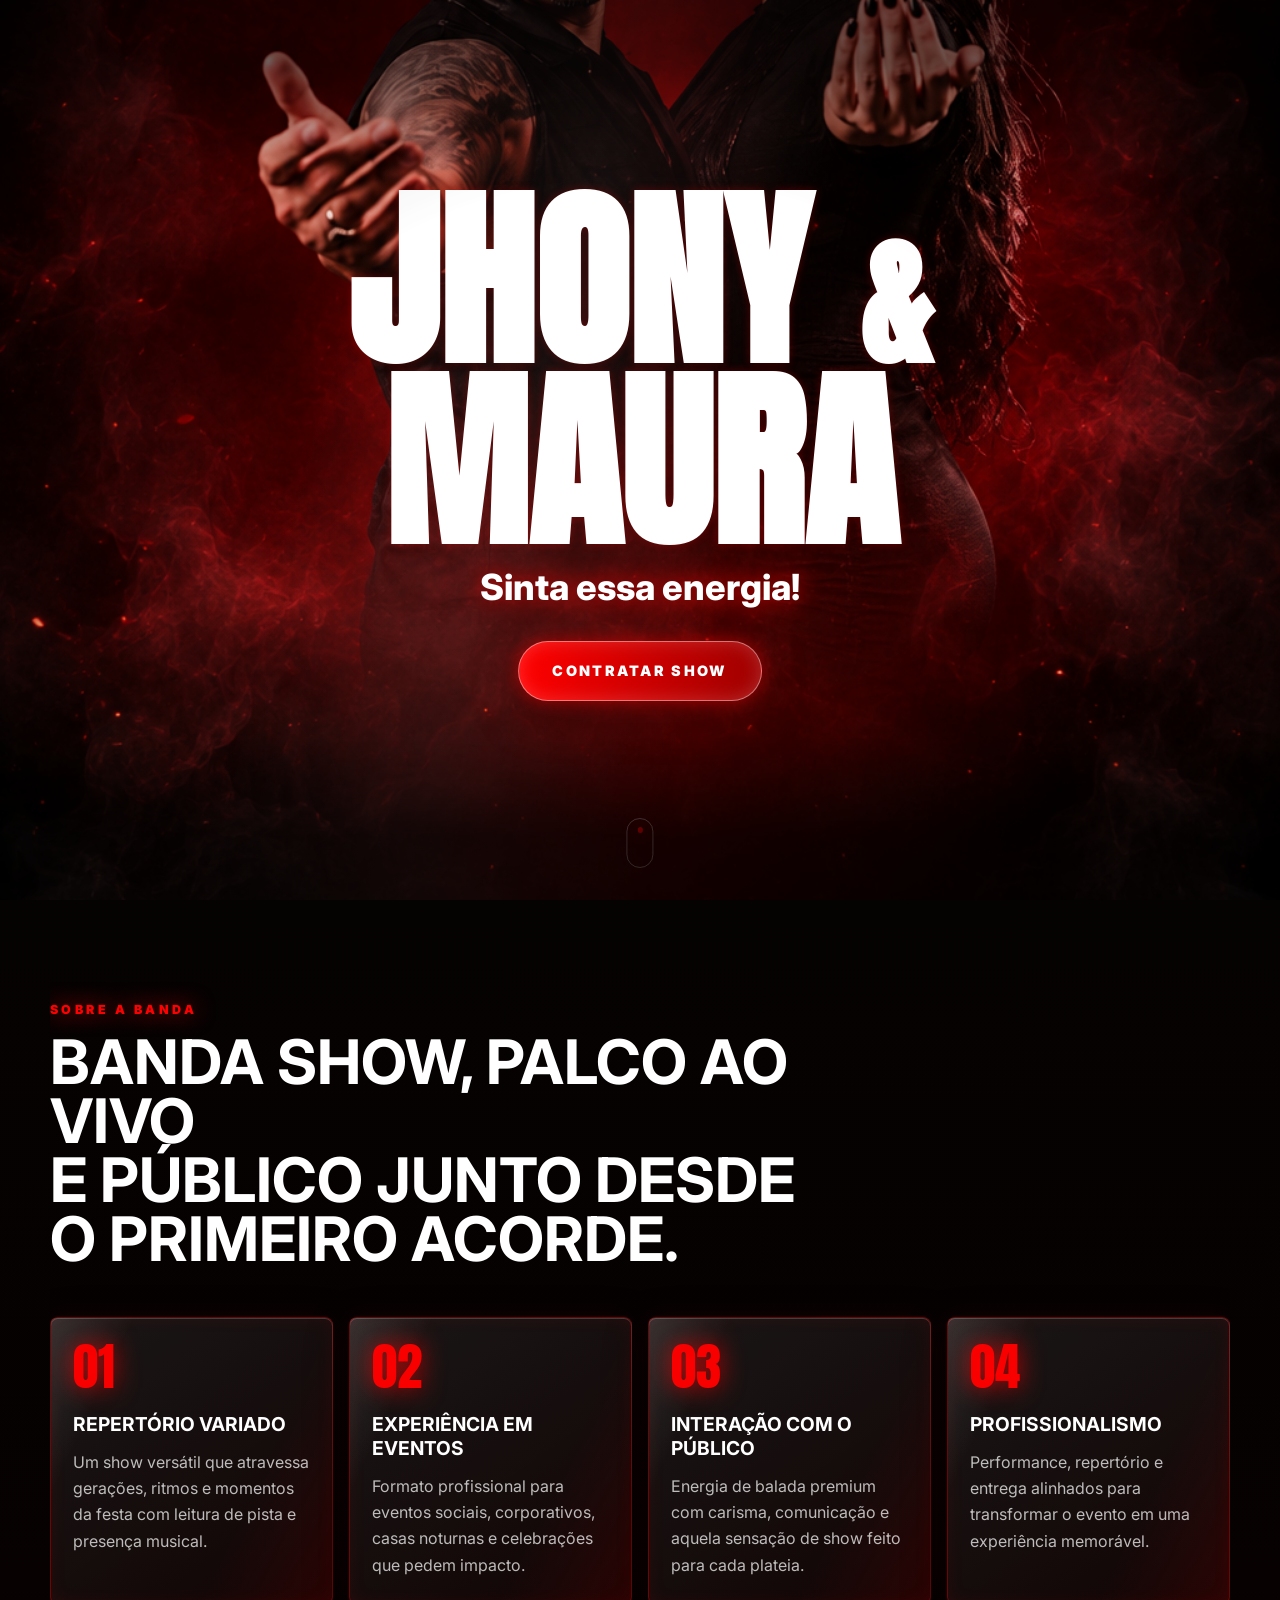
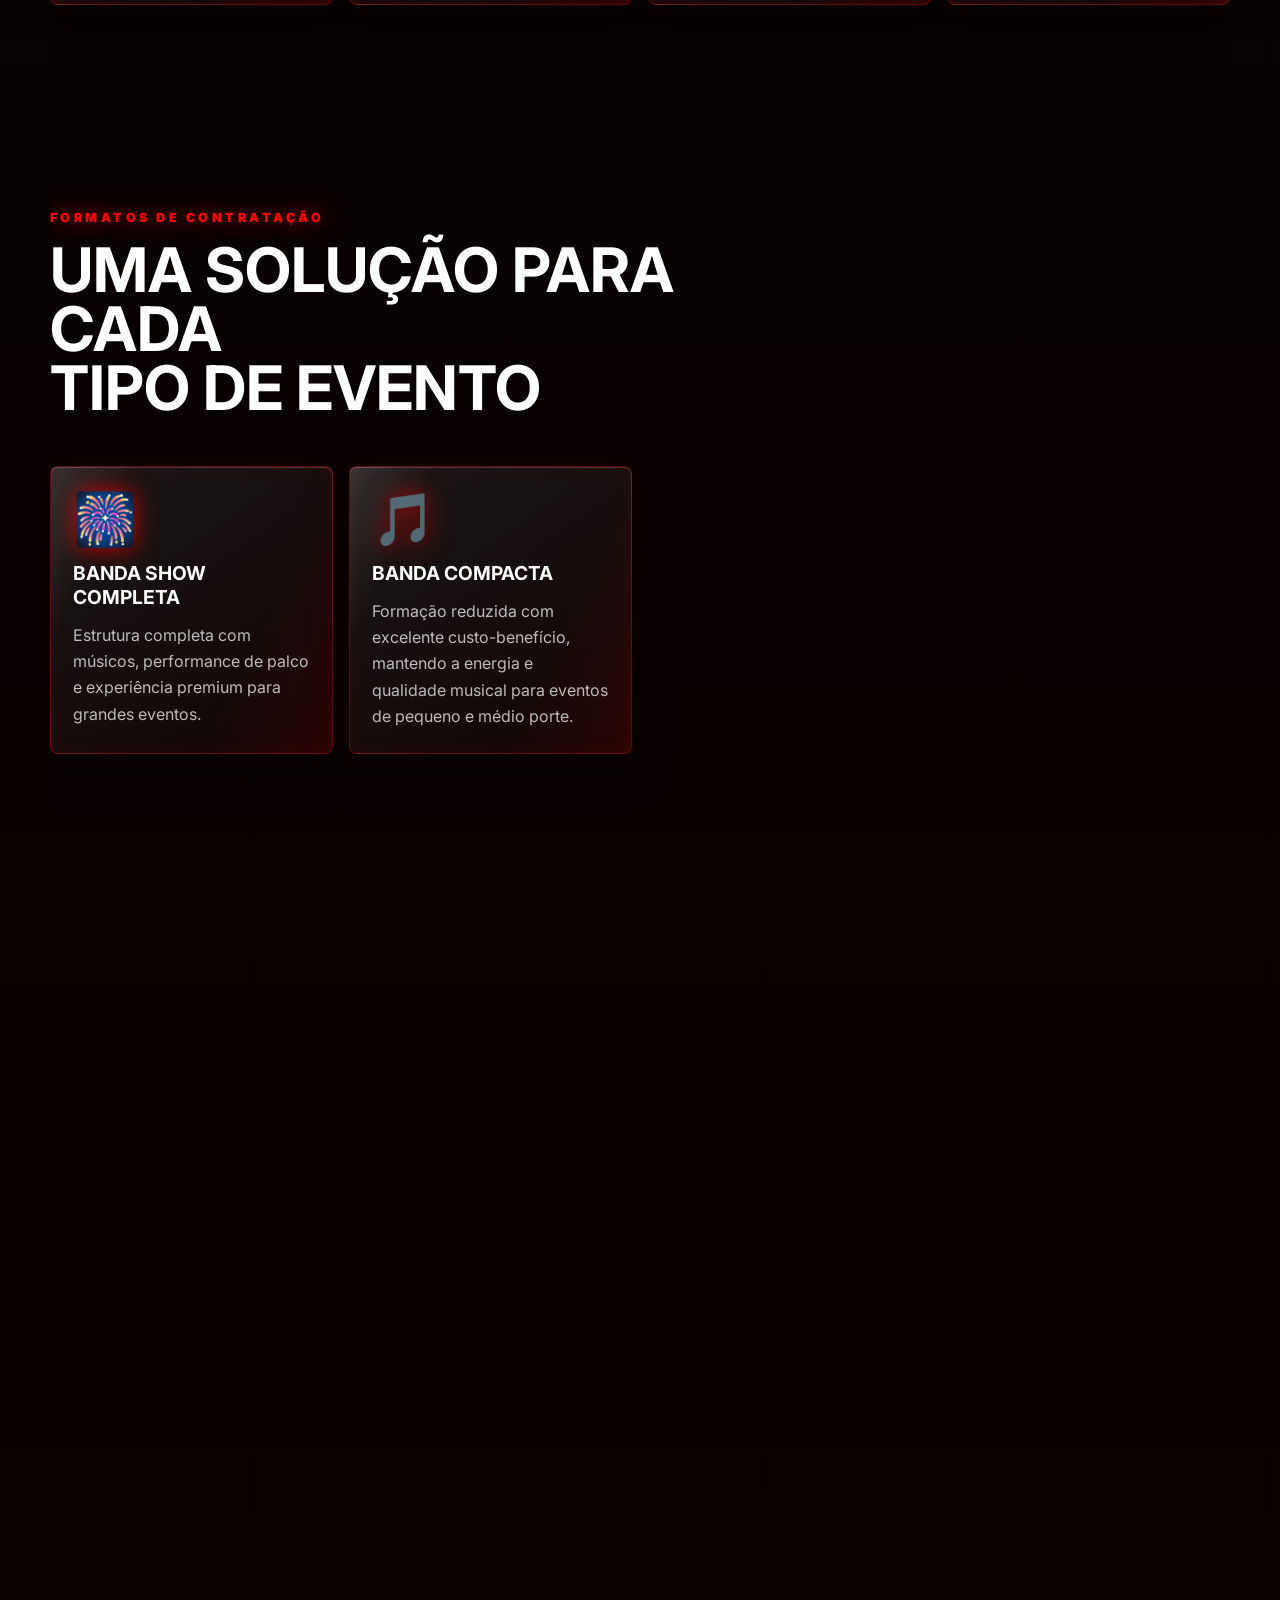
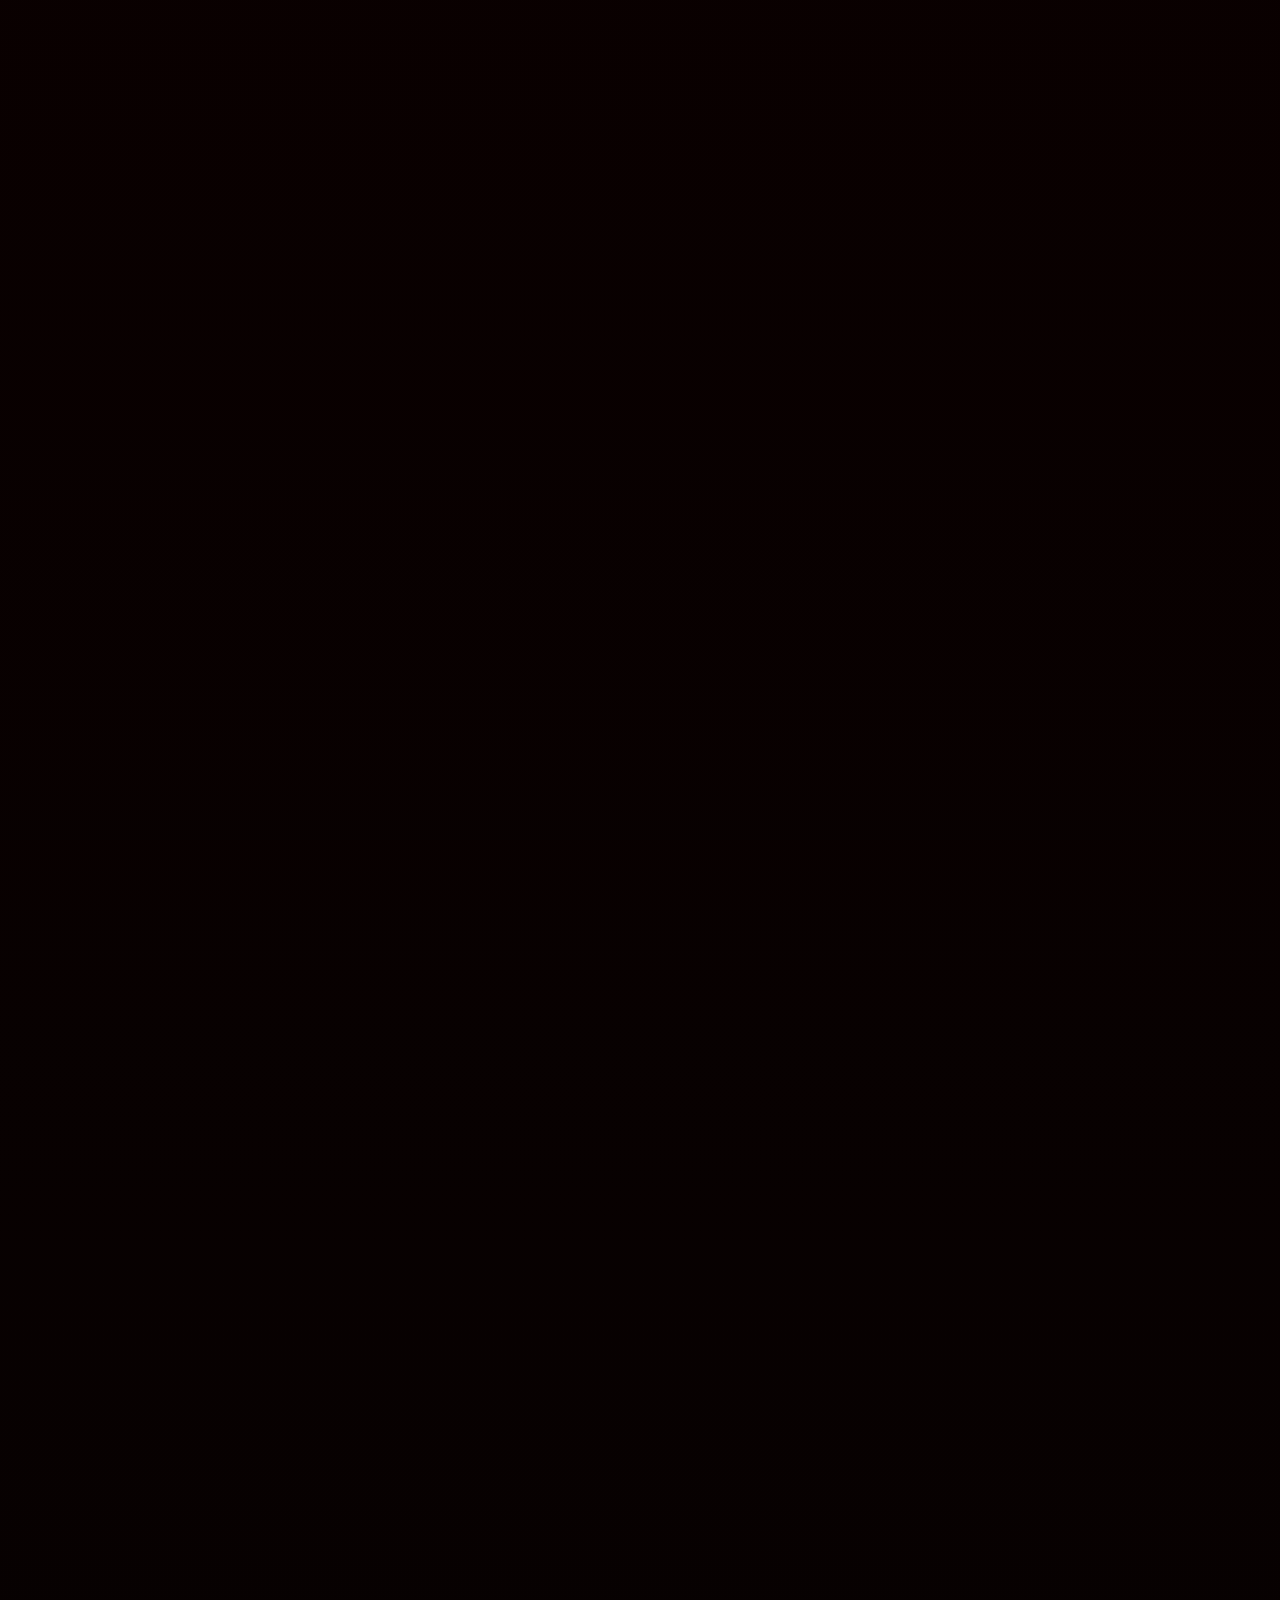
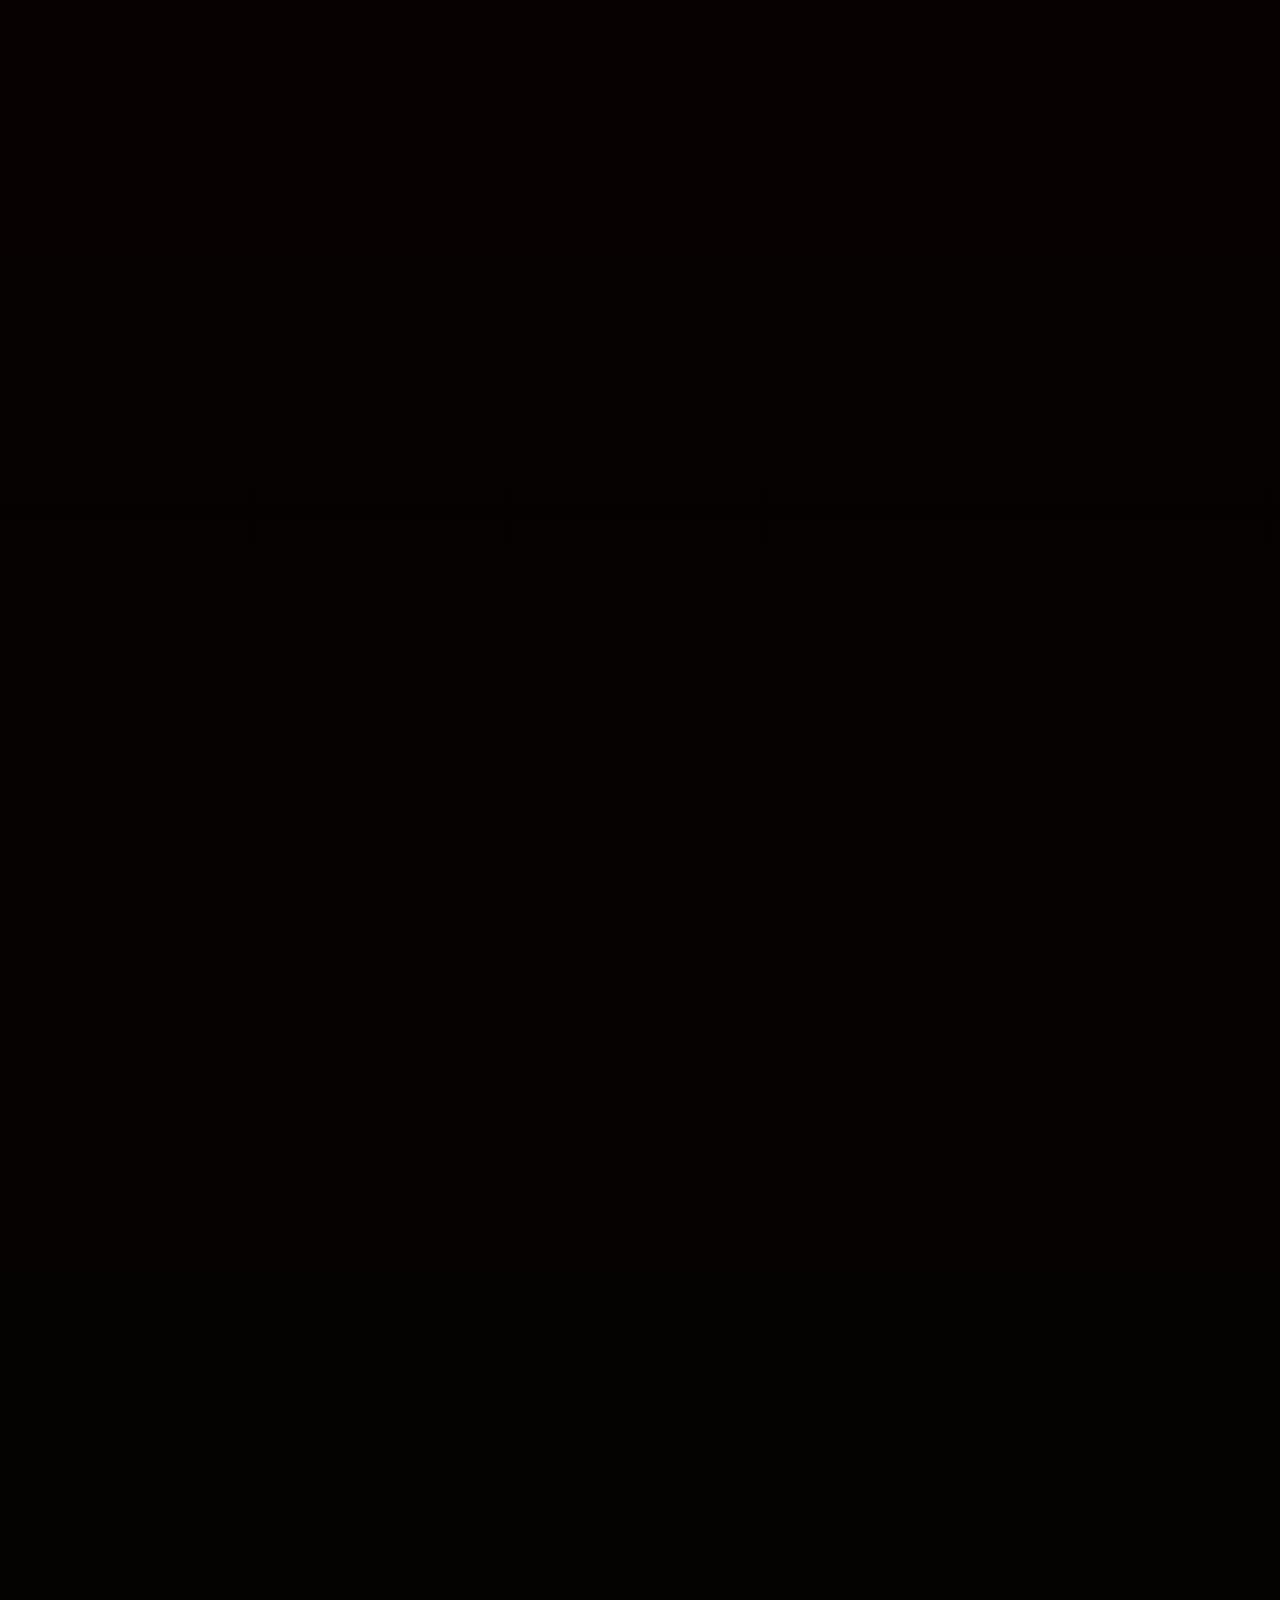
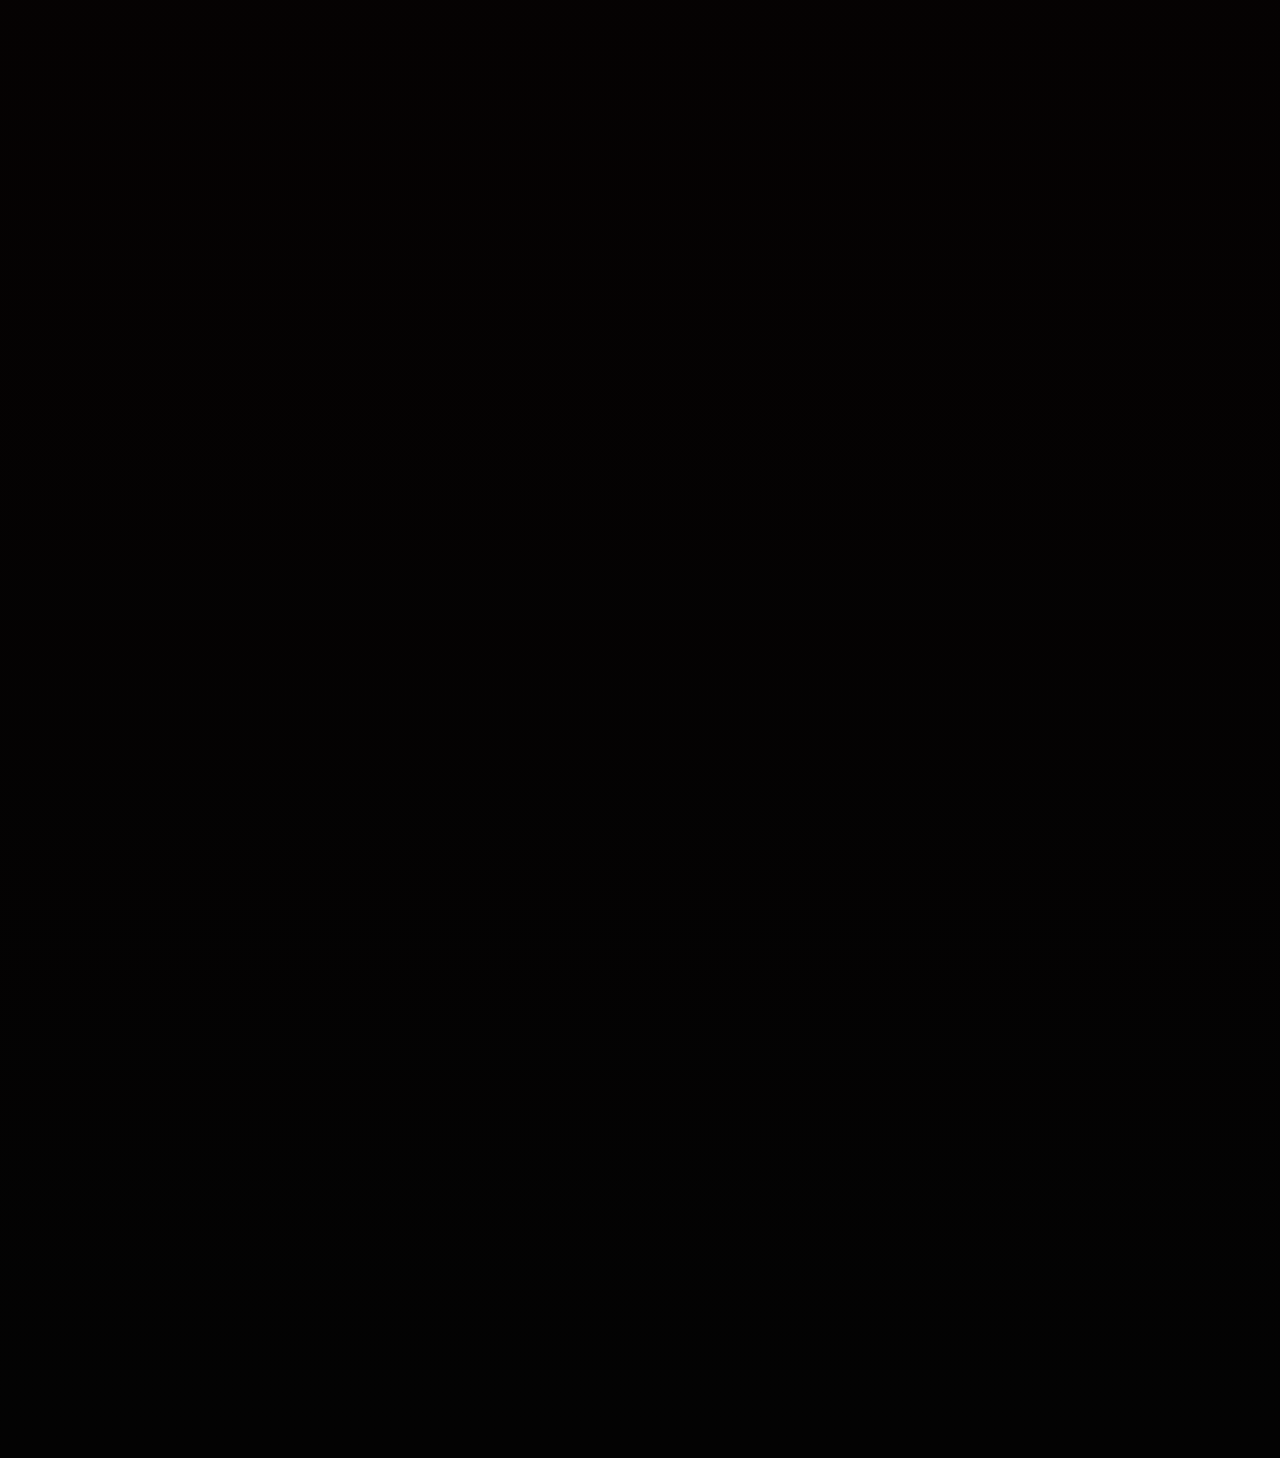
==== index.html @ a9195804 "ajustando css e melhorando a pagina" ====
<!DOCTYPE html>
<html lang="pt-BR">
<head>
    <meta charset="UTF-8">
    <meta name="viewport" content="width=device-width, initial-scale=1.0">
    <title>JHONY &amp; MAURA</title>
    <meta name="description" content="Release artístico premium da dupla JHONY &amp; MAURA. Show ao vivo, repertório variado e energia cinematográfica.">
    <link rel="preconnect" href="https://fonts.googleapis.com">
    <link rel="preconnect" href="https://fonts.gstatic.com" crossorigin>
    <link href="https://fonts.googleapis.com/css2?family=Anton&family=Inter:wght@400;600;700;800;900&display=swap" rel="stylesheet">
    <link rel="stylesheet" href="style.css">
</head>
<body>
    <div class="cinema-overlay" aria-hidden="true"></div>

    <main class="page">
        <section class="hero">
            <div class="hero-content">
                <h1 class="hero-title reveal title-stagger">
                    <span>JHONY</span>
                    <span>&amp;</span>
                    <span>MAURA</span>
                </h1>
                <p class="hero-subtitle reveal breathing">Sinta essa energia!</p>
                <a class="btn reveal magnetic" href="#contato">CONTRATAR SHOW</a>
            </div>
            <div class="scroll-cue" aria-hidden="true"><span></span></div>
        </section>

        <section class="section about" id="sobre">
            <div class="section-header reveal">
                <p class="kicker">Sobre a banda</p>
                <h2 class="title-stagger"><span>Banda show, palco ao vivo</span> <span>e público junto desde</span> <span>o primeiro acorde.</span></h2>
            </div>

            <div class="card-grid">
                <article class="glass-card reveal">
                    <span class="card-number">01</span>
                    <h3>Repertório variado</h3>
                    <p>Um show versátil que atravessa gerações, ritmos e momentos da festa com leitura de pista e presença musical.</p>
                </article>
                <article class="glass-card reveal">
                    <span class="card-number">02</span>
                    <h3>Experiência em eventos</h3>
                    <p>Formato profissional para eventos sociais, corporativos, casas noturnas e celebrações que pedem impacto.</p>
                </article>
                <article class="glass-card reveal">
                    <span class="card-number">03</span>
                    <h3>Interação com o público</h3>
                    <p>Energia de balada premium com carisma, comunicação e aquela sensação de show feito para cada plateia.</p>
                </article>
                <article class="glass-card reveal">
                    <span class="card-number">04</span>
                    <h3>Profissionalismo</h3>
                    <p>Performance, repertório e entrega alinhados para transformar o evento em uma experiência memorável.</p>
                </article>
            </div>
        </section>

        <section class="section formats" id="formatos">
            <div class="section-header reveal">
                <p class="kicker">Formatos de contratação</p>
                <h2 class="title-stagger">
                    <span>Uma solução para cada</span>
                    <span>tipo de evento </span>
                </h2>
            </div>

            <div class="card-grid">
            
                <article class="glass-card reveal">
                    <span class="card-number">🎆</span>
                    <h3>Banda show Completa</h3>
                    <p>
                        Estrutura completa com músicos, performance de palco e
                        experiência premium para grandes eventos.
                    </p>
                </article>

                <article class="glass-card reveal">
                    <span class="card-number">🎵</span>
                    <h3>Banda compacta</h3>
                    <p>
                    Formação reduzida com excelente custo-benefício,
                    mantendo a energia e qualidade musical para eventos
                    de pequeno e médio porte.
                    </p>
                </article>
            </div>
        </section>

        <section class="section events">
            <div class="section-header reveal">
                <p class="kicker">Escolha seu tipo de evento:</p>
                <h2>
                    Casamentos, Formaturas,
                    Festas e Eventos corporativos
                </h2>
            </div>

            <div class="tv-grid">

                <article class="tv-card reveal">
                    <strong>💍</strong>
                    <span>Casamentos</span>
                </article>
            
                <article class="tv-card reveal">
                    <strong>🎓</strong>
                    <span>Formaturas</span>
                </article>
            
                <article class="tv-card reveal">
                    <strong>🎂</strong>
                    <span>Aniversários</span>
                </article>
            
                <article class="tv-card reveal">
                    <strong>👑</strong>
                    <span>15 Anos</span>
                </article>
            
                <article class="tv-card reveal">
                    <strong>🏢</strong>
                    <span>Empresarial</span>
                </article>
            
                <article class="tv-card reveal">
                    <strong>🎪</strong>
                    <span>Festas Públicas</span>
                </article>
            
            </div>
            </div>
        </section>

        <section class="section repertoire" id="repertorio">
            <div class="section-header reveal">
                <p class="kicker">Repertório musical</p>
                <h2 class="title-stagger"><span>Da sofrência ao hit da pista,</span> <span>uma viagem sonora para</span> <span>levantar o evento.</span></h2>
            </div>

            <div class="marquee reveal" aria-label="Estilos musicais">
                <div class="marquee-track">
                    <div class="marquee-group" aria-hidden="true">
                        <span>Sertanejo</span><span>Pop Rock</span><span>Anos 60</span><span>Anos 70</span><span>Anos 80</span><span>Anos 90</span><span>Dance</span><span>Funk</span><span>Pagode</span><span>Samba</span><span>Axé</span><span>Piseiro</span><span>TikTok Hits</span>
                    </div>
                    <div class="marquee-group" aria-hidden="true">
                        <span>Sertanejo</span><span>Pop Rock</span><span>Anos 60</span><span>Anos 70</span><span>Anos 80</span><span>Anos 90</span><span>Dance</span><span>Funk</span><span>Pagode</span><span>Samba</span><span>Axé</span><span>Piseiro</span><span>TikTok Hits</span>
                    </div>
                    <div class="marquee-group" aria-hidden="true">
                        <span>Sertanejo</span><span>Pop Rock</span><span>Anos 60</span><span>Anos 70</span><span>Anos 80</span><span>Anos 90</span><span>Dance</span><span>Funk</span><span>Pagode</span><span>Samba</span><span>Axé</span><span>Piseiro</span><span>TikTok Hits</span><span>Moda de viola</span>
                </div>
            </div>


        </section>

        <section class="section tv" id="tv">
            <div class="section-header reveal">
                <p class="kicker">Experiência e TV</p>
                <h2 class="title-stagger"><span>Trajetória com presença</span> <span>em grandes vitrines da música</span> <span>e entretenimento.</span></h2>
            </div>

            <div class="tv-grid">
                <article class="tv-card reveal"><strong>SBT</strong><span>Televisão nacional</span></article>
                <article class="tv-card reveal"><strong>Máquina da Fama</strong><span>Performance artística</span></article>
                <article class="tv-card reveal"><strong>Ratinho</strong><span>Entretenimento popular</span></article>
                <article class="tv-card reveal"><strong>Ídolos</strong><span>Música e talento</span></article>
            </div>
        </section>

        <section class="section gallery" id="shows">
            <div class="section-header reveal">
                <p class="kicker">ESCOLHA SUA EXPERIÊNCIA</p>
                <h2 class="title-stagger">
                    <span>O show certo para cada evento</span>
                    <span>Conheça todos os detalhes:</span>
                </h2>
            </div>

            <div class="gallery-grid">

                <!-- RODEIOS -->
                <figure class="gallery-item photo-slot reveal">
                    <a href="shows/rodeios.html" class="gallery-link">
                        <div class="photo-placeholder">
                            <img src="assets/fotos/rodeios.png" alt="Show em rodeios">
            
                            <div class="gallery-overlay">
                                <span>EXPERIÊNCIA</span>
                                <strong>RODEIOS</strong>
                                <p>Repertório • Figurino • Formação</p>
                                <small>Explorar →</small>
                            </div>
                        </div>
                    </a>
                </figure>
            
                <!-- CASAMENTOS -->
                <figure class="gallery-item photo-slot reveal">
                    <a href="shows/casamentos.html" class="gallery-link">
                        <div class="photo-placeholder">
                            <img src="assets/fotos/casamentos.png" alt="Show em casamentos">
            
                            <div class="gallery-overlay">
                                <span>EXPERIÊNCIA</span>
                                <strong>CASAMENTOS</strong>
                                <p>Cerimônia • Recepção • Primeira dança</p>
                                <small>Explorar →</small>
                            </div>
                        </div>
                    </a>
                </figure>
            
                <!-- FORMATURAS -->
                <figure class="gallery-item photo-slot reveal">
                    <a href="shows/formaturas.html" class="gallery-link">
                        <div class="photo-placeholder">
                            <img src="assets/fotos/formaturas.png" alt="Show em formaturas">
            
                            <div class="gallery-overlay">
                                <span>EXPERIÊNCIA</span>
                                <strong>FORMATURAS</strong>
                                <p>Pista • Interação • Energia</p>
                                <small>Explorar →</small>
                            </div>
                        </div>
                    </a>
                </figure>
            
                <!-- 15 ANOS -->
                <figure class="gallery-item photo-slot reveal">
                    <a href="shows/15-anos.html" class="gallery-link">
                        <div class="photo-placeholder">
                            <img src="assets/fotos/15anos.png" alt="Show de 15 anos">
            
                            <div class="gallery-overlay">
                                <span>EXPERIÊNCIA</span>
                                <strong>15 ANOS</strong>
                                <p>Coreografias • Hits • Performance</p>
                                <small>Explorar →</small>
                            </div>
                        </div>
                    </a>
                </figure>
            
                <!-- EMPRESARIAL -->
                <figure class="gallery-item photo-slot reveal">
                    <a href="shows/empresarial.html" class="gallery-link">
                        <div class="photo-placeholder">
                            <img src="assets/fotos/empresarial.png" alt="Evento empresarial">
            
                            <div class="gallery-overlay">
                                <span>EXPERIÊNCIA</span>
                                <strong>EMPRESARIAL</strong>
                                <p>Elegância • Versatilidade • Sofisticação</p>
                                <small>Explorar →</small>
                            </div>
                        </div>
                    </a>
                </figure>
            
                <!-- FESTAS PÚBLICAS -->
                <figure class="gallery-item photo-slot reveal">
                    <a href="shows/festas-publicas.html" class="gallery-link">
                        <div class="photo-placeholder">
                            <img src="assets/fotos/festas-publicas.png" alt="Festas públicas">
            
                            <div class="gallery-overlay">
                                <span>EXPERIÊNCIA</span>
                                <strong>FESTAS PÚBLICAS</strong>
                                <p>Grandes palcos • Multidões • Energia</p>
                                <small>Explorar →</small>
                            </div>
                        </div>
                    </a>
                </figure>
            
            </div>

        <section class="section social" id="contato">
            <div class="section-header reveal">
                <p class="kicker">Redes sociais</p>
                <h2 class="title-stagger"><span>Conecte-se com</span> <span>JHONY &amp; MAURA.</span></h2>
            </div>

            <div class="social-row">
                <a class="social-link reveal" href="https://www.instagram.com/" aria-label="Instagram">
                    <svg viewBox="0 0 24 24" aria-hidden="true"><path d="M7 2h10a5 5 0 0 1 5 5v10a5 5 0 0 1-5 5H7a5 5 0 0 1-5-5V7a5 5 0 0 1 5-5Zm0 2a3 3 0 0 0-3 3v10a3 3 0 0 0 3 3h10a3 3 0 0 0 3-3V7a3 3 0 0 0-3-3H7Zm5 4.25A3.75 3.75 0 1 1 8.25 12 3.75 3.75 0 0 1 12 8.25Zm0 2A1.75 1.75 0 1 0 13.75 12 1.75 1.75 0 0 0 12 10.25ZM17.75 6.7a.95.95 0 1 1-.95.95.95.95 0 0 1 .95-.95Z"/></svg>
                    <span>Instagram</span>
                </a>
                <a class="social-link reveal" href="https://wa.me/5500000000000" aria-label="WhatsApp">
                    <svg viewBox="0 0 24 24" aria-hidden="true"><path d="M12.04 2a9.88 9.88 0 0 0-8.5 14.92L2.25 22l5.2-1.25A9.93 9.93 0 1 0 12.04 2Zm0 2a7.92 7.92 0 0 1 6.72 12.12 7.94 7.94 0 0 1-10.8 2.72l-.34-.2-2.52.6.63-2.43-.22-.36A7.9 7.9 0 0 1 12.04 4Zm-3.3 3.7c-.2 0-.52.07-.8.38-.27.3-1.05 1.02-1.05 2.5s1.08 2.9 1.23 3.1c.15.2 2.08 3.34 5.14 4.55 2.55 1 3.07.8 3.62.75.56-.05 1.8-.73 2.05-1.43.25-.7.25-1.3.18-1.43-.08-.13-.28-.2-.58-.35-.3-.15-1.8-.88-2.08-.98-.28-.1-.48-.15-.68.15-.2.3-.78.98-.95 1.18-.18.2-.35.22-.65.07-.3-.15-1.27-.47-2.42-1.5-.9-.8-1.5-1.78-1.68-2.08-.18-.3-.02-.46.13-.6.14-.13.3-.35.45-.52.15-.18.2-.3.3-.5.1-.2.05-.38-.02-.53-.08-.15-.68-1.65-.95-2.25-.25-.6-.5-.52-.68-.53h-.58Z"/></svg>
                    <span>WhatsApp</span>
                </a>
                <a class="social-link reveal" href="https://www.youtube.com/" aria-label="YouTube">
                    <svg viewBox="0 0 24 24" aria-hidden="true"><path d="M21.58 7.2a2.74 2.74 0 0 0-1.93-1.94C17.95 4.8 12 4.8 12 4.8s-5.95 0-7.65.46A2.74 2.74 0 0 0 2.42 7.2 28.43 28.43 0 0 0 2 12a28.43 28.43 0 0 0 .42 4.8 2.74 2.74 0 0 0 1.93 1.94c1.7.46 7.65.46 7.65.46s5.95 0 7.65-.46a2.74 2.74 0 0 0 1.93-1.94A28.43 28.43 0 0 0 22 12a28.43 28.43 0 0 0-.42-4.8ZM10 15.3V8.7l5.7 3.3L10 15.3Z"/></svg>
                    <span>YouTube</span>
                </a>
            </div>
        </section>

        <section class="final-cta">
            <div class="final-content reveal">
                <p class="kicker">Agenda aberta</p>
                <h2 class="title-stagger"><span>TORNE SEU EVENTO</span><br><span>INESQUECÍVEL</span></h2>
                <a class="btn btn-breathing magnetic" href="https://wa.me/5500000000000">CONTRATAR SHOW</a>
            </div>
        </section>
    </main>

<script src="main.js"></script>
</body>
</html>
---- style.css ----
:root {
    --red: #ff0000;
    --white: #ffffff;
    --muted: rgba(255, 255, 255, 0.72);
    --border: rgba(255, 0, 0, 0.34);
    --smooth-x: 50vw;
    --smooth-y: 42vh;
    --app-height: 100vh;
    --marquee-gap: clamp(1.4rem, 4vw, 3.25rem);
}

* {
    box-sizing: border-box;
}

html {
    scroll-behavior: smooth;
    overflow-x: clip;
}

body {
    margin: 0;
    min-height: var(--app-height);
    overflow-x: hidden;
    color: var(--white);
    background:

        radial-gradient(
            circle at 50% 0%, 
            rgba(255, 0, 0, 0.34), 
            transparent 34rem),


        linear-gradient(
            180deg, #030303 0%, #0a0000 35%, #030303 100%);


    font-family: "Inter", Arial, sans-serif;
    text-rendering: optimizeLegibility;
    -webkit-font-smoothing: antialiased;
}

body::before {
    content: "";
    position: absolute;
    inset: 0;
    z-index: -5;
    background:
        radial-gradient(circle at 50% 12%, rgba(255, 0, 0, 0.32), transparent 24rem),
        linear-gradient(115deg, transparent 0 31%, rgba(255, 0, 0, 0.04) 48%, transparent 64%),
        radial-gradient(circle at 80% 20%, rgba(255, 0, 0, 0.06), transparent 23rem),
        radial-gradient(circle at 12% 82%, rgba(255, 255, 255, 0.07), transparent 22rem);
    background-size: 170% 170%, 170% 170%, 100% 100%, 100% 100%;
}

body::after {
    content: "";
    position: fixed;
    inset: 0;
    z-index: -4;
    pointer-events: none;
    background-image:
        linear-gradient(rgba(255, 255, 255, 0.032) 1px, transparent 1px),
        linear-gradient(90deg, rgba(255, 255, 255, 0.024) 1px, transparent 1px);
    background-size: 54px 54px;
    mask-image: linear-gradient(to bottom, rgba(0, 0, 0, 0.88), transparent);
}

.cinema-overlay {
    position: fixed;
    inset: 0;
    z-index: 12;
    pointer-events: none;
    background:
        linear-gradient(to bottom, rgba(0, 0, 0, 0.72) 0 7%, transparent 18% 82%, rgba(0, 0, 0, 0.78) 93% 100%),
        radial-gradient(ellipse at center, transparent 42%, rgba(0, 0, 0, 0.36) 100%);
    opacity: 0.72;
}

a {
    color: inherit;
    text-decoration: none;
}

img {
    display: block;
    max-width: 100%;
}

.page {
    position: relative;
    isolation: isolate;
    z-index: 2;
}

.hero,
.final-cta {
    position: relative;
    isolation: isolate;
    position: relative;
    min-height: var(--app-height);
    display: grid;
    place-items: center;
    overflow: hidden;
    padding: 7rem 1.25rem;
    transform-style: preserve-3d;
}

.hero {
    background: url("assets/hero-bg/landing.png") center center / cover no-repeat !important;
}






.hero::after,
.final-cta::after {
    content: "";
    position: absolute;
    inset: 0;
    z-index: -1;
    background:
        linear-gradient(105deg, transparent 0 28%, rgba(255, 255, 255, 0.08) 42%, transparent 58%),
        radial-gradient(circle at 50% 86%, rgba(255, 0, 0, 0.3), transparent 26rem);
    opacity: 0.68;
    mix-blend-mode: screen;
}

.hero-content,
.final-content {
    width: min(1120px, 100%);
    text-align: center;
    position: relative;
    z-index: 2;
    /*transform-style: preserve-3d;*/
}

.hero-title {
    display: flex;
    flex-wrap: wrap;
    align-items: baseline;
    justify-content: center;
    column-gap: clamp(1.2rem, 4vw, 4.5rem);
    row-gap: clamp(0.35rem, 1.5vw, 1rem);
}

.hero-title span:nth-child(2) {
    font-size: 0.72em;
    opacity: 0.92;
}

.kicker {
    margin: 0 0 1rem;
    color: var(--red);
    font-size: 0.78rem;
    font-weight: 900;
    letter-spacing: 0.28em;
    text-transform: uppercase;
    text-shadow: 0 0 22px rgba(255, 0, 0, 0.9);
}

.hero-title,
.final-cta h2 {
    margin: 0;
    font-family: "Anton", Impact, sans-serif;
    font-size: clamp(4rem, 15vw, 12.8rem);
    line-height: 0.86;
    letter-spacing: 0;
    text-transform: uppercase;
    text-shadow: 0 0 8px rgba(255, 0, 0, 0.28);
}

.title-stagger span {
    display: inline-block;
    opacity: 0;
    transform: translate3d(0, 0.8em, 0) scale(0.96);
    transition: opacity 760ms cubic-bezier(0.16, 1, 0.3, 1), transform 760ms cubic-bezier(0.16, 1, 0.3, 1);
}

.is-visible .title-stagger span,
.title-stagger.is-visible span,
.section-header.is-visible .title-stagger span,
.final-content.is-visible .title-stagger span {
    opacity: 1;
    transform: translate3d(0, 0, 0) scale(1);
}

.title-stagger span:nth-child(2) {
    transition-delay: 120ms;
}

.title-stagger span:nth-child(3) {
    transition-delay: 240ms;
}

.hero-subtitle {
    margin: 1.2rem 0 2rem;
    color: var(--white);
    font-size: clamp(1.25rem, 3vw, 2.25rem);
    font-weight: 800;
    text-shadow: 0 0 22px rgba(255, 0, 0, 0.8);
}

.breathing {
    animation: none;
}

.btn {
    position: relative;
    overflow: hidden;
    display: inline-flex;
    align-items: center;
    justify-content: center;
    min-height: 3.75rem;
    padding: 0 2.1rem;
    border: 1px solid rgba(255, 255, 255, 0.46);
    border-radius: 999px;
    color: var(--white);
    background:
        linear-gradient(90deg, rgba(255, 0, 0, 0.94), rgba(150, 0, 0, 0.92)),
        var(--red);
    box-shadow:
        0 0 18px rgba(255, 0, 0, 0.52),
        0 14px 42px rgba(80, 0, 0, 0.5),
        inset 0 0 18px rgba(255, 255, 255, 0.18);
    font-size: 0.9rem;
    font-weight: 900;
    letter-spacing: 0.16em;
    text-transform: uppercase;
    transition: transform 240ms ease, box-shadow 240ms ease;
    isolation: isolate;
}



.btn::before {
    content: "";
    position: absolute;
    inset: -60% -30%;
    z-index: -1;
    background: linear-gradient(100deg, transparent 20%, rgba(255, 255, 255, 0.5), transparent 54%);
    transform: translateX(-70%) rotate(10deg);
    transition: transform 640ms ease, opacity 240ms ease;
    opacity: 0;
}

.btn:hover {
    transform: translateY(-4px) scale(1.03);
    box-shadow:
        0 0 24px rgba(255, 0, 0, 0.62),
        0 16px 44px rgba(255, 0, 0, 0.24),
        inset 0 0 18px rgba(255, 255, 255, 0.18);
}

.btn:hover::before {
    opacity: 0.75;
    transform: translateX(72%) rotate(10deg);
}

.btn-breathing {
    box-shadow:
        0 0 20px rgba(255, 0, 0, 0.54),
        0 14px 42px rgba(80, 0, 0, 0.48),
        inset 0 0 18px rgba(255, 255, 255, 0.18);
}

.scroll-cue {
    position: absolute;
    bottom: 2rem;
    left: 50%;
    width: 1.7rem;
    height: 3.1rem;
    border: 1px solid rgba(255, 255, 255, 0.46);
    border-radius: 999px;
    transform: translateX(-50%);
    opacity: 0.78;
}

.scroll-cue span {
    position: absolute;
    top: 0.5rem;
    left: 50%;
    width: 0.32rem;
    height: 0.32rem;
    border-radius: 50%;
    background: var(--red);
    box-shadow: 0 0 18px var(--red);
    transform: translateX(-50%);
    animation: revealUp 2.4s ease-in-out infinite;
}

.section {
    position: relative;
    width: min(1180px, calc(100% - 3rem));
    margin: 0 auto;
    padding: clamp(4.5rem, 8vw, 8rem) 0;
    transform-style: preserve-3d;
    content-visibility: auto;
    contain-intrinsic-size: 1px 820px;
}

.section-header {
    max-width: 780px;
    margin-bottom: 3rem;
}

.section-header h2 {
    margin: 0;
    font-size: clamp(2rem, 4.8vw, 4.7rem);
    line-height: 0.96;
    letter-spacing: 0;
    text-transform: uppercase;
}

.card-grid,
.tv-grid,
.gallery-grid,
.social-row {
    display: grid;
    gap: 1rem;
}

.card-grid {
    grid-template-columns: repeat(4, minmax(0, 1fr));
}

.glass-card,
.tv-card,
.social-link {
    position: relative;
    overflow: hidden;
    border: 1px solid var(--border);
    background:
        linear-gradient(115deg, rgba(255, 255, 255, 0.12), transparent 20%, transparent 68%, rgba(255, 0, 0, 0.1)),
        linear-gradient(145deg, rgba(255, 255, 255, 0.075), rgba(255, 0, 0, 0.045)),
        rgba(8, 6, 6, 0.82);
    box-shadow:
        0 16px 44px rgba(0, 0, 0, 0.46),
        0 0 26px rgba(255, 0, 0, 0.06),
        inset 0 1px 0 rgba(255, 255, 255, 0.18),
        inset 0 0 18px rgba(255, 0, 0, 0.08);
}

.glass-card::before,
.tv-card::before,
.social-link::before {
    content: "";
    position: absolute;
    inset: 0;
    pointer-events: none;
    background: radial-gradient(circle at var(--card-x, 50%) var(--card-y, 0%), rgba(255, 255, 255, 0.13), rgba(255, 0, 0, 0.08) 24%, transparent 44%);
    opacity: 0;
    transition: opacity 240ms ease;
}

.glass-card:hover::before,
.tv-card:hover::before,
.social-link:hover::before {
    opacity: 1;
}

.glass-card {
    min-height: 18rem;
    padding: 1.4rem;
    border-radius: 8px;
    transition: transform 260ms ease, border-color 260ms ease, box-shadow 260ms ease;
}

.glass-card:hover,
.tv-card:hover,
.social-link:hover {
    border-color: rgba(255, 0, 0, 0.88);
    box-shadow:
        0 18px 48px rgba(255, 0, 0, 0.16),
        0 0 22px rgba(255, 0, 0, 0.24),
        inset 0 1px 0 rgba(255, 255, 255, 0.26),
        inset 0 0 20px rgba(255, 0, 0, 0.12);
}

.card-number {
    color: rgba(255, 0, 0, 0.96);
    font-family: "Anton", Impact, sans-serif;
    font-size: 3.2rem;
    line-height: 1;
    text-shadow: 0 0 24px rgba(255, 0, 0, 0.78);
}

.glass-card h3 {
    margin: 1.25rem 0 0.8rem;
    font-size: 1.2rem;
    text-transform: uppercase;
}

.glass-card p,
.tv-card span {
    margin: 0;
    color: var(--muted);
    line-height: 1.65;
}

.marquee {
    position: relative;
    overflow: hidden;
    width: 100%;
    max-width: 1180px;
    margin: 0 auto 2rem;
    padding: clamp(0.8rem, 2vw, 1rem) clamp(0.75rem, 2.5vw, 1.25rem);
    border-block: 1px solid rgba(255, 0, 0, 0.3);
    background: rgba(255, 0, 0, 0.06);
    box-shadow: 0 0 24px rgba(255, 0, 0, 0.12);
    mask-image: linear-gradient(90deg, transparent, #000 4%, #000 96%, transparent);
    -webkit-mask-image: linear-gradient(90deg, transparent, #000 4%, #000 96%, transparent);
}

.marquee-track {
    display: flex;
    align-items: center;
    gap: var(--marquee-gap);
    width: max-content;
    animation: marquee 5s linear infinite;
    will-change: transform;
}

.marquee-group {
    display: flex;
    align-items: center;
    gap: var(--marquee-gap);
    flex: 0 0 auto;
}

.marquee span {
    flex: 0 0 auto;
    color: var(--white);
    font-family: "Anton", Impact, sans-serif;
    font-size: clamp(2rem, 5vw, 5rem);
    line-height: 1;
    text-transform: uppercase;
    text-shadow: 0 0 14px rgba(255, 0, 0, 0.58);
    white-space: nowrap;
}

.tv-grid {
    display: grid;
    grid-template-columns:repeat(3,1fr);
    gap:1.25rem;
}

.tv-card {
    min-height: 13rem;
    display: flex;
    flex-direction: column;
    justify-content: flex-end;
    padding: 1.4rem;
    border-radius: 8px;
    transition: transform 260ms ease, border-color 260ms ease, box-shadow 260ms ease;
}

.tv-card strong {
    margin-bottom: 0.35rem;
    font-size: clamp(1.4rem, 2.5vw, 2.6rem);
    line-height: 1.15;
    text-transform: uppercase;
    text-shadow: 0 0 24px rgba(255, 0, 0, 0.74);

    display: block;
    word-break: break-word;
}

.gallery-grid {
    grid-template-columns: repeat(3, minmax(0, 1fr));
}

.gallery-item {
    position: relative;
    overflow: hidden;
    min-height: 22rem;
    margin: 0;
    border: 1px solid rgba(255, 0, 0, 0.24);
    border-radius: 8px;
    background: #110000;
    box-shadow: 0 16px 42px rgba(0, 0, 0, 0.38);
    transform-style: preserve-3d;
}

.photo-slot {
    display: grid;
    place-items: stretch;
}

.photo-placeholder {
    position: relative;
    width: 100%;
    height: 100%;
    overflow: hidden;


    display: flex;
    flex-direction: column;
    justify-content: flex-end;
    padding: 1.25rem;

    background:
        linear-gradient(to top, rgba(0, 0, 0, 0.82), transparent 62%),
        radial-gradient(circle at 22% 16%, rgba(255, 255, 255, 0.14), transparent 11rem),
        radial-gradient(circle at 78% 72%, rgba(255, 0, 0, 0.34), transparent 14rem),
        linear-gradient(135deg, #1a0505, #050505 58%, #230606);
    color: var(--white);
}


.photo-placeholder img {
    position: absolute;
    inset: 0;
    width: 100%;
    height: 100%;
    object-fit: cover;

    filter:
        brightness(0.92)
        contrast(1.04)
        saturate(1.08);

    transition:
    transform 0.7s ease,
    filter 0.7s ease;

}
.photo-placeholder::before {
    content: "";
    position: absolute;
    inset: 1rem;
    border: 1px solid rgba(255, 255, 255, 0.18);
    pointer-events: none;
}

.photo-placeholder span {
    position: relative;
    color: rgba(255, 255, 255, 0.72);
    font-size: 0.74rem;
    font-weight: 900;
    letter-spacing: 0.18em;
    text-transform: uppercase;
    z-index: 2;
}

.photo-placeholder strong {
    color: white;
    position: relative;
    margin-top: 0.4rem;
    font-family: "Anton", Impact, sans-serif;
    font-size: clamp(2rem, 4vw, 3.8rem);
    line-height: 0.92;
    text-transform: uppercase;
    text-shadow: 0 0 18px rgba(255, 0, 0, 0.48);
    z-index: 2;
}


.gallery-item::before {
    content: "";
    position: absolute;
    inset: 0;
    z-index: 1;
    pointer-events: none;
    background: radial-gradient(circle at var(--card-x, 50%) var(--card-y, 50%), rgba(255, 255, 255, 0.12), transparent 30%);
    opacity: 0;
    transition: opacity 260ms ease;
}

.gallery-item:hover::before {
    opacity: 1;
}

.gallery-item img {
    width: 100%;
    height: 100%;
    min-height: 22rem;
    object-fit: cover;
    filter: 
    brightness(0.92)
    contrast(1.04)
    saturate(1.08);

    transition: transform 520ms ease, 
    filter 520ms ease;
}

.gallery-item:hover::after {
    opacity: 1;
}

.gallery-item:hover img {
    transform: scale(1.04);
    filter: 
    contrast(1.12) 
    brightness(0.98)
    saturate(1.08);

}

.gallery-item:hover .photo-placeholder {
    transform: scale(1.035);
}

.photo-placeholder,
.gallery-item img {
    transition: transform 520ms ease, filter 520ms ease;
}

.social-row {
    grid-template-columns: repeat(3, minmax(0, 1fr));
}

.social-link {
    min-height: 13rem;
    display: grid;
    place-items: center;
    gap: 0.7rem;
    padding: 1.5rem;
    border-radius: 8px;
    transition: transform 260ms ease, border-color 260ms ease, box-shadow 260ms ease;
}

.social-link svg {
    width: clamp(4.3rem, 9vw, 7.4rem);
    height: clamp(4.3rem, 9vw, 7.4rem);
    fill: var(--white);
    filter: drop-shadow(0 0 10px rgba(255, 0, 0, 0.58));
}

.social-link span {
    font-weight: 900;
    letter-spacing: 0.14em;
    text-transform: uppercase;
}

.final-cta {
    margin-top: 2rem;
}

.final-cta h2 {
    margin-bottom: 2rem;
    font-size: clamp(3.3rem, 11vw, 10.8rem);
}

.reveal {
    opacity: 0;
    transform: translateY(34px);
    transition: opacity 760ms cubic-bezier(0.16, 1, 0.3, 1), transform 760ms cubic-bezier(0.16, 1, 0.3, 1);
}

.reveal.is-visible {
    opacity: 1;
    transform: translateY(0);
}

@keyframes revealUp {
    0% {
        opacity: 0;
        transform: translate(-50%, 0);
    }
    45% {
        opacity: 1;
    }
    100% {
        opacity: 0;
        transform: translate(-50%, 1.3rem);
    }
}

@keyframes marquee {
    from {
        transform: translateX(0);
    }

    to {
        transform: translateX(-1000px);
    }
}

.marquee-track {
    animation: marquee 30s linear infinite;
}

@supports (height: 100dvh) {
    :root {
        --app-height: 100dvh;
    }
}

@supports (overflow: clip) {
    body,
    .marquee {
        overflow-x: clip;
    }
}

@media (max-width: 980px) {
    body::before,
    body::after,
    .cinema-overlay,
    .hero::after,
    .final-cta::after,
    .cinema-overlay,
    .hero::after,
    .final-cta::after {
        display: none;
    }

    body {
        background:
            radial-gradient(circle at 50% 0%, rgba(255, 0, 0, 0.22), transparent 18rem),
            linear-gradient(180deg, #030303 0%, #0a0000 42%, #030303 100%);
    }
    
    .hero::before,
    .final-cta::before {
    background:
        radial-gradient(circle at 50% 38%, rgba(255, 0, 0, 0.2), transparent 17rem),
        linear-gradient(to bottom, rgba(5, 5, 5, 0.08), rgba(5, 5, 5, 0.9)),
        url("assets/hero-bg/landingpage.png");
    background-size: cover;
    background-position: center;
    background-repeat: no-repeat;
}

    .kicker,
    .hero-subtitle,
    .card-number,
    .tv-card strong,
    .photo-placeholder strong,
    .marquee span {
        text-shadow: none;
    }

    .btn,
    .btn-breathing {
        box-shadow:
            0 8px 24px rgba(80, 0, 0, 0.42),
            inset 0 1px 0 rgba(255, 255, 255, 0.16);
    }

    .btn::before,
    .scroll-cue {
        display: none;
    }

    .glass-card,
    .tv-card,
    .social-link,
    .gallery-item {
        box-shadow:
            0 8px 22px rgba(0, 0, 0, 0.32),
            inset 0 1px 0 rgba(255, 255, 255, 0.12);
    }

    .photo-placeholder img,
    .gallery-item img,
    .social-link svg {
        filter: none;
    }

    .photo-placeholder,
    .gallery-item img {
        transition: transform 220ms ease;
    }

    .card-grid {
        grid-template-columns: repeat(2, minmax(0, 1fr));
        gap: 1rem;
    }

    .tv-grid {
        grid-template-columns: repeat(2, minmax(0, 1fr));
        gap: 1rem;
    }

    .gallery-grid {
        grid-template-columns: repeat(2, minmax(0, 1fr));
    }

    .section {
        width: calc(100% - 3rem);
    }

    .social-link {
        min-height: 10rem;
    }
}

@media (max-width: 480px) {
    .hero-title,
    .final-cta h2 {
        font-size: clamp(3.2rem, 14vw, 5rem);
        line-height: 0.9;
    }

    .hero-title {
        column-gap: clamp(1.35rem, 5vw, 2rem);
        row-gap: 0.5rem;
    }

    .tv-grid {
        grid-template-columns: repeat(2, minmax(0, 1fr));
        gap: 0.65rem;
    }

    .tv-card {
        min-height: 8rem;
        padding: 1rem;
    }

    .gallery-item,
    .gallery-item img,
    .photo-placeholder {
        min-height: 16rem;
    }
}

@media (max-width: 680px) {
    .hero,
    .final-cta {
        min-height: 100svh;
        padding-inline: 1.25rem;
        padding-block: 5rem;
    }

    .hero-title {
        flex-direction: column;
        align-items: center;
        row-gap: 0.85rem;
        line-height: 0.82;
    }

    .hero-title span:nth-child(2) {
        font-size: 0.62em;
        margin-block: 0.15rem;
    }

    .kicker {
        font-size: 0.68rem;
        letter-spacing: 0.16em;
        margin-bottom: 0.75rem;
    }

    .hero-subtitle {
        margin: 1rem 0 1.75rem;
    }

    .btn {
        width: min(100%, 22rem);
        min-height: 3.5rem;
        padding-inline: 1.25rem;
        font-size: 0.8rem;
    }

    .section {
        width: min(100% - 2rem, 38rem);
        padding-block: clamp(3.5rem, 8vw, 5rem);
        transform-style: flat;
    }

    .section-header {
        margin-bottom: 2rem;
    }

    .section-header h2 {
        font-size: clamp(1.75rem, 6.5vw, 2.8rem);
        line-height: 1.05;
    }

    .card-grid {
        grid-template-columns: 1fr;
        gap: 0.85rem;
    }

    .glass-card {
        min-height: auto;
        padding: 1.5rem;
        display: flex;
        flex-direction: column;
        gap: 0.25rem;
        box-shadow:
            0 10px 28px rgba(0, 0, 0, 0.36),
            inset 0 1px 0 rgba(255, 255, 255, 0.14);
    }

    .card-number {
        font-size: 2.4rem;
    }

    .glass-card h3 {
        margin: 0.6rem 0 0.4rem;
        font-size: 1.05rem;
    }

    .glass-card p {
        font-size: 0.92rem;
        line-height: 1.6;
    }

    .tv-grid {
        grid-template-columns: repeat(2, minmax(0, 1fr));
        gap: 0.75rem;
    }

    .tv-card {
        min-height: 9rem;
        padding: 1.1rem;
    }

    .tv-card strong {
        font-size: clamp(1.2rem, 4.5vw, 1.8rem);
    }

    .tv-card span {
        font-size: 0.78rem;
    }

    .gallery-grid {
        grid-template-columns: 1fr;
        gap: 0.85rem;
    }

    .gallery-item,
    .gallery-item img,
    .photo-placeholder {
        min-height: 18rem;
    }

    .photo-placeholder strong {
        font-size: clamp(1.6rem, 6vw, 2.4rem);
    }

    .social-row {
        grid-template-columns: 1fr;
        gap: 0.85rem;
    }

    .social-link {
        min-height: auto;
        padding: 1.5rem 1.25rem;
        flex-direction: row;
        display: flex;
        align-items: center;
        justify-content: center;
        gap: 1rem;
    }

    .social-link svg {
        width: 2.8rem;
        height: 2.8rem;
        flex-shrink: 0;
    }

    .social-link span {
        font-size: 1rem;
    }

    .marquee span {
        font-size: clamp(1.6rem, 6vw, 2.4rem);
    }

    .marquee-track {
        animation-duration: 32s;
    }

    .marquee {
        margin-bottom: 1rem;
        mask-image: linear-gradient(90deg, transparent, #000 2.5%, #000 97.5%, transparent);
        -webkit-mask-image: linear-gradient(90deg, transparent, #000 2.5%, #000 97.5%, transparent);
    }

    .scroll-cue {
        display: none;
    }

    .final-cta h2 {
        font-size: clamp(2.4rem, 9vw, 5rem);
        margin-bottom: 1.5rem;
    }
}

@media (max-width: 380px) {
    .hero-title {
        font-size: clamp(2.85rem, 15vw, 4rem);
    }

    .section {
        width: calc(100% - 1.5rem);
    }

    .btn {
        letter-spacing: 0.1em;
    }

    .tv-card {
        padding: 0.85rem;
    }
}

@media (hover: none), (pointer: coarse) {
    body::before,
    body::after,
    .cinema-overlay,
    .hero::after,
    .final-cta::after {
        display: none;
    }

    body {
        background:
            radial-gradient(circle at 50% 0%, rgba(255, 0, 0, 0.22), transparent 18rem),
            linear-gradient(180deg, #030303 0%, #0a0000 42%, #030303 100%);
    }

    .hero::before,
    .final-cta::before {
        background:
            radial-gradient(circle at 50% 38%, rgba(255, 0, 0, 0.2), transparent 17rem),
            linear-gradient(to bottom, rgba(5, 5, 5, 0.08), rgba(5, 5, 5, 0.9));
    }

    .glass-card:hover,
    .tv-card:hover,
    .social-link:hover {
        border-color: var(--border);
        box-shadow:
            0 10px 28px rgba(0, 0, 0, 0.36),
            inset 0 1px 0 rgba(255, 255, 255, 0.14);
    }

    .gallery-item:hover img,
    .gallery-item:hover .photo-placeholder {
        transform: none;
    }

    .gallery-item:hover::before,
    .glass-card:hover::before,
    .tv-card:hover::before,
    .social-link:hover::before {
        opacity: 0;
    }
}

@media (prefers-reduced-motion: reduce) {
    *,
    *::before,
    *::after {
        animation-duration: 1ms !important;
        animation-iteration-count: 1 !important;
        scroll-behavior: auto !important;
        transition-duration: 1ms !important;
    }
}
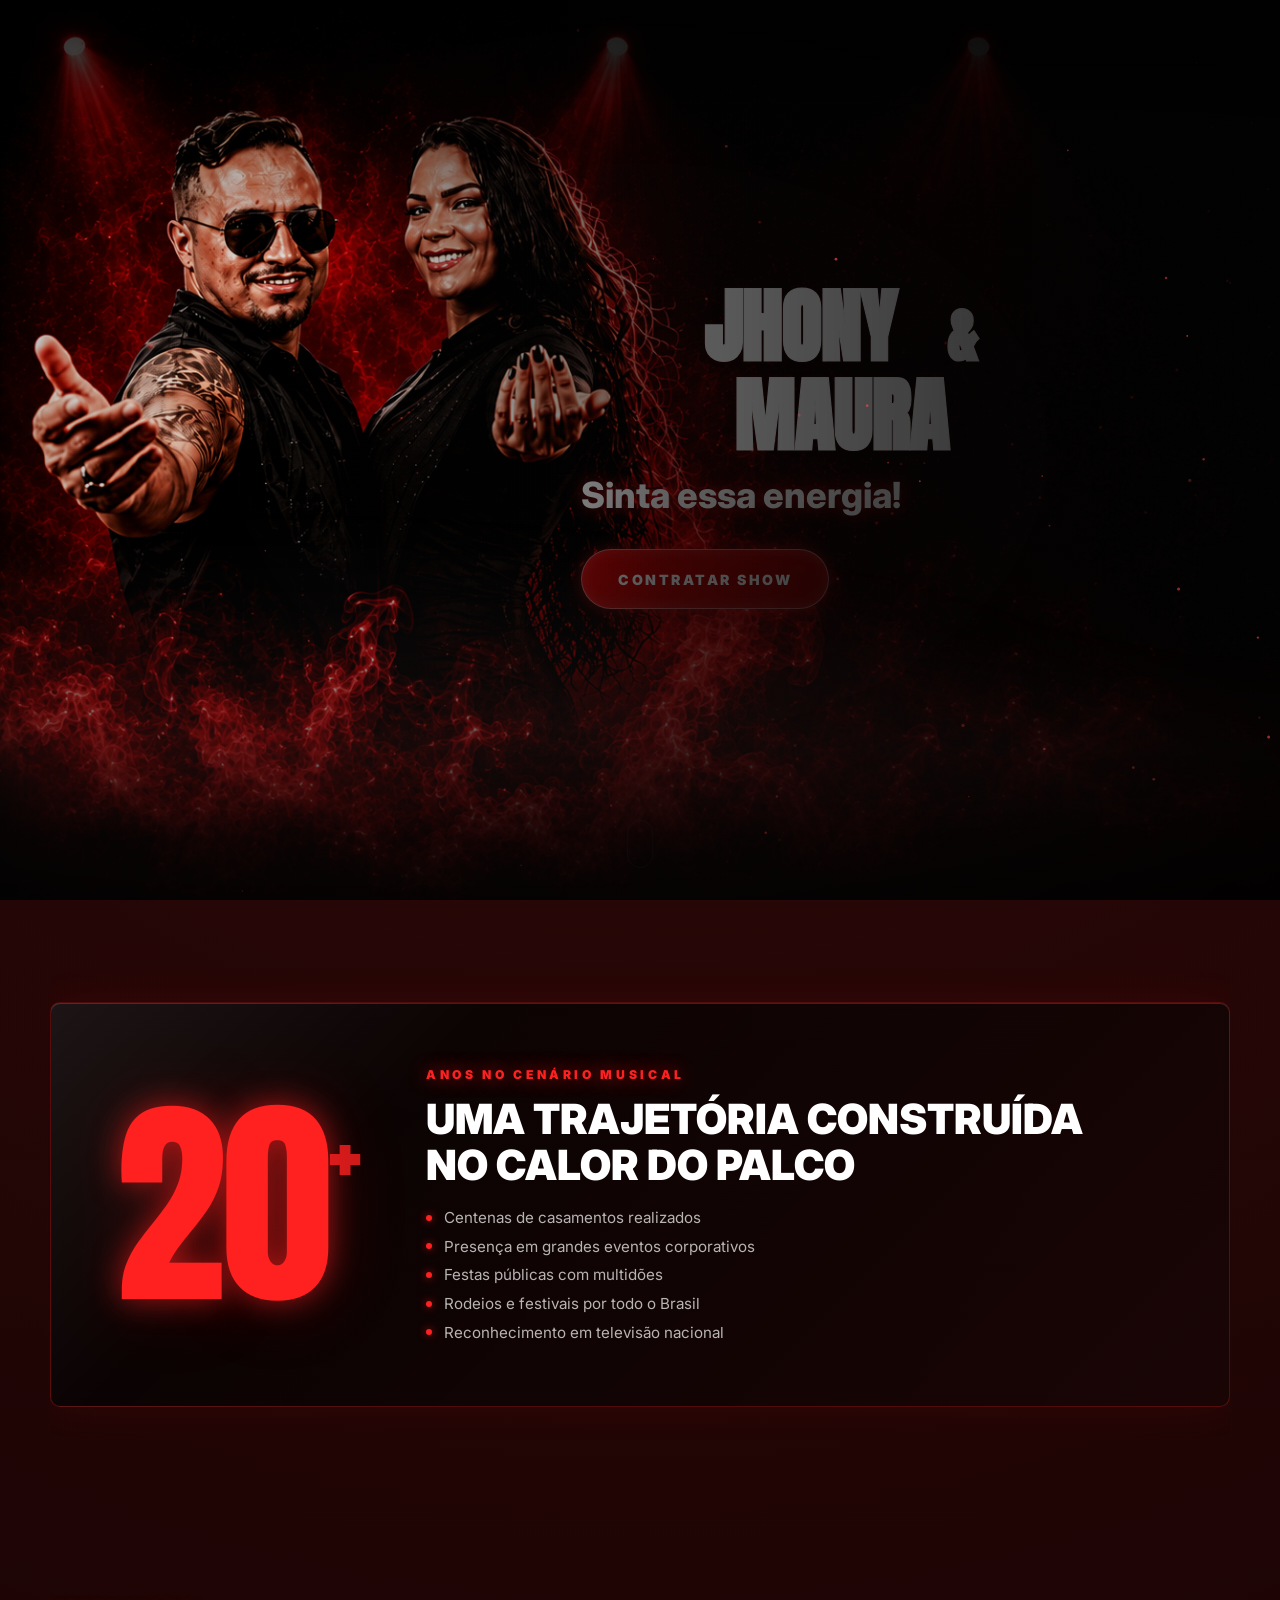
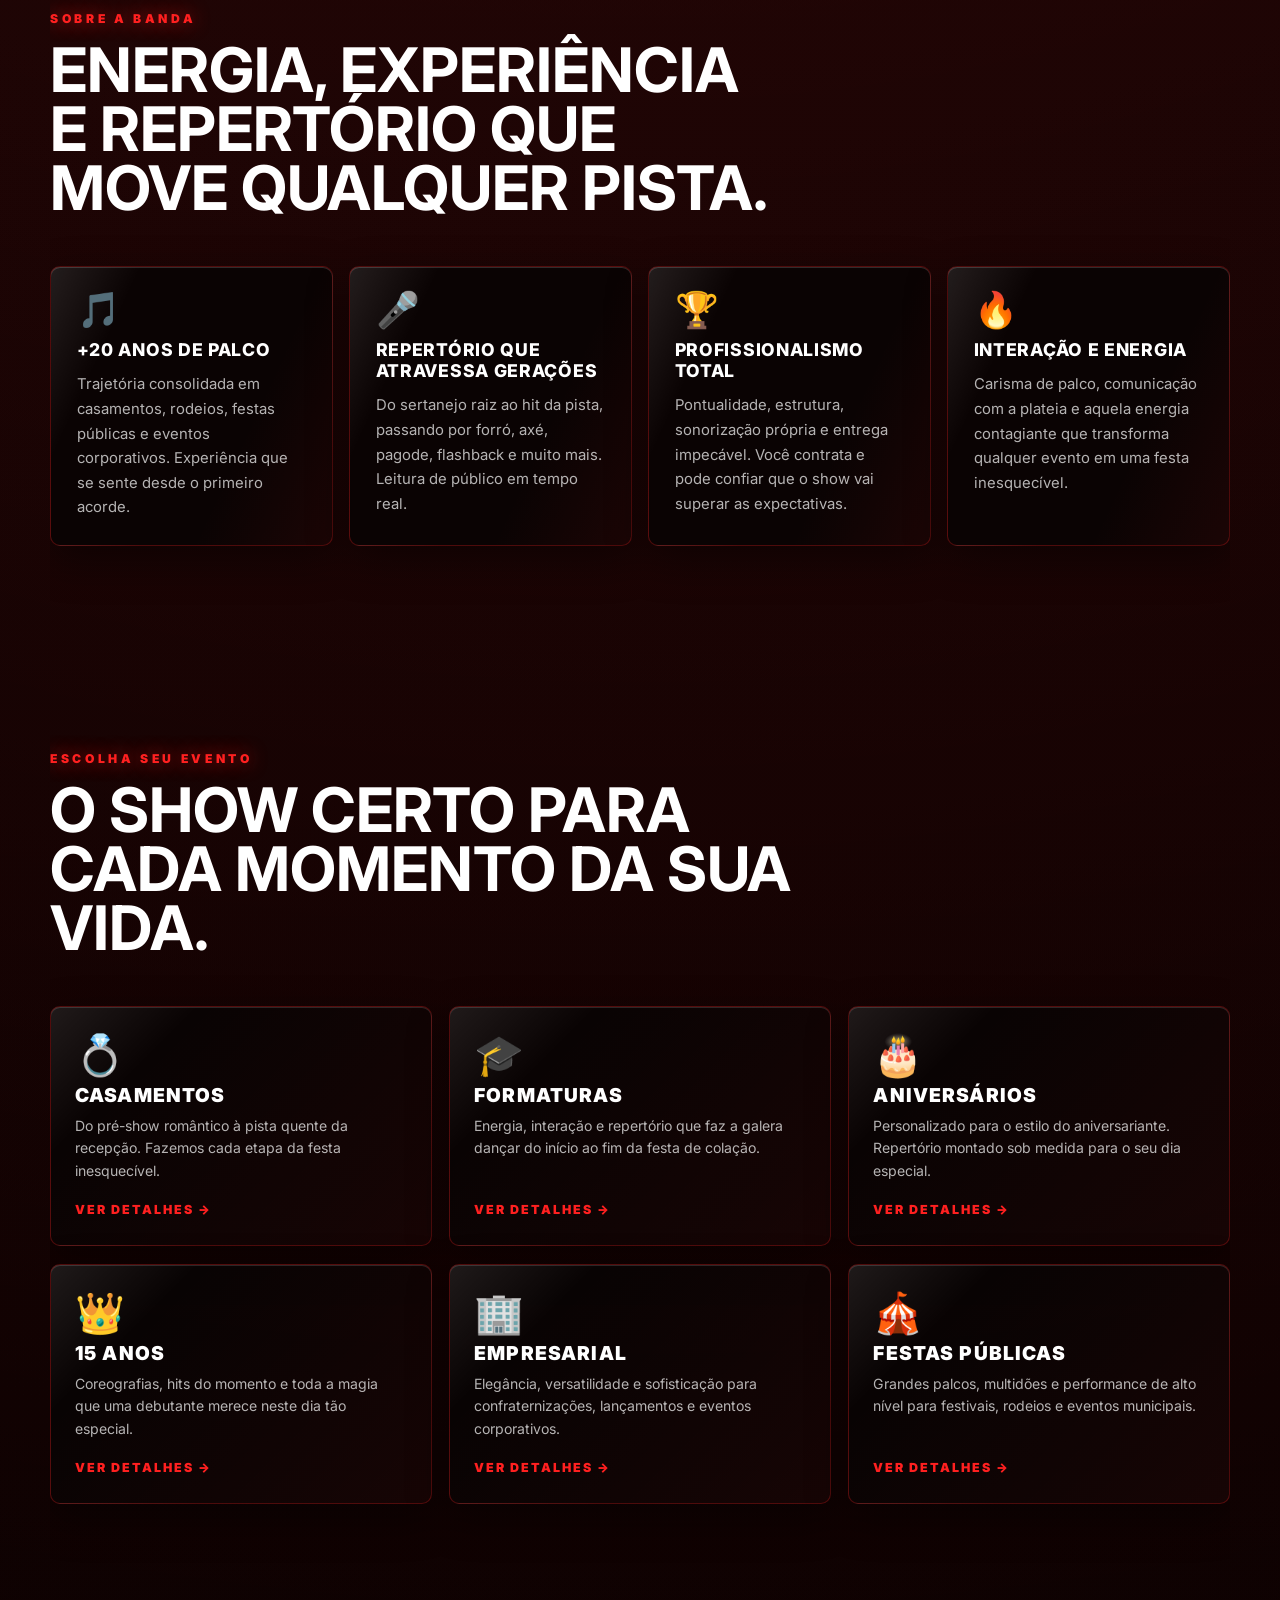
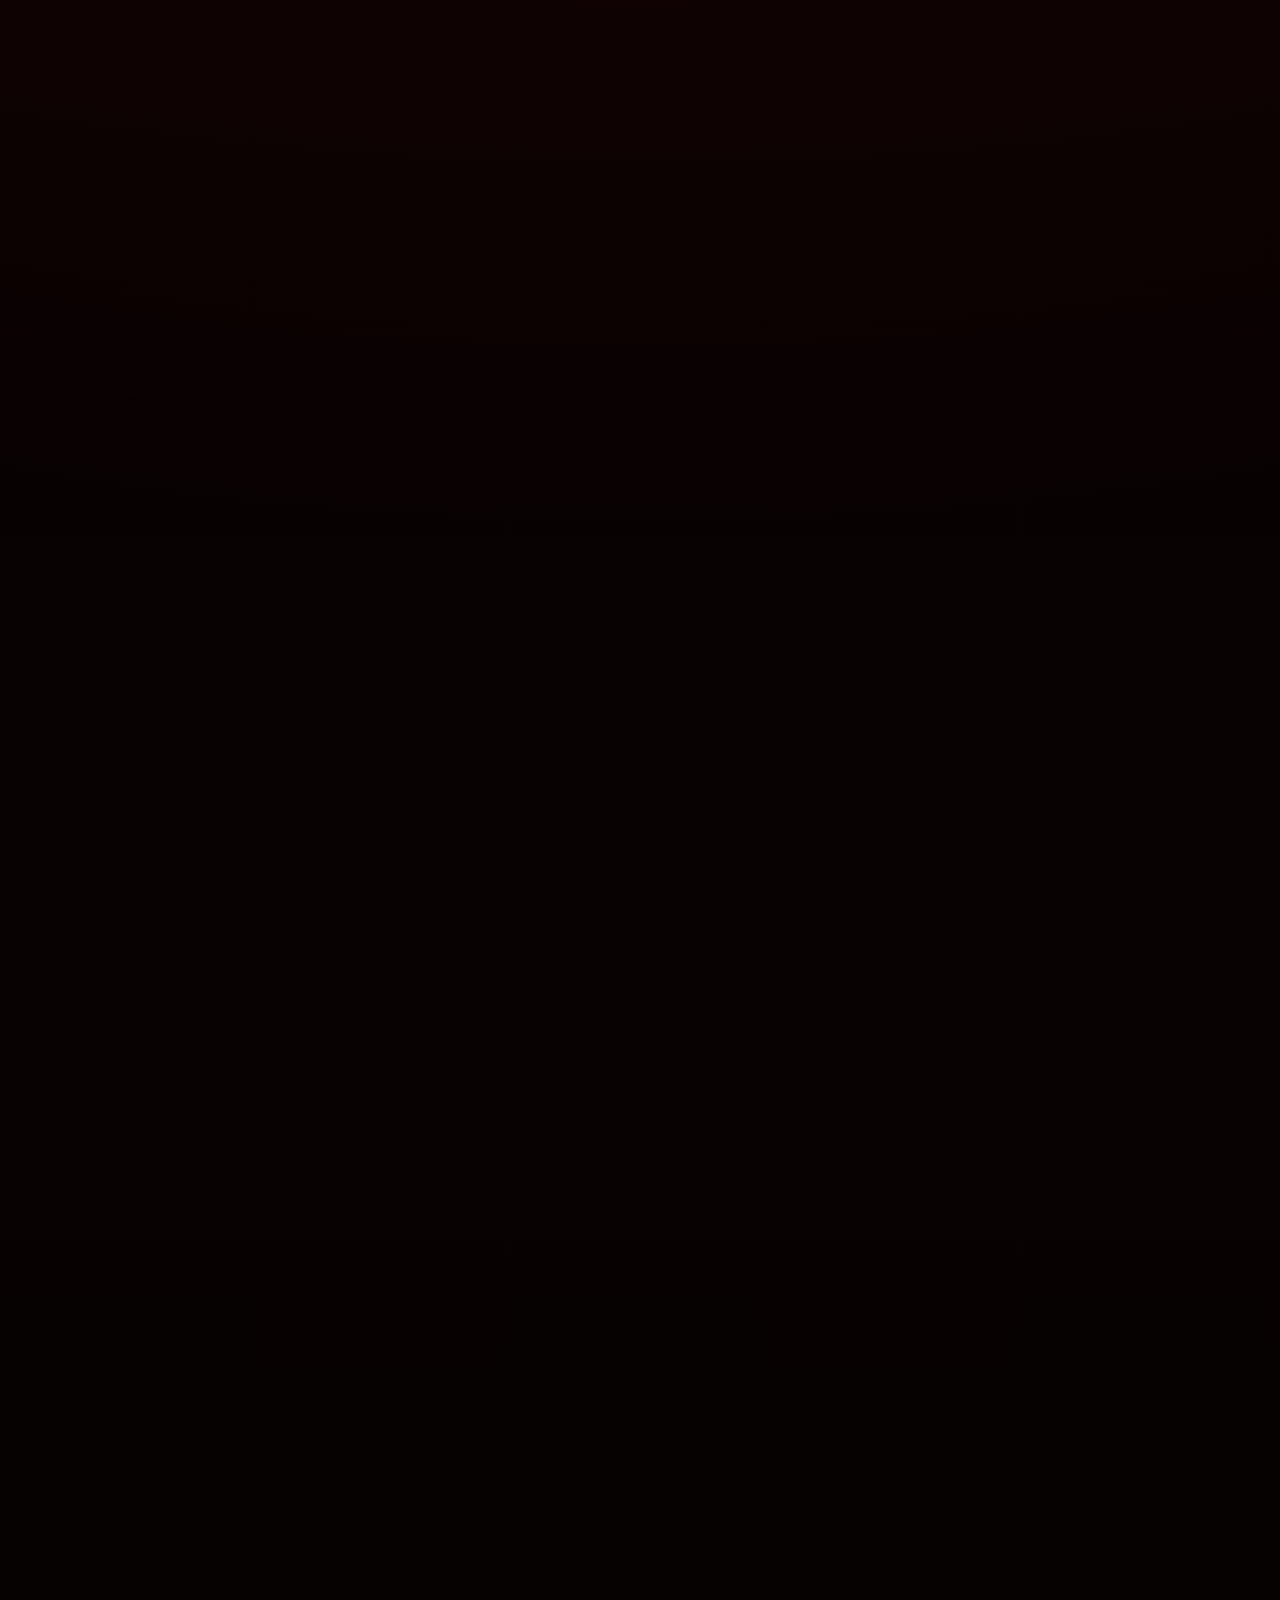
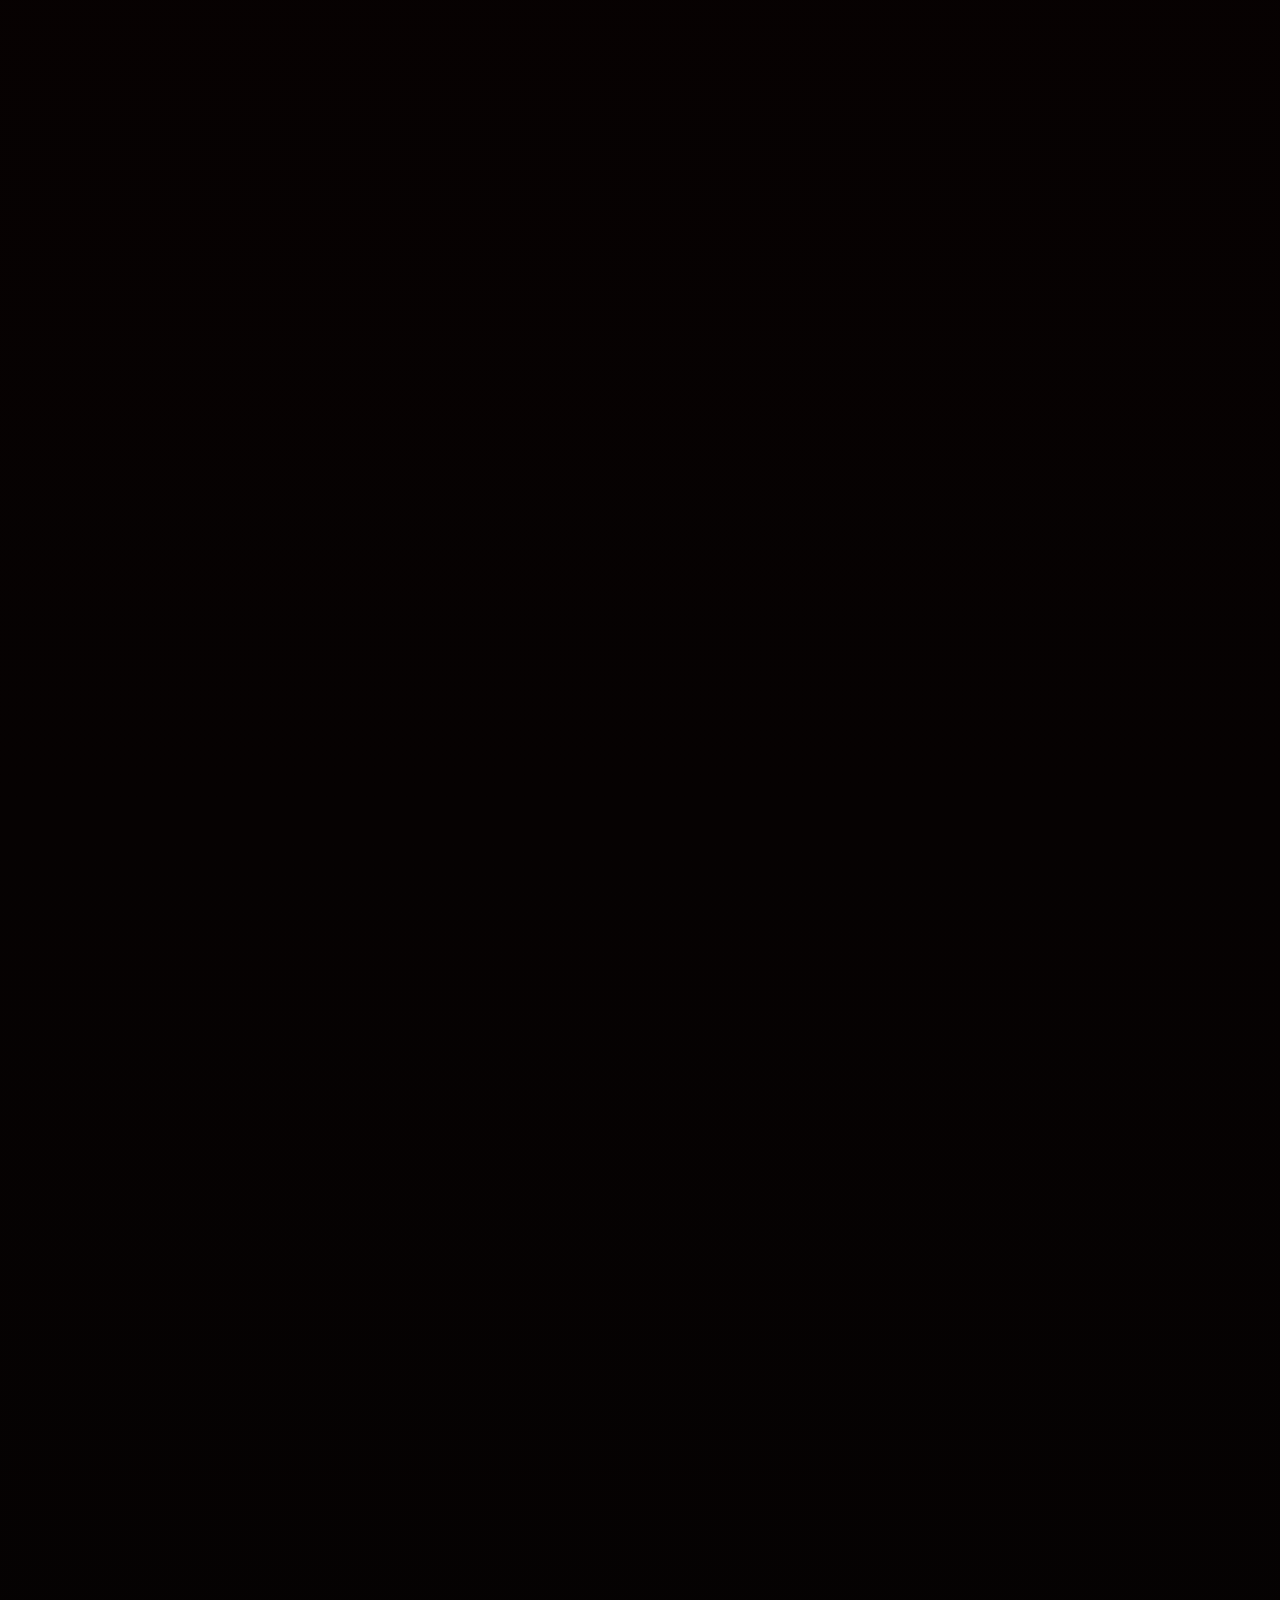
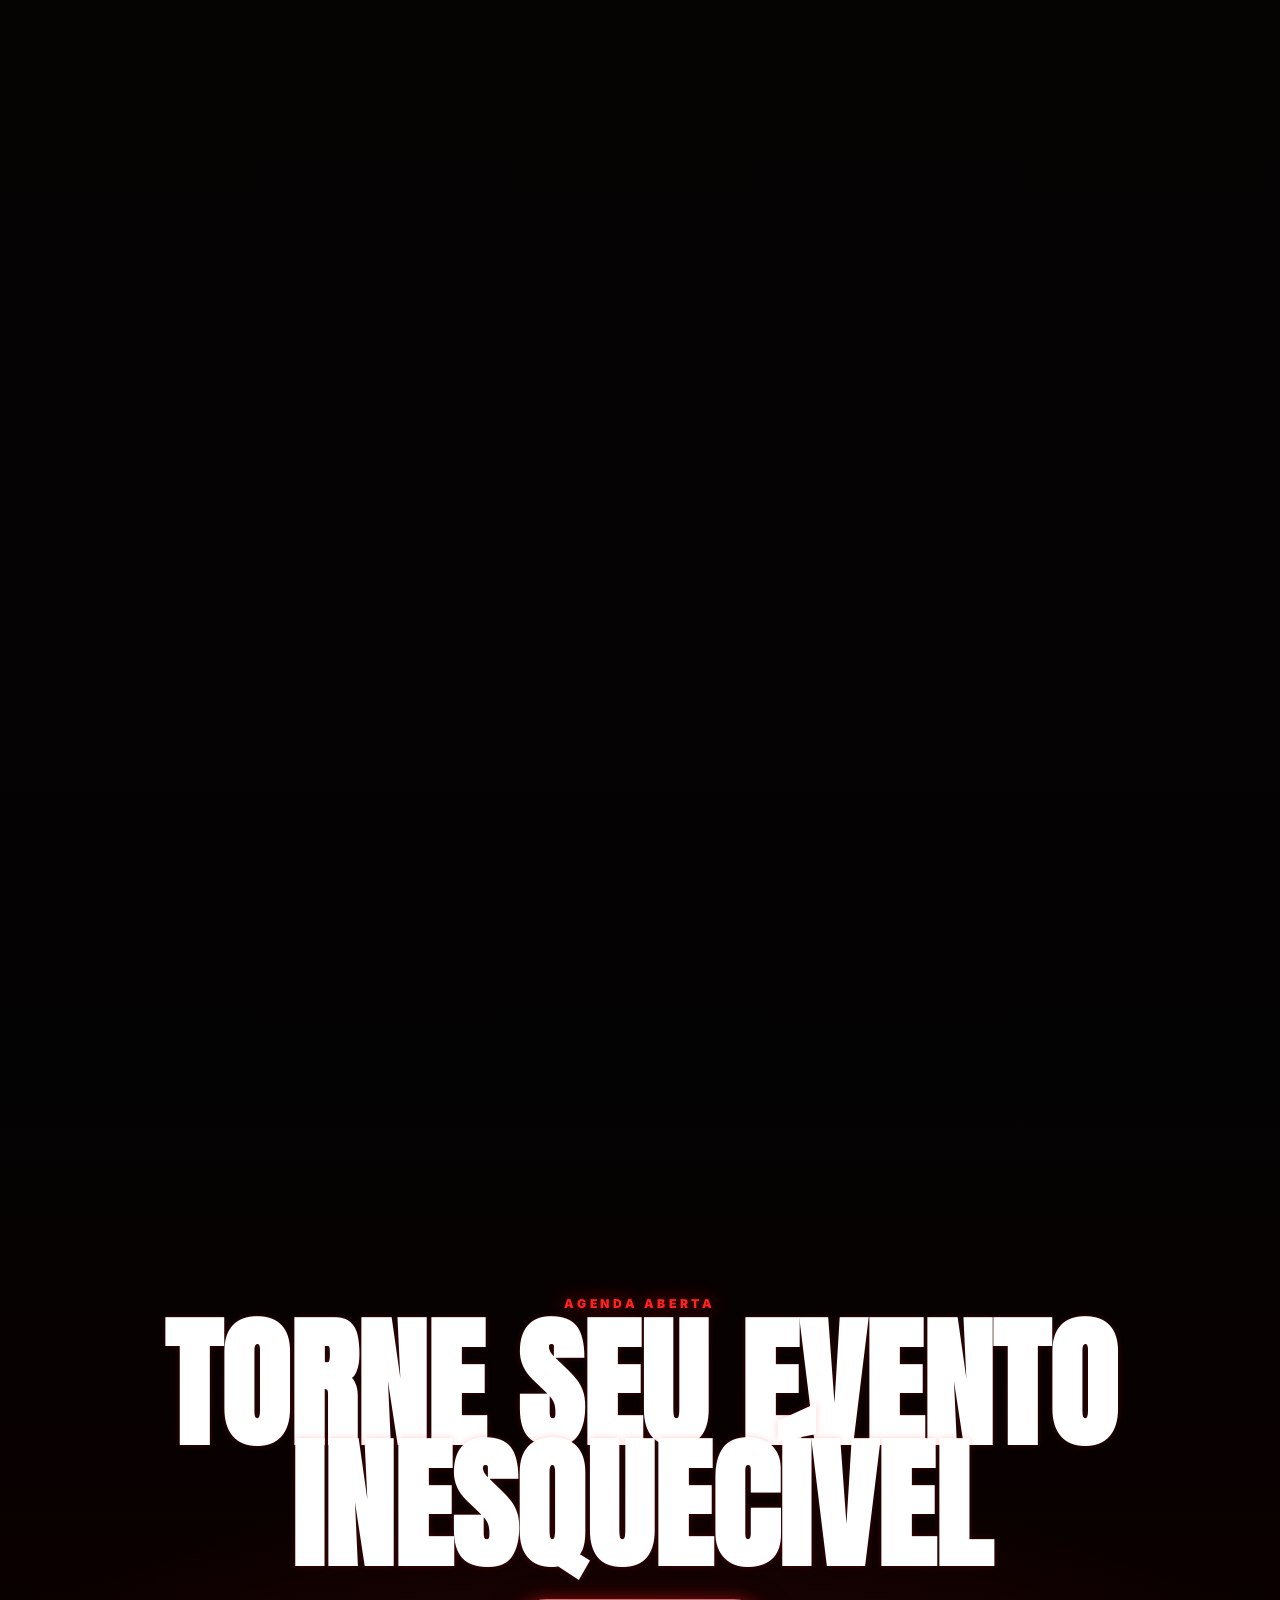
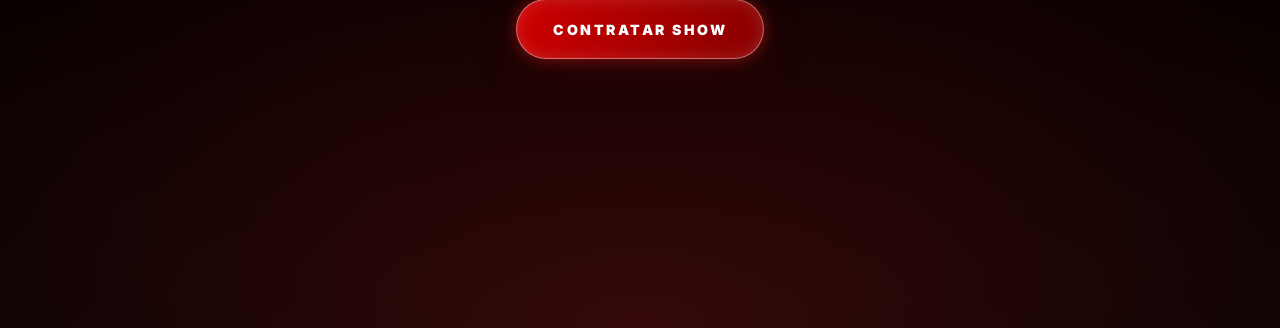
==== commit ec032ca4: "atualizando o ux" ====
--- a/index.html
+++ b/index.html
@@ -3,190 +3,328 @@
 <head>
     <meta charset="UTF-8">
     <meta name="viewport" content="width=device-width, initial-scale=1.0">
-    <title>JHONY &amp; MAURA</title>
-    <meta name="description" content="Release artístico premium da dupla JHONY &amp; MAURA. Show ao vivo, repertório variado e energia cinematográfica.">
+
+    <!-- SEO Primary -->
+    <title>JHONY &amp; MAURA | Banda Show Premium – Casamentos, Eventos e Festas</title>
+    <meta name="description" content="Jhony &amp; Maura – mais de 20 anos de palco. Banda show completa com repertório versátil para casamentos, formaturas, rodeios, eventos corporativos e festas públicas. Contrate agora.">
+    <meta name="keywords" content="banda show, casamento, formatura, rodeio, evento corporativo, sertanejo, forró, axé, Jhony e Maura">
+    <link rel="canonical" href="https://jhonyemaura.com.br/">
+
+    <!-- OpenGraph -->
+    <meta property="og:type" content="website">
+    <meta property="og:url" content="https://jhonyemaura.com.br/">
+    <meta property="og:title" content="JHONY &amp; MAURA | Banda Show Premium">
+    <meta property="og:description" content="Mais de 20 anos de palco. Banda show completa para casamentos, formaturas, rodeios e eventos corporativos.">
+    <meta property="og:image" content="assets/hero-bg/landing.png">
+    <meta property="og:locale" content="pt_BR">
+
+    <!-- Twitter Card -->
+    <meta name="twitter:card" content="summary_large_image">
+    <meta name="twitter:title" content="JHONY &amp; MAURA | Banda Show Premium">
+    <meta name="twitter:description" content="Mais de 20 anos de palco. Contrate a banda certa para o seu evento.">
+    <meta name="twitter:image" content="assets/hero-bg/landing.png">
+
+    <!-- Schema.org -->
+    <script type="application/ld+json">
+    {
+      "@context": "https://schema.org",
+      "@type": "MusicGroup",
+      "name": "Jhony &amp; Maura",
+      "description": "Banda show com mais de 20 anos de experiência em casamentos, formaturas, rodeios e eventos corporativos.",
+      "url": "https://jhonyemaura.com.br",
+      "genre": ["Sertanejo", "Forró", "Axé", "Pop Rock", "MPB"],
+      "contactPoint": {
+        "@type": "ContactPoint",
+        "contactType": "reservations",
+        "availableLanguage": "Portuguese"
+      }
+    }
+    </script>
+
+    <!-- Fonts -->
     <link rel="preconnect" href="https://fonts.googleapis.com">
     <link rel="preconnect" href="https://fonts.gstatic.com" crossorigin>
     <link href="https://fonts.googleapis.com/css2?family=Anton&family=Inter:wght@400;600;700;800;900&display=swap" rel="stylesheet">
+
     <link rel="stylesheet" href="style.css">
 </head>
 <body>
+
     <div class="cinema-overlay" aria-hidden="true"></div>
 
     <main class="page">
-        <section class="hero">
+
+        <!-- ═══════════════════════════════════ HERO ═══ -->
+        <section class="hero" aria-label="Jhony e Maura – Apresentação">
+
+            <picture class="hero-picture">
+                <source media="(max-width: 768px)" 
+                srcset="assets/hero-bg/landing-mobile.png">
+                <img
+                    class="hero-image"
+                    src="assets/hero-bg/landing-desktop.png"
+                    alt="Jhony e Maura">
+            </picture>
+
+            <!-- Camadas de profundidade cinematográfica -->
+            <div class="hero-layer hero-vignette"    aria-hidden="true"></div>
+            <div class="hero-layer hero-glow"        aria-hidden="true"></div>
+            <div class="hero-layer hero-smoke"       aria-hidden="true"></div>
+            <canvas class="hero-particles" aria-hidden="true"></canvas>
+
             <div class="hero-content">
-                <h1 class="hero-title reveal title-stagger">
-                    <span>JHONY</span>
-                    <span>&amp;</span>
-                    <span>MAURA</span>
-                </h1>
-                <p class="hero-subtitle reveal breathing">Sinta essa energia!</p>
-                <a class="btn reveal magnetic" href="#contato">CONTRATAR SHOW</a>
-            </div>
-            <div class="scroll-cue" aria-hidden="true"><span></span></div>
-        </section>
-
+                <div class="hero-info">                    
+                    <h1 class="hero-title title-stagger">
+                        <span>JHONY</span>
+                        <span class="hero-amp">&amp;</span>
+                        <span>MAURA</span>
+                    </h1>
+                    
+                    <p class="hero-subtitle reveal">
+                        Sinta essa energia!
+                    </p>
+                    
+                    <a class="btn magnetic reveal" href="#contato">
+                        CONTRATAR SHOW
+                    </a>
+                </div>
+            </div>
+                
+            <div class="scroll-cue" aria-label="Role para baixo">
+                <span></span>
+            </div>
+
+        </section>
+
+        <!-- ═══════════════════════════════════ 20 ANOS ═══ -->
+        <section class="section legacy" id="legado" aria-label="Trajetória">
+            <div class="legacy-inner reveal">
+                <div class="legacy-number">
+                    <span class="legacy-digit">20</span>
+                    <span class="legacy-plus">+</span>
+                </div>
+                <div class="legacy-text">
+                    <p class="kicker">Anos no cenário musical</p>
+                    <h2>Uma trajetória construída<br>no calor do palco</h2>
+                    <ul class="legacy-list">
+                        <li><span class="legacy-dot"></span>Centenas de casamentos realizados</li>
+                        <li><span class="legacy-dot"></span>Presença em grandes eventos corporativos</li>
+                        <li><span class="legacy-dot"></span>Festas públicas com multidões</li>
+                        <li><span class="legacy-dot"></span>Rodeios e festivais por todo o Brasil</li>
+                        <li><span class="legacy-dot"></span>Reconhecimento em televisão nacional</li>
+                    </ul>
+                </div>
+            </div>
+        </section>
+
+        <!-- ═══════════════════════════════════ SOBRE ═══ -->
         <section class="section about" id="sobre">
             <div class="section-header reveal">
                 <p class="kicker">Sobre a banda</p>
-                <h2 class="title-stagger"><span>Banda show, palco ao vivo</span> <span>e público junto desde</span> <span>o primeiro acorde.</span></h2>
+                <h2 class="title-stagger">
+                    <span>Energia, experiência</span>
+                    <span>e repertório que</span>
+                    <span>move qualquer pista.</span>
+                </h2>
             </div>
 
             <div class="card-grid">
                 <article class="glass-card reveal">
-                    <span class="card-number">01</span>
-                    <h3>Repertório variado</h3>
-                    <p>Um show versátil que atravessa gerações, ritmos e momentos da festa com leitura de pista e presença musical.</p>
+                    <span class="card-icon" aria-hidden="true">🎵</span>
+                    <h3>+20 anos de palco</h3>
+                    <p>Trajetória consolidada em casamentos, rodeios, festas públicas e eventos corporativos. Experiência que se sente desde o primeiro acorde.</p>
                 </article>
                 <article class="glass-card reveal">
-                    <span class="card-number">02</span>
-                    <h3>Experiência em eventos</h3>
-                    <p>Formato profissional para eventos sociais, corporativos, casas noturnas e celebrações que pedem impacto.</p>
+                    <span class="card-icon" aria-hidden="true">🎤</span>
+                    <h3>Repertório que atravessa gerações</h3>
+                    <p>Do sertanejo raiz ao hit da pista, passando por forró, axé, pagode, flashback e muito mais. Leitura de público em tempo real.</p>
                 </article>
                 <article class="glass-card reveal">
-                    <span class="card-number">03</span>
-                    <h3>Interação com o público</h3>
-                    <p>Energia de balada premium com carisma, comunicação e aquela sensação de show feito para cada plateia.</p>
+                    <span class="card-icon" aria-hidden="true">🏆</span>
+                    <h3>Profissionalismo total</h3>
+                    <p>Pontualidade, estrutura, sonorização própria e entrega impecável. Você contrata e pode confiar que o show vai superar as expectativas.</p>
                 </article>
                 <article class="glass-card reveal">
-                    <span class="card-number">04</span>
-                    <h3>Profissionalismo</h3>
-                    <p>Performance, repertório e entrega alinhados para transformar o evento em uma experiência memorável.</p>
-                </article>
-            </div>
-        </section>
-
+                    <span class="card-icon" aria-hidden="true">🔥</span>
+                    <h3>Interação e energia</h3>
+                    <p>Carisma de palco, comunicação com a plateia e aquela energia contagiante que transforma qualquer evento em uma festa inesquecível.</p>
+                </article>
+            </div>
+        </section>
+
+        <!-- ═══════════════════════════════════ ESCOLHA SEU EVENTO ═══ -->
+        <section class="section events" id="eventos">
+            <div class="section-header reveal">
+                <p class="kicker">Escolha seu evento</p>
+                <h2 class="title-stagger">
+                    <span>O show certo para</span>
+                    <span>cada momento da sua vida.</span>
+                </h2>
+            </div>
+
+            <div class="events-grid">
+
+                <a class="event-card reveal" href="shows/casamentos.html" aria-label="Ver show para Casamentos">
+                    <span class="event-icon" aria-hidden="true">💍</span>
+                    <strong>Casamentos</strong>
+                    <p>Do pré-show romântico à pista quente da recepção. Fazemos cada etapa da festa inesquecível.</p>
+                    <span class="event-cta">Ver detalhes →</span>
+                </a>
+
+                <a class="event-card reveal" href="shows/formaturas.html" aria-label="Ver show para Formaturas">
+                    <span class="event-icon" aria-hidden="true">🎓</span>
+                    <strong>Formaturas</strong>
+                    <p>Energia, interação e repertório que faz a galera dançar do início ao fim da festa de colação.</p>
+                    <span class="event-cta">Ver detalhes →</span>
+                </a>
+
+                <a class="event-card reveal" href="shows/aniversarios.html" aria-label="Ver show para Aniversários">
+                    <span class="event-icon" aria-hidden="true">🎂</span>
+                    <strong>Aniversários</strong>
+                    <p>Personalizado para o estilo do aniversariante. Repertório montado sob medida para o seu dia especial.</p>
+                    <span class="event-cta">Ver detalhes →</span>
+                </a>
+
+                <a class="event-card reveal" href="shows/15-anos.html" aria-label="Ver show para 15 Anos">
+                    <span class="event-icon" aria-hidden="true">👑</span>
+                    <strong>15 Anos</strong>
+                    <p>Coreografias, hits do momento e toda a magia que uma debutante merece neste dia tão especial.</p>
+                    <span class="event-cta">Ver detalhes →</span>
+                </a>
+
+                <a class="event-card reveal" href="shows/empresarial.html" aria-label="Ver show para Eventos Empresariais">
+                    <span class="event-icon" aria-hidden="true">🏢</span>
+                    <strong>Empresarial</strong>
+                    <p>Elegância, versatilidade e sofisticação para confraternizações, lançamentos e eventos corporativos.</p>
+                    <span class="event-cta">Ver detalhes →</span>
+                </a>
+
+                <a class="event-card reveal" href="shows/festas-publicas.html" aria-label="Ver show para Festas Públicas">
+                    <span class="event-icon" aria-hidden="true">🎪</span>
+                    <strong>Festas Públicas</strong>
+                    <p>Grandes palcos, multidões e performance de alto nível para festivais, rodeios e eventos municipais.</p>
+                    <span class="event-cta">Ver detalhes →</span>
+                </a>
+
+            </div>
+        </section>
+
+        <!-- ═══════════════════════════════════ FORMATOS DE CONTRATAÇÃO ═══ -->
         <section class="section formats" id="formatos">
             <div class="section-header reveal">
                 <p class="kicker">Formatos de contratação</p>
                 <h2 class="title-stagger">
-                    <span>Uma solução para cada</span>
-                    <span>tipo de evento </span>
-                </h2>
-            </div>
-
-            <div class="card-grid">
-            
-                <article class="glass-card reveal">
-                    <span class="card-number">🎆</span>
-                    <h3>Banda show Completa</h3>
-                    <p>
-                        Estrutura completa com músicos, performance de palco e
-                        experiência premium para grandes eventos.
-                    </p>
-                </article>
-
-                <article class="glass-card reveal">
-                    <span class="card-number">🎵</span>
-                    <h3>Banda compacta</h3>
-                    <p>
-                    Formação reduzida com excelente custo-benefício,
-                    mantendo a energia e qualidade musical para eventos
-                    de pequeno e médio porte.
-                    </p>
-                </article>
-            </div>
-        </section>
-
-        <section class="section events">
-            <div class="section-header reveal">
-                <p class="kicker">Escolha seu tipo de evento:</p>
-                <h2>
-                    Casamentos, Formaturas,
-                    Festas e Eventos corporativos
-                </h2>
-            </div>
-
-            <div class="tv-grid">
-
-                <article class="tv-card reveal">
-                    <strong>💍</strong>
-                    <span>Casamentos</span>
-                </article>
-            
-                <article class="tv-card reveal">
-                    <strong>🎓</strong>
-                    <span>Formaturas</span>
-                </article>
-            
-                <article class="tv-card reveal">
-                    <strong>🎂</strong>
-                    <span>Aniversários</span>
-                </article>
-            
-                <article class="tv-card reveal">
-                    <strong>👑</strong>
-                    <span>15 Anos</span>
-                </article>
-            
-                <article class="tv-card reveal">
-                    <strong>🏢</strong>
-                    <span>Empresarial</span>
-                </article>
-            
-                <article class="tv-card reveal">
-                    <strong>🎪</strong>
-                    <span>Festas Públicas</span>
-                </article>
-            
-            </div>
-            </div>
-        </section>
-
+                    <span>Uma solução para</span>
+                    <span>cada tipo de evento.</span>
+                </h2>
+            </div>
+
+            <div class="formats-grid">
+
+                <article class="format-card reveal">
+                    <div class="format-badge">Compacta</div>
+                    <h3>Banda Compacta</h3>
+                    <p class="format-ideal">Ideal para eventos de pequeno e médio porte</p>
+                    <ul class="format-list">
+                        <li><span aria-hidden="true">🎤</span> 2 vocalistas</li>
+                        <li><span aria-hidden="true">🎸</span> 2 músicos</li>
+                        <li><span aria-hidden="true">🎛️</span> 1 produtor</li>
+                        <li><span aria-hidden="true">🔧</span> 1 roadie</li>
+                    </ul>
+                    <a class="btn format-btn magnetic" href="https://wa.me/5500000000000?text=Quero%20saber%20sobre%20a%20Banda%20Compacta">
+                        Consultar agenda
+                    </a>
+                </article>
+
+                <article class="format-card format-card--featured reveal">
+                    <div class="format-badge format-badge--featured">Completa</div>
+                    <h3>Banda Completa</h3>
+                    <p class="format-ideal">Ideal para grandes eventos e celebrações</p>
+                    <ul class="format-list">
+                        <li><span aria-hidden="true">🎤</span> 2 vocalistas</li>
+                        <li><span aria-hidden="true">🎸</span> 3 músicos (violão, sanfona e percussão)</li>
+                        <li><span aria-hidden="true">💃</span> 2 dançarinos (quando necessário)</li>
+                        <li><span aria-hidden="true">🎛️</span> 1 produtor</li>
+                        <li><span aria-hidden="true">🔧</span> 1 roadie</li>
+                    </ul>
+                    <a class="btn format-btn magnetic" href="https://wa.me/5500000000000?text=Quero%20saber%20sobre%20a%20Banda%20Completa">
+                        Consultar agenda
+                    </a>
+                </article>
+
+            </div>
+        </section>
+
+        <!-- ═══════════════════════════════════ REPERTÓRIO ═══ -->
         <section class="section repertoire" id="repertorio">
             <div class="section-header reveal">
                 <p class="kicker">Repertório musical</p>
-                <h2 class="title-stagger"><span>Da sofrência ao hit da pista,</span> <span>uma viagem sonora para</span> <span>levantar o evento.</span></h2>
+                <h2 class="title-stagger">
+                    <span>Da sofrência ao hit da pista,</span>
+                    <span>uma viagem sonora que</span>
+                    <span>levanta qualquer evento.</span>
+                </h2>
             </div>
 
             <div class="marquee reveal" aria-label="Estilos musicais">
                 <div class="marquee-track">
-                    <div class="marquee-group" aria-hidden="true">
-                        <span>Sertanejo</span><span>Pop Rock</span><span>Anos 60</span><span>Anos 70</span><span>Anos 80</span><span>Anos 90</span><span>Dance</span><span>Funk</span><span>Pagode</span><span>Samba</span><span>Axé</span><span>Piseiro</span><span>TikTok Hits</span>
+                    <div class="marquee-group">
+                        <span>Sertanejo Raiz</span><span>Universitário</span><span>Moda de Viola</span><span>Forró</span><span>Xote</span><span>Vanerão</span><span>Axé</span><span>Pagode</span><span>Samba</span><span>MPB</span><span>Pop Rock</span><span>Rock Nacional</span><span>Flashback</span><span>Anos 60</span><span>Anos 70</span><span>Anos 80</span><span>Anos 90</span><span>2000</span><span>Piseiro</span><span>Funk</span><span>Dance</span><span>TikTok Hits</span>
                     </div>
                     <div class="marquee-group" aria-hidden="true">
-                        <span>Sertanejo</span><span>Pop Rock</span><span>Anos 60</span><span>Anos 70</span><span>Anos 80</span><span>Anos 90</span><span>Dance</span><span>Funk</span><span>Pagode</span><span>Samba</span><span>Axé</span><span>Piseiro</span><span>TikTok Hits</span>
+                        <span>Sertanejo Raiz</span><span>Universitário</span><span>Moda de Viola</span><span>Forró</span><span>Xote</span><span>Vanerão</span><span>Axé</span><span>Pagode</span><span>Samba</span><span>MPB</span><span>Pop Rock</span><span>Rock Nacional</span><span>Flashback</span><span>Anos 60</span><span>Anos 70</span><span>Anos 80</span><span>Anos 90</span><span>2000</span><span>Piseiro</span><span>Funk</span><span>Dance</span><span>TikTok Hits</span>
                     </div>
-                    <div class="marquee-group" aria-hidden="true">
-                        <span>Sertanejo</span><span>Pop Rock</span><span>Anos 60</span><span>Anos 70</span><span>Anos 80</span><span>Anos 90</span><span>Dance</span><span>Funk</span><span>Pagode</span><span>Samba</span><span>Axé</span><span>Piseiro</span><span>TikTok Hits</span><span>Moda de viola</span>
                 </div>
             </div>
-
-
-        </section>
-
+        </section>
+
+        <!-- ═══════════════════════════════════ TV ═══ -->
         <section class="section tv" id="tv">
             <div class="section-header reveal">
                 <p class="kicker">Experiência e TV</p>
-                <h2 class="title-stagger"><span>Trajetória com presença</span> <span>em grandes vitrines da música</span> <span>e entretenimento.</span></h2>
+                <h2 class="title-stagger">
+                    <span>Trajetória com presença</span>
+                    <span>em grandes vitrines da música</span>
+                    <span>e entretenimento.</span>
+                </h2>
             </div>
 
             <div class="tv-grid">
-                <article class="tv-card reveal"><strong>SBT</strong><span>Televisão nacional</span></article>
-                <article class="tv-card reveal"><strong>Máquina da Fama</strong><span>Performance artística</span></article>
-                <article class="tv-card reveal"><strong>Ratinho</strong><span>Entretenimento popular</span></article>
-                <article class="tv-card reveal"><strong>Ídolos</strong><span>Música e talento</span></article>
-            </div>
-        </section>
-
+                <article class="tv-card reveal">
+                    <strong>SBT</strong>
+                    <span>Televisão nacional</span>
+                </article>
+                <article class="tv-card reveal">
+                    <strong>Máquina da Fama</strong>
+                    <span>Performance artística</span>
+                </article>
+                <article class="tv-card reveal">
+                    <strong>Ratinho</strong>
+                    <span>Entretenimento popular</span>
+                </article>
+                <article class="tv-card reveal">
+                    <strong>Ídolos</strong>
+                    <span>Música e talento</span>
+                </article>
+            </div>
+        </section>
+
+        <!-- ═══════════════════════════════════ GALERIA / SHOWS ═══ -->
         <section class="section gallery" id="shows">
             <div class="section-header reveal">
-                <p class="kicker">ESCOLHA SUA EXPERIÊNCIA</p>
-                <h2 class="title-stagger">
-                    <span>O show certo para cada evento</span>
+                <p class="kicker">Escolha sua experiência</p>
+                <h2 class="title-stagger">
+                    <span>O show certo para cada evento.</span>
                     <span>Conheça todos os detalhes:</span>
                 </h2>
             </div>
 
             <div class="gallery-grid">
 
-                <!-- RODEIOS -->
                 <figure class="gallery-item photo-slot reveal">
-                    <a href="shows/rodeios.html" class="gallery-link">
+                    <a href="shows/rodeios.html" class="gallery-link" aria-label="Show em Rodeios – ver detalhes">
                         <div class="photo-placeholder">
-                            <img src="assets/fotos/rodeios.png" alt="Show em rodeios">
-            
+                            <img src="assets/fotos/rodeios.png" alt="Jhony e Maura no palco de um rodeio">
                             <div class="gallery-overlay">
                                 <span>EXPERIÊNCIA</span>
                                 <strong>RODEIOS</strong>
@@ -196,13 +334,11 @@
                         </div>
                     </a>
                 </figure>
-            
-                <!-- CASAMENTOS -->
+
                 <figure class="gallery-item photo-slot reveal">
-                    <a href="shows/casamentos.html" class="gallery-link">
+                    <a href="shows/casamentos.html" class="gallery-link" aria-label="Show em Casamentos – ver detalhes">
                         <div class="photo-placeholder">
-                            <img src="assets/fotos/casamentos.png" alt="Show em casamentos">
-            
+                            <img src="assets/fotos/casamentos.png" alt="Jhony e Maura animando a festa de casamento">
                             <div class="gallery-overlay">
                                 <span>EXPERIÊNCIA</span>
                                 <strong>CASAMENTOS</strong>
@@ -212,13 +348,11 @@
                         </div>
                     </a>
                 </figure>
-            
-                <!-- FORMATURAS -->
+
                 <figure class="gallery-item photo-slot reveal">
-                    <a href="shows/formaturas.html" class="gallery-link">
+                    <a href="shows/formaturas.html" class="gallery-link" aria-label="Show em Formaturas – ver detalhes">
                         <div class="photo-placeholder">
-                            <img src="assets/fotos/formaturas.png" alt="Show em formaturas">
-            
+                            <img src="assets/fotos/formaturas.png" alt="Jhony e Maura na festa de formatura">
                             <div class="gallery-overlay">
                                 <span>EXPERIÊNCIA</span>
                                 <strong>FORMATURAS</strong>
@@ -228,13 +362,11 @@
                         </div>
                     </a>
                 </figure>
-            
-                <!-- 15 ANOS -->
+
                 <figure class="gallery-item photo-slot reveal">
-                    <a href="shows/15-anos.html" class="gallery-link">
+                    <a href="shows/15-anos.html" class="gallery-link" aria-label="Show de 15 anos – ver detalhes">
                         <div class="photo-placeholder">
-                            <img src="assets/fotos/15anos.png" alt="Show de 15 anos">
-            
+                            <img src="assets/fotos/15anos.png" alt="Jhony e Maura na festa de 15 anos">
                             <div class="gallery-overlay">
                                 <span>EXPERIÊNCIA</span>
                                 <strong>15 ANOS</strong>
@@ -244,13 +376,11 @@
                         </div>
                     </a>
                 </figure>
-            
-                <!-- EMPRESARIAL -->
+
                 <figure class="gallery-item photo-slot reveal">
-                    <a href="shows/empresarial.html" class="gallery-link">
+                    <a href="shows/empresarial.html" class="gallery-link" aria-label="Show Empresarial – ver detalhes">
                         <div class="photo-placeholder">
-                            <img src="assets/fotos/empresarial.png" alt="Evento empresarial">
-            
+                            <img src="assets/fotos/empresarial.png" alt="Jhony e Maura em evento empresarial">
                             <div class="gallery-overlay">
                                 <span>EXPERIÊNCIA</span>
                                 <strong>EMPRESARIAL</strong>
@@ -260,13 +390,11 @@
                         </div>
                     </a>
                 </figure>
-            
-                <!-- FESTAS PÚBLICAS -->
+
                 <figure class="gallery-item photo-slot reveal">
-                    <a href="shows/festas-publicas.html" class="gallery-link">
+                    <a href="shows/festas-publicas.html" class="gallery-link" aria-label="Show em Festas Públicas – ver detalhes">
                         <div class="photo-placeholder">
-                            <img src="assets/fotos/festas-publicas.png" alt="Festas públicas">
-            
+                            <img src="assets/fotos/festas-publicas.png" alt="Jhony e Maura em festa pública com grande público">
                             <div class="gallery-overlay">
                                 <span>EXPERIÊNCIA</span>
                                 <strong>FESTAS PÚBLICAS</strong>
@@ -276,40 +404,166 @@
                         </div>
                     </a>
                 </figure>
-            
-            </div>
-
+
+            </div>
+        </section>
+
+        <!-- ═══════════════════════════════════ SOCIAL / CONTATO ═══ -->
         <section class="section social" id="contato">
             <div class="section-header reveal">
                 <p class="kicker">Redes sociais</p>
-                <h2 class="title-stagger"><span>Conecte-se com</span> <span>JHONY &amp; MAURA.</span></h2>
+                <h2 class="title-stagger">
+                    <span>Conecte-se com</span>
+                    <span>JHONY &amp; MAURA.</span>
+                </h2>
             </div>
 
             <div class="social-row">
-                <a class="social-link reveal" href="https://www.instagram.com/" aria-label="Instagram">
-                    <svg viewBox="0 0 24 24" aria-hidden="true"><path d="M7 2h10a5 5 0 0 1 5 5v10a5 5 0 0 1-5 5H7a5 5 0 0 1-5-5V7a5 5 0 0 1 5-5Zm0 2a3 3 0 0 0-3 3v10a3 3 0 0 0 3 3h10a3 3 0 0 0 3-3V7a3 3 0 0 0-3-3H7Zm5 4.25A3.75 3.75 0 1 1 8.25 12 3.75 3.75 0 0 1 12 8.25Zm0 2A1.75 1.75 0 1 0 13.75 12 1.75 1.75 0 0 0 12 10.25ZM17.75 6.7a.95.95 0 1 1-.95.95.95.95 0 0 1 .95-.95Z"/></svg>
+                <a class="social-link reveal" href="https://www.instagram.com/" aria-label="Seguir no Instagram">
+                    <svg viewBox="0 0 24 24" aria-hidden="true" focusable="false"><path d="M7 2h10a5 5 0 0 1 5 5v10a5 5 0 0 1-5 5H7a5 5 0 0 1-5-5V7a5 5 0 0 1 5-5Zm0 2a3 3 0 0 0-3 3v10a3 3 0 0 0 3 3h10a3 3 0 0 0 3-3V7a3 3 0 0 0-3-3H7Zm5 4.25A3.75 3.75 0 1 1 8.25 12 3.75 3.75 0 0 1 12 8.25Zm0 2A1.75 1.75 0 1 0 13.75 12 1.75 1.75 0 0 0 12 10.25ZM17.75 6.7a.95.95 0 1 1-.95.95.95.95 0 0 1 .95-.95Z"/></svg>
                     <span>Instagram</span>
                 </a>
-                <a class="social-link reveal" href="https://wa.me/5500000000000" aria-label="WhatsApp">
-                    <svg viewBox="0 0 24 24" aria-hidden="true"><path d="M12.04 2a9.88 9.88 0 0 0-8.5 14.92L2.25 22l5.2-1.25A9.93 9.93 0 1 0 12.04 2Zm0 2a7.92 7.92 0 0 1 6.72 12.12 7.94 7.94 0 0 1-10.8 2.72l-.34-.2-2.52.6.63-2.43-.22-.36A7.9 7.9 0 0 1 12.04 4Zm-3.3 3.7c-.2 0-.52.07-.8.38-.27.3-1.05 1.02-1.05 2.5s1.08 2.9 1.23 3.1c.15.2 2.08 3.34 5.14 4.55 2.55 1 3.07.8 3.62.75.56-.05 1.8-.73 2.05-1.43.25-.7.25-1.3.18-1.43-.08-.13-.28-.2-.58-.35-.3-.15-1.8-.88-2.08-.98-.28-.1-.48-.15-.68.15-.2.3-.78.98-.95 1.18-.18.2-.35.22-.65.07-.3-.15-1.27-.47-2.42-1.5-.9-.8-1.5-1.78-1.68-2.08-.18-.3-.02-.46.13-.6.14-.13.3-.35.45-.52.15-.18.2-.3.3-.5.1-.2.05-.38-.02-.53-.08-.15-.68-1.65-.95-2.25-.25-.6-.5-.52-.68-.53h-.58Z"/></svg>
+                <a class="social-link reveal" href="https://wa.me/5500000000000" aria-label="Entrar em contato pelo WhatsApp">
+                    <svg viewBox="0 0 24 24" aria-hidden="true" focusable="false"><path d="M12.04 2a9.88 9.88 0 0 0-8.5 14.92L2.25 22l5.2-1.25A9.93 9.93 0 1 0 12.04 2Zm0 2a7.92 7.92 0 0 1 6.72 12.12 7.94 7.94 0 0 1-10.8 2.72l-.34-.2-2.52.6.63-2.43-.22-.36A7.9 7.9 0 0 1 12.04 4Zm-3.3 3.7c-.2 0-.52.07-.8.38-.27.3-1.05 1.02-1.05 2.5s1.08 2.9 1.23 3.1c.15.2 2.08 3.34 5.14 4.55 2.55 1 3.07.8 3.62.75.56-.05 1.8-.73 2.05-1.43.25-.7.25-1.3.18-1.43-.08-.13-.28-.2-.58-.35-.3-.15-1.8-.88-2.08-.98-.28-.1-.48-.15-.68.15-.2.3-.78.98-.95 1.18-.18.2-.35.22-.65.07-.3-.15-1.27-.47-2.42-1.5-.9-.8-1.5-1.78-1.68-2.08-.18-.3-.02-.46.13-.6.14-.13.3-.35.45-.52.15-.18.2-.3.3-.5.1-.2.05-.38-.02-.53-.08-.15-.68-1.65-.95-2.25-.25-.6-.5-.52-.68-.53h-.58Z"/></svg>
                     <span>WhatsApp</span>
                 </a>
-                <a class="social-link reveal" href="https://www.youtube.com/" aria-label="YouTube">
-                    <svg viewBox="0 0 24 24" aria-hidden="true"><path d="M21.58 7.2a2.74 2.74 0 0 0-1.93-1.94C17.95 4.8 12 4.8 12 4.8s-5.95 0-7.65.46A2.74 2.74 0 0 0 2.42 7.2 28.43 28.43 0 0 0 2 12a28.43 28.43 0 0 0 .42 4.8 2.74 2.74 0 0 0 1.93 1.94c1.7.46 7.65.46 7.65.46s5.95 0 7.65-.46a2.74 2.74 0 0 0 1.93-1.94A28.43 28.43 0 0 0 22 12a28.43 28.43 0 0 0-.42-4.8ZM10 15.3V8.7l5.7 3.3L10 15.3Z"/></svg>
+                <a class="social-link reveal" href="https://www.youtube.com/" aria-label="Assistir no YouTube">
+                    <svg viewBox="0 0 24 24" aria-hidden="true" focusable="false"><path d="M21.58 7.2a2.74 2.74 0 0 0-1.93-1.94C17.95 4.8 12 4.8 12 4.8s-5.95 0-7.65.46A2.74 2.74 0 0 0 2.42 7.2 28.43 28.43 0 0 0 2 12a28.43 28.43 0 0 0 .42 4.8 2.74 2.74 0 0 0 1.93 1.94c1.7.46 7.65.46 7.65.46s5.95 0 7.65-.46a2.74 2.74 0 0 0 1.93-1.94A28.43 28.43 0 0 0 22 12a28.43 28.43 0 0 0-.42-4.8ZM10 15.3V8.7l5.7 3.3L10 15.3Z"/></svg>
                     <span>YouTube</span>
                 </a>
             </div>
         </section>
 
-        <section class="final-cta">
+        <!-- ═══════════════════════════════════ FINAL CTA ═══ -->
+        <section class="final-cta" aria-label="Chamada para contratar">
             <div class="final-content reveal">
                 <p class="kicker">Agenda aberta</p>
-                <h2 class="title-stagger"><span>TORNE SEU EVENTO</span><br><span>INESQUECÍVEL</span></h2>
+                <h2 class="title-stagger">
+                    <span>TORNE SEU EVENTO</span><br>
+                    <span>INESQUECÍVEL</span>
+                </h2>
                 <a class="btn btn-breathing magnetic" href="https://wa.me/5500000000000">CONTRATAR SHOW</a>
             </div>
         </section>
+
     </main>
 
-<script src="main.js"></script>
+    <script>
+    /* ════════════════════════════════════════════════════
+       JHONY & MAURA – main.js (inline)
+       Apenas opacity + transform. Nenhum layout trigger.
+    ════════════════════════════════════════════════════ */
+
+    /* ── Intersection Observer: reveal ── */
+    const revealEls = document.querySelectorAll('.reveal, .title-stagger');
+    const io = new IntersectionObserver((entries) => {
+        entries.forEach((entry, i) => {
+            if (!entry.isIntersecting) return;
+            const el = entry.target;
+            const delay = el.dataset.delay || 0;
+            setTimeout(() => el.classList.add('is-visible'), +delay);
+            io.unobserve(el);
+        });
+    }, { threshold: 0.12 });
+
+    revealEls.forEach((el, i) => {
+        /* stagger por grupo de cards */
+        if (el.closest('.card-grid, .events-grid, .formats-grid, .tv-grid, .gallery-grid, .social-row')) {
+            const siblings = [...el.parentElement.children].filter(c => c.classList.contains('reveal'));
+            el.dataset.delay = siblings.indexOf(el) * 80;
+        }
+        io.observe(el);
+    });
+
+    /* ── Card shimmer: track mouse ── */
+    document.querySelectorAll('.glass-card, .tv-card, .social-link, .event-card, .format-card, .gallery-item')
+        .forEach(card => {
+            card.addEventListener('mousemove', e => {
+                const r = card.getBoundingClientRect();
+                card.style.setProperty('--card-x', ((e.clientX - r.left) / r.width * 100) + '%');
+                card.style.setProperty('--card-y', ((e.clientY - r.top) / r.height * 100) + '%');
+            });
+        });
+
+    /* ── Magnetic buttons ── */
+    document.querySelectorAll('.magnetic').forEach(el => {
+        el.addEventListener('mousemove', e => {
+            const r = el.getBoundingClientRect();
+            const x = (e.clientX - r.left - r.width  / 2) * 0.22;
+            const y = (e.clientY - r.top  - r.height / 2) * 0.22;
+            el.style.transform = `translate(${x}px, ${y}px) scale(1.04)`;
+        });
+        el.addEventListener('mouseleave', () => {
+            el.style.transform = '';
+        });
+    });
+
+    /* ── Particles (canvas) – leves, sem animação pesada ── */
+    (function initParticles() {
+        const canvas = document.querySelector('.hero-particles');
+        if (!canvas) return;
+        const ctx = canvas.getContext('2d');
+        let W, H, pts = [];
+
+        function resize() {
+            W = canvas.width  = canvas.offsetWidth;
+            H = canvas.height = canvas.offsetHeight;
+        }
+        resize();
+        window.addEventListener('resize', resize, { passive: true });
+
+        /* gera pontos uma vez */
+        for (let i = 0; i < 55; i++) {
+            pts.push({
+                x: Math.random() * W,
+                y: Math.random() * H,
+                r: Math.random() * 1.4 + 0.3,
+                vx: (Math.random() - 0.5) * 0.18,
+                vy: -(Math.random() * 0.22 + 0.05),
+                a: Math.random() * 0.55 + 0.15,
+                da: (Math.random() - 0.5) * 0.003
+            });
+        }
+
+        function frame() {
+            ctx.clearRect(0, 0, W, H);
+            pts.forEach(p => {
+                p.x += p.vx;
+                p.y += p.vy;
+                p.a += p.da;
+                if (p.a < 0.05) p.da = Math.abs(p.da);
+                if (p.a > 0.7)  p.da = -Math.abs(p.da);
+                if (p.y < -4)   p.y = H + 4;
+                if (p.x < -4)   p.x = W + 4;
+                if (p.x > W+4)  p.x = -4;
+
+                ctx.beginPath();
+                ctx.arc(p.x, p.y, p.r, 0, Math.PI * 2);
+                ctx.fillStyle = `rgba(255,80,80,${p.a})`;
+                ctx.fill();
+            });
+            requestAnimationFrame(frame);
+        }
+        frame();
+    })();
+
+    /* ── Marquee: largura dinâmica correta ── */
+    (function fixMarquee() {
+        const track = document.querySelector('.marquee-track');
+        if (!track) return;
+        const group = track.querySelector('.marquee-group');
+        if (!group) return;
+
+        function setDuration() {
+            const gw = group.offsetWidth;
+            if (!gw) return;
+            /* ~80px/s */
+            const dur = Math.round(gw / 80);
+            track.style.animationDuration = dur + 's';
+        }
+        setDuration();
+        window.addEventListener('resize', setDuration, { passive: true });
+    })();
+    </script>
 </body>
 </html>
--- a/style.css
+++ b/style.css
@@ -1,17 +1,29 @@
+/* ════════════════════════════════════════════════════
+   JHONY & MAURA – style.css  |  Premium Refactor
+   Apenas opacity + transform animados.
+   Nenhum: width, height, top, left, box-shadow, filter.
+════════════════════════════════════════════════════ */
+
+/* ── Tokens ── */
 :root {
-    --red: #ff0000;
-    --white: #ffffff;
-    --muted: rgba(255, 255, 255, 0.72);
-    --border: rgba(255, 0, 0, 0.34);
-    --smooth-x: 50vw;
-    --smooth-y: 42vh;
+    --red:        #ff2020;
+    --red-dim:    rgba(255, 32, 32, 0.34);
+    --white:      #ffffff;
+    --muted:      rgba(255, 255, 255, 0.70);
+    --border:     rgba(255, 32, 32, 0.28);
+    --border-hi:  rgba(255, 32, 32, 0.80);
+    --card-bg:    rgba(8, 4, 4, 0.84);
     --app-height: 100vh;
-    --marquee-gap: clamp(1.4rem, 4vw, 3.25rem);
-}
-
-* {
-    box-sizing: border-box;
-}
+    --gap:        clamp(1.4rem, 4vw, 3.25rem);
+    --radius:     10px;
+}
+
+@supports (height: 100dvh) {
+    :root { --app-height: 100dvh; }
+}
+
+/* ── Reset mínimo ── */
+*, *::before, *::after { box-sizing: border-box; }
 
 html {
     scroll-behavior: smooth;
@@ -23,36 +35,15 @@
     min-height: var(--app-height);
     overflow-x: hidden;
     color: var(--white);
-    background:
-
-        radial-gradient(
-            circle at 50% 0%, 
-            rgba(255, 0, 0, 0.34), 
-            transparent 34rem),
-
-
-        linear-gradient(
-            180deg, #030303 0%, #0a0000 35%, #030303 100%);
-
-
     font-family: "Inter", Arial, sans-serif;
     text-rendering: optimizeLegibility;
     -webkit-font-smoothing: antialiased;
-}
-
-body::before {
-    content: "";
-    position: absolute;
-    inset: 0;
-    z-index: -5;
     background:
-        radial-gradient(circle at 50% 12%, rgba(255, 0, 0, 0.32), transparent 24rem),
-        linear-gradient(115deg, transparent 0 31%, rgba(255, 0, 0, 0.04) 48%, transparent 64%),
-        radial-gradient(circle at 80% 20%, rgba(255, 0, 0, 0.06), transparent 23rem),
-        radial-gradient(circle at 12% 82%, rgba(255, 255, 255, 0.07), transparent 22rem);
-    background-size: 170% 170%, 170% 170%, 100% 100%, 100% 100%;
-}
-
+        radial-gradient(circle at 50% 0%, rgba(255,32,32,0.28), transparent 34rem),
+        linear-gradient(180deg, #030303 0%, #0a0000 38%, #030303 100%);
+}
+
+/* grade sutil – apenas desktop */
 body::after {
     content: "";
     position: fixed;
@@ -60,81 +51,138 @@
     z-index: -4;
     pointer-events: none;
     background-image:
-        linear-gradient(rgba(255, 255, 255, 0.032) 1px, transparent 1px),
-        linear-gradient(90deg, rgba(255, 255, 255, 0.024) 1px, transparent 1px);
+        linear-gradient(rgba(255,255,255,0.028) 1px, transparent 1px),
+        linear-gradient(90deg, rgba(255,255,255,0.020) 1px, transparent 1px);
     background-size: 54px 54px;
-    mask-image: linear-gradient(to bottom, rgba(0, 0, 0, 0.88), transparent);
-}
-
+    mask-image: linear-gradient(to bottom, rgba(0,0,0,0.82), transparent);
+    -webkit-mask-image: linear-gradient(to bottom, rgba(0,0,0,0.82), transparent);
+}
+
+a { color: inherit; text-decoration: none; }
+img { display: block; max-width: 100%; }
+
+.page{
+    background:
+        radial-gradient(circle at top,
+        rgba(255,32,32,.18),
+        transparent 45%),
+        linear-gradient(
+        180deg,
+        #030303,
+        #090101 35%,
+        #030303 100%);
+}
+
+/* ════════════════════ CINEMA OVERLAY ════════════════ */
 .cinema-overlay {
     position: fixed;
     inset: 0;
     z-index: 12;
     pointer-events: none;
     background:
-        linear-gradient(to bottom, rgba(0, 0, 0, 0.72) 0 7%, transparent 18% 82%, rgba(0, 0, 0, 0.78) 93% 100%),
-        radial-gradient(ellipse at center, transparent 42%, rgba(0, 0, 0, 0.36) 100%);
-    opacity: 0.72;
-}
-
-a {
-    color: inherit;
-    text-decoration: none;
-}
-
-img {
-    display: block;
-    max-width: 100%;
-}
-
-.page {
-    position: relative;
+        linear-gradient(to bottom, rgba(0,0,0,0.68) 0 7%, transparent 18% 82%, rgba(0,0,0,0.74) 93% 100%),
+        radial-gradient(ellipse at center, transparent 44%, rgba(0,0,0,0.32) 100%);
+    opacity: 0.7;
+}
+
+/* ════════════════════ HERO ════════════════════════ */
+
+.hero{
+    position: relative;
+    min-height: 100vh;
+    display: flex;
+    align-items: center;
+    overflow: hidden;
     isolation: isolate;
-    z-index: 2;
-}
-
-.hero,
-.final-cta {
-    position: relative;
-    isolation: isolate;
-    position: relative;
-    min-height: var(--app-height);
-    display: grid;
-    place-items: center;
-    overflow: hidden;
-    padding: 7rem 1.25rem;
-    transform-style: preserve-3d;
-}
-
-.hero {
-    background: url("assets/hero-bg/landing.png") center center / cover no-repeat !important;
-}
-
-
-
-
-
-
-.hero::after,
-.final-cta::after {
-    content: "";
+}
+
+/* o picture precisa ocupar toda a hero */
+.hero picture{
     position: absolute;
     inset: 0;
+    display: block;
+    width: 100%;
+    height: 100%;
+    z-index: 0;
+}
+
+
+.hero-image{
+    position: absolute;
+    inset: 0;
+
+    width: 100%;
+    height: 100%;
+
+    object-fit: cover;
+    object-position: left center;
+
+    display: block;
+}
+
+/* Layers cinematográficos – compostos, sem blur */
+.hero-layer { position: absolute; inset: 0; pointer-events: none; }
+
+.hero-vignette {
+    z-index: 1;
+    background:
+        linear-gradient(to bottom,
+            rgba(3,3,3,0.55) 0%,
+            rgba(3,3,3,0.08) 28%,
+            rgba(3,3,3,0.08) 55%,
+            rgba(3,3,3,0.70) 100%),
+        linear-gradient(to right,
+            rgba(3,3,3,0.10) 0%,
+            transparent 20%,
+            rgba(3,3,3,0.60) 52%,
+            rgba(3,3,3,0.92) 100%);
+}
+
+.hero-glow {
     z-index: -1;
     background:
-        linear-gradient(105deg, transparent 0 28%, rgba(255, 255, 255, 0.08) 42%, transparent 58%),
-        radial-gradient(circle at 50% 86%, rgba(255, 0, 0, 0.3), transparent 26rem);
-    opacity: 0.68;
-    mix-blend-mode: screen;
-}
-
-.hero-content,
-.final-content {
-    width: min(1120px, 100%);
-    text-align: center;
-    position: relative;
-    z-index: 2;
-    /*transform-style: preserve-3d;*/
+        radial-gradient(ellipse 60% 40% at 50% 70%, rgba(255,32,32,0.22), transparent),
+        radial-gradient(ellipse 30% 20% at 50% 92%, rgba(255,32,32,0.18), transparent);
+}
+
+/* fumaça – pseudo camada com gradiente animado lento */
+.hero-smoke {
+    z-index: 3;
+    opacity: 0.18;
+    background:
+        radial-gradient(ellipse 80% 30% at 20% 85%, rgba(255,200,200,0.3), transparent),
+        radial-gradient(ellipse 60% 20% at 78% 90%, rgba(255,100,100,0.22), transparent);
+    animation: smokeShift 18s ease-in-out infinite alternate;
+    will-change: opacity, transform;
+}
+
+@keyframes smokeShift {
+    0%   { opacity: 0.14; transform: translateY(0) scaleX(1); }
+    100% { opacity: 0.26; transform: translateY(-12px) scaleX(1.04); }
+}
+
+/* Partículas canvas */
+.hero-particles {
+    position: absolute;
+    inset: 0;
+    width: 100%;
+    height: 100%;
+    z-index: 4;
+    pointer-events: none;
+}
+
+.hero-content {
+    width: min(1400px, 92vw);
+    margin: 0 auto;
+
+    display:flex;
+    justify-content:flex-end;
+    align-items:center;
+}
+
+/* ── Título hero ── */
+.hero-kicker {
+    margin-bottom: 1.25rem;
 }
 
 .hero-title {
@@ -144,69 +192,48 @@
     justify-content: center;
     column-gap: clamp(1.2rem, 4vw, 4.5rem);
     row-gap: clamp(0.35rem, 1.5vw, 1rem);
-}
-
-.hero-title span:nth-child(2) {
+    margin: 0;
+    font-family: "Anton", Impact, sans-serif;
+    font-size: clamp(5rem, 5.8vw, 7rem);
+    line-height: 0.92;
+    text-transform: uppercase;
+    text-shadow:
+        0 0 6px rgba(255,32,32,0.22),
+        0 2px 32px rgba(0,0,0,0.6);
+}
+
+
+.hero-info{
+    width:520px;
+
+    margin-right: clamp(6rem, 10vw, 12rem);
+}
+
+
+.hero-amp {
     font-size: 0.72em;
     opacity: 0.92;
 }
 
-.kicker {
-    margin: 0 0 1rem;
-    color: var(--red);
-    font-size: 0.78rem;
-    font-weight: 900;
-    letter-spacing: 0.28em;
-    text-transform: uppercase;
-    text-shadow: 0 0 22px rgba(255, 0, 0, 0.9);
-}
-
-.hero-title,
-.final-cta h2 {
-    margin: 0;
-    font-family: "Anton", Impact, sans-serif;
-    font-size: clamp(4rem, 15vw, 12.8rem);
-    line-height: 0.86;
-    letter-spacing: 0;
-    text-transform: uppercase;
-    text-shadow: 0 0 8px rgba(255, 0, 0, 0.28);
-}
-
-.title-stagger span {
-    display: inline-block;
-    opacity: 0;
-    transform: translate3d(0, 0.8em, 0) scale(0.96);
-    transition: opacity 760ms cubic-bezier(0.16, 1, 0.3, 1), transform 760ms cubic-bezier(0.16, 1, 0.3, 1);
-}
-
-.is-visible .title-stagger span,
-.title-stagger.is-visible span,
-.section-header.is-visible .title-stagger span,
-.final-content.is-visible .title-stagger span {
-    opacity: 1;
-    transform: translate3d(0, 0, 0) scale(1);
-}
-
-.title-stagger span:nth-child(2) {
-    transition-delay: 120ms;
-}
-
-.title-stagger span:nth-child(3) {
-    transition-delay: 240ms;
-}
-
 .hero-subtitle {
     margin: 1.2rem 0 2rem;
-    color: var(--white);
     font-size: clamp(1.25rem, 3vw, 2.25rem);
     font-weight: 800;
-    text-shadow: 0 0 22px rgba(255, 0, 0, 0.8);
-}
-
-.breathing {
-    animation: none;
-}
-
+    text-shadow: 0 0 18px rgba(255,32,32,0.7), 0 2px 16px rgba(0,0,0,0.5);
+}
+
+/* ── Kicker ── */
+.kicker {
+    margin: 0 0 0.9rem;
+    color: var(--red);
+    font-size: 0.76rem;
+    font-weight: 900;
+    letter-spacing: 0.3em;
+    text-transform: uppercase;
+    text-shadow: 0 0 18px rgba(255,32,32,0.8);
+}
+
+/* ════════════════════ BOTÕES ════════════════════ */
 .btn {
     position: relative;
     overflow: hidden;
@@ -214,202 +241,478 @@
     align-items: center;
     justify-content: center;
     min-height: 3.75rem;
-    padding: 0 2.1rem;
-    border: 1px solid rgba(255, 255, 255, 0.46);
+    padding: 0 2.25rem;
+    border: 1px solid rgba(255,255,255,0.42);
     border-radius: 999px;
     color: var(--white);
-    background:
-        linear-gradient(90deg, rgba(255, 0, 0, 0.94), rgba(150, 0, 0, 0.92)),
-        var(--red);
+    background: linear-gradient(100deg, #cc0000, #8a0000 50%, #cc0000);
+    background-size: 200% 100%;
     box-shadow:
-        0 0 18px rgba(255, 0, 0, 0.52),
-        0 14px 42px rgba(80, 0, 0, 0.5),
-        inset 0 0 18px rgba(255, 255, 255, 0.18);
-    font-size: 0.9rem;
+        0 0 16px rgba(255,32,32,0.44),
+        0 12px 38px rgba(60,0,0,0.48),
+        inset 0 0 16px rgba(255,255,255,0.14);
+    font-size: 0.88rem;
     font-weight: 900;
-    letter-spacing: 0.16em;
-    text-transform: uppercase;
-    transition: transform 240ms ease, box-shadow 240ms ease;
+    letter-spacing: 0.18em;
+    text-transform: uppercase;
+    cursor: pointer;
+    transition:
+        transform 240ms cubic-bezier(0.16,1,0.3,1),
+        background-position 500ms ease,
+        opacity 240ms ease;
+    will-change: transform;
     isolation: isolate;
 }
 
-
-
+/* brilho sweep */
 .btn::before {
     content: "";
     position: absolute;
     inset: -60% -30%;
-    z-index: -1;
-    background: linear-gradient(100deg, transparent 20%, rgba(255, 255, 255, 0.5), transparent 54%);
+    z-index: 1;
+    background: linear-gradient(100deg, transparent 20%, rgba(255,255,255,0.44), transparent 54%);
     transform: translateX(-70%) rotate(10deg);
-    transition: transform 640ms ease, opacity 240ms ease;
+    transition: transform 600ms ease, opacity 240ms ease;
     opacity: 0;
+    pointer-events: none;
 }
 
 .btn:hover {
-    transform: translateY(-4px) scale(1.03);
-    box-shadow:
-        0 0 24px rgba(255, 0, 0, 0.62),
-        0 16px 44px rgba(255, 0, 0, 0.24),
-        inset 0 0 18px rgba(255, 255, 255, 0.18);
+    transform: translateY(-4px) scale(1.04);
+    background-position: 100% 0;
 }
 
 .btn:hover::before {
-    opacity: 0.75;
+    opacity: 0.7;
     transform: translateX(72%) rotate(10deg);
 }
 
+.btn:active {
+    transform: translateY(-1px) scale(1.01);
+    transition-duration: 80ms;
+}
+
 .btn-breathing {
-    box-shadow:
-        0 0 20px rgba(255, 0, 0, 0.54),
-        0 14px 42px rgba(80, 0, 0, 0.48),
-        inset 0 0 18px rgba(255, 255, 255, 0.18);
-}
-
+    /* mantém idêntico ao .btn */
+}
+
+/* ════════════════════ SCROLL CUE ════════════════ */
 .scroll-cue {
     position: absolute;
     bottom: 2rem;
     left: 50%;
-    width: 1.7rem;
-    height: 3.1rem;
-    border: 1px solid rgba(255, 255, 255, 0.46);
+    transform: translateX(-50%);
+    width: 1.6rem;
+    height: 3rem;
+    border: 1px solid rgba(255,255,255,0.4);
     border-radius: 999px;
-    transform: translateX(-50%);
-    opacity: 0.78;
+    opacity: 0.72;
+    pointer-events: none;
 }
 
 .scroll-cue span {
     position: absolute;
-    top: 0.5rem;
+    top: 0.45rem;
     left: 50%;
-    width: 0.32rem;
-    height: 0.32rem;
+    width: 0.3rem;
+    height: 0.3rem;
     border-radius: 50%;
     background: var(--red);
-    box-shadow: 0 0 18px var(--red);
+    box-shadow: 0 0 14px var(--red);
     transform: translateX(-50%);
     animation: revealUp 2.4s ease-in-out infinite;
 }
 
+@keyframes revealUp {
+    0%   { opacity: 0; transform: translate(-50%, 0); }
+    45%  { opacity: 1; }
+    100% { opacity: 0; transform: translate(-50%, 1.2rem); }
+}
+
+/* ════════════════════ LAYOUT SECTIONS ══════════ */
 .section {
     position: relative;
     width: min(1180px, calc(100% - 3rem));
     margin: 0 auto;
     padding: clamp(4.5rem, 8vw, 8rem) 0;
-    transform-style: preserve-3d;
     content-visibility: auto;
     contain-intrinsic-size: 1px 820px;
 }
 
 .section-header {
-    max-width: 780px;
+    max-width: 800px;
     margin-bottom: 3rem;
 }
 
 .section-header h2 {
     margin: 0;
-    font-size: clamp(2rem, 4.8vw, 4.7rem);
+    font-size: clamp(2rem, 4.8vw, 4.6rem);
     line-height: 0.96;
-    letter-spacing: 0;
-    text-transform: uppercase;
-}
-
-.card-grid,
-.tv-grid,
-.gallery-grid,
-.social-row {
+    text-transform: uppercase;
+}
+
+/* ════════════════════ LEGADO 20 ANOS ══════════ */
+.legacy-inner {
     display: grid;
-    gap: 1rem;
-}
-
-.card-grid {
-    grid-template-columns: repeat(4, minmax(0, 1fr));
-}
-
+    grid-template-columns: auto 1fr;
+    gap: clamp(2rem, 5vw, 5rem);
+    align-items: center;
+    padding: clamp(2.5rem, 5vw, 4rem) clamp(2rem, 5vw, 4rem);
+    border: 1px solid var(--border);
+    border-radius: var(--radius);
+    background:
+        linear-gradient(135deg, rgba(255,255,255,0.07), transparent 28%, rgba(255,32,32,0.06)),
+        var(--card-bg);
+    box-shadow:
+        0 0 40px rgba(255,32,32,0.08),
+        inset 0 1px 0 rgba(255,255,255,0.14);
+}
+
+.legacy-number {
+    display: flex;
+    align-items: flex-start;
+    line-height: 1;
+    user-select: none;
+}
+
+.legacy-digit {
+    font-family: "Anton", Impact, sans-serif;
+    font-size: clamp(6rem, 18vw, 14rem);
+    color: var(--red);
+    text-shadow:
+        0 0 30px rgba(255,32,32,0.6),
+        0 0 80px rgba(255,32,32,0.2);
+    letter-spacing: -0.02em;
+}
+
+.legacy-plus {
+    font-family: "Anton", Impact, sans-serif;
+    font-size: clamp(3rem, 8vw, 6rem);
+    color: var(--red);
+    margin-top: 0.5rem;
+    opacity: 0.8;
+}
+
+.legacy-text h2 {
+    margin: 0.5rem 0 1.25rem;
+    font-size: clamp(1.5rem, 3.5vw, 2.6rem);
+    font-weight: 900;
+    text-transform: uppercase;
+    line-height: 1.1;
+}
+
+.legacy-list {
+    list-style: none;
+    margin: 0;
+    padding: 0;
+    display: flex;
+    flex-direction: column;
+    gap: 0.6rem;
+}
+
+.legacy-list li {
+    display: flex;
+    align-items: center;
+    gap: 0.75rem;
+    color: var(--muted);
+    font-size: 0.95rem;
+}
+
+.legacy-dot {
+    flex-shrink: 0;
+    width: 6px;
+    height: 6px;
+    border-radius: 50%;
+    background: var(--red);
+    box-shadow: 0 0 8px rgba(255,32,32,0.7);
+}
+
+/* ════════════════════ CARDS GLASS COMUNS ══════ */
 .glass-card,
 .tv-card,
 .social-link {
     position: relative;
     overflow: hidden;
     border: 1px solid var(--border);
+    border-radius: var(--radius);
     background:
-        linear-gradient(115deg, rgba(255, 255, 255, 0.12), transparent 20%, transparent 68%, rgba(255, 0, 0, 0.1)),
-        linear-gradient(145deg, rgba(255, 255, 255, 0.075), rgba(255, 0, 0, 0.045)),
-        rgba(8, 6, 6, 0.82);
+        linear-gradient(115deg, rgba(255,255,255,0.10), transparent 22%, transparent 66%, rgba(255,32,32,0.07)),
+        var(--card-bg);
     box-shadow:
-        0 16px 44px rgba(0, 0, 0, 0.46),
-        0 0 26px rgba(255, 0, 0, 0.06),
-        inset 0 1px 0 rgba(255, 255, 255, 0.18),
-        inset 0 0 18px rgba(255, 0, 0, 0.08);
-}
-
+        0 14px 40px rgba(0,0,0,0.42),
+        inset 0 1px 0 rgba(255,255,255,0.16);
+    transition: transform 260ms cubic-bezier(0.16,1,0.3,1), border-color 260ms ease;
+}
+
+/* shimmer hover */
 .glass-card::before,
 .tv-card::before,
-.social-link::before {
+.social-link::before,
+.event-card::before,
+.format-card::before {
     content: "";
     position: absolute;
     inset: 0;
     pointer-events: none;
-    background: radial-gradient(circle at var(--card-x, 50%) var(--card-y, 0%), rgba(255, 255, 255, 0.13), rgba(255, 0, 0, 0.08) 24%, transparent 44%);
+    background: radial-gradient(circle at var(--card-x, 50%) var(--card-y, 0%), rgba(255,255,255,0.12), rgba(255,32,32,0.06) 22%, transparent 42%);
     opacity: 0;
     transition: opacity 240ms ease;
+    z-index: 0;
 }
 
 .glass-card:hover::before,
 .tv-card:hover::before,
-.social-link:hover::before {
-    opacity: 1;
-}
-
-.glass-card {
-    min-height: 18rem;
-    padding: 1.4rem;
-    border-radius: 8px;
-    transition: transform 260ms ease, border-color 260ms ease, box-shadow 260ms ease;
-}
+.social-link:hover::before,
+.event-card:hover::before,
+.format-card:hover::before { opacity: 1; }
 
 .glass-card:hover,
 .tv-card:hover,
 .social-link:hover {
-    border-color: rgba(255, 0, 0, 0.88);
-    box-shadow:
-        0 18px 48px rgba(255, 0, 0, 0.16),
-        0 0 22px rgba(255, 0, 0, 0.24),
-        inset 0 1px 0 rgba(255, 255, 255, 0.26),
-        inset 0 0 20px rgba(255, 0, 0, 0.12);
-}
-
-.card-number {
-    color: rgba(255, 0, 0, 0.96);
-    font-family: "Anton", Impact, sans-serif;
-    font-size: 3.2rem;
+    border-color: var(--border-hi);
+    transform: translateY(-4px);
+}
+
+/* card sobre */
+.glass-card {
+    min-height: 17rem;
+    padding: 1.6rem;
+    display: flex;
+    flex-direction: column;
+}
+
+.card-icon {
+    font-size: 2.2rem;
     line-height: 1;
-    text-shadow: 0 0 24px rgba(255, 0, 0, 0.78);
+    margin-bottom: 0.75rem;
+    display: block;
+}
+
+.card-grid {
+    display: grid;
+    grid-template-columns: repeat(4, minmax(0,1fr));
+    gap: 1rem;
 }
 
 .glass-card h3 {
-    margin: 1.25rem 0 0.8rem;
-    font-size: 1.2rem;
-    text-transform: uppercase;
-}
-
-.glass-card p,
-.tv-card span {
+    margin: 0 0 0.75rem;
+    font-size: 1.1rem;
+    font-weight: 800;
+    text-transform: uppercase;
+    letter-spacing: 0.04em;
+    position: relative;
+    z-index: 1;
+}
+
+.glass-card p {
     margin: 0;
     color: var(--muted);
     line-height: 1.65;
-}
-
+    font-size: 0.93rem;
+    position: relative;
+    z-index: 1;
+}
+
+/* ════════════════════ EVENTOS GRID ══════════════ */
+.events-grid {
+    display: grid;
+    grid-template-columns: repeat(3, minmax(0,1fr));
+    gap: 1.1rem;
+}
+
+.event-card {
+    position: relative;
+    overflow: hidden;
+    display: flex;
+    flex-direction: column;
+    gap: 0.5rem;
+    padding: 1.75rem 1.5rem;
+    border: 1px solid var(--border);
+    border-radius: var(--radius);
+    background:
+        linear-gradient(135deg, rgba(255,255,255,0.09), transparent 24%, rgba(255,32,32,0.06)),
+        var(--card-bg);
+    box-shadow:
+        0 14px 40px rgba(0,0,0,0.40),
+        inset 0 1px 0 rgba(255,255,255,0.14);
+    transition: transform 260ms cubic-bezier(0.16,1,0.3,1), border-color 260ms ease;
+    cursor: pointer;
+}
+
+.event-card:hover {
+    border-color: var(--border-hi);
+    transform: translateY(-5px);
+}
+
+.event-icon {
+    font-size: 2.5rem;
+    line-height: 1;
+    display: block;
+    position: relative;
+    z-index: 1;
+    transition: transform 260ms cubic-bezier(0.16,1,0.3,1);
+}
+
+.event-card:hover .event-icon {
+    transform: scale(1.12) rotate(-4deg);
+}
+
+.event-card strong {
+    display: block;
+    font-size: 1.2rem;
+    font-weight: 900;
+    text-transform: uppercase;
+    letter-spacing: 0.06em;
+    position: relative;
+    z-index: 1;
+}
+
+.event-card p {
+    margin: 0;
+    color: var(--muted);
+    font-size: 0.88rem;
+    line-height: 1.6;
+    position: relative;
+    z-index: 1;
+    flex: 1;
+}
+
+.event-cta {
+    display: inline-block;
+    margin-top: 0.75rem;
+    color: var(--red);
+    font-size: 0.78rem;
+    font-weight: 900;
+    letter-spacing: 0.16em;
+    text-transform: uppercase;
+    position: relative;
+    z-index: 1;
+    transition: opacity 200ms ease;
+}
+
+.event-card:hover .event-cta { opacity: 0.8; }
+
+/* ════════════════════ FORMATOS ══════════════════ */
+.formats-grid {
+    display: grid;
+    grid-template-columns: repeat(2, minmax(0,1fr));
+    gap: 1.4rem;
+    max-width: 860px;
+}
+
+.format-card {
+    position: relative;
+    overflow: hidden;
+    padding: 2.25rem 2rem;
+    border: 1px solid var(--border);
+    border-radius: var(--radius);
+    background:
+        linear-gradient(135deg, rgba(255,255,255,0.09), transparent 26%, rgba(255,32,32,0.06)),
+        var(--card-bg);
+    box-shadow:
+        0 14px 40px rgba(0,0,0,0.44),
+        inset 0 1px 0 rgba(255,255,255,0.14);
+    transition: transform 260ms cubic-bezier(0.16,1,0.3,1), border-color 260ms ease;
+    display: flex;
+    flex-direction: column;
+    gap: 0.5rem;
+}
+
+.format-card:hover {
+    border-color: var(--border-hi);
+    transform: translateY(-5px);
+}
+
+.format-card--featured {
+    border-color: rgba(255,32,32,0.50);
+    background:
+        linear-gradient(135deg, rgba(255,32,32,0.12), transparent 28%, rgba(255,32,32,0.07)),
+        rgba(20,4,4,0.88);
+    box-shadow:
+        0 0 28px rgba(255,32,32,0.14),
+        0 18px 44px rgba(0,0,0,0.50),
+        inset 0 1px 0 rgba(255,255,255,0.18);
+}
+
+.format-badge {
+    display: inline-block;
+    padding: 0.2rem 0.75rem;
+    border: 1px solid rgba(255,32,32,0.5);
+    border-radius: 999px;
+    color: var(--red);
+    font-size: 0.7rem;
+    font-weight: 900;
+    letter-spacing: 0.22em;
+    text-transform: uppercase;
+    align-self: flex-start;
+    position: relative;
+    z-index: 1;
+    margin-bottom: 0.5rem;
+}
+
+.format-badge--featured {
+    background: rgba(255,32,32,0.14);
+    border-color: var(--red);
+}
+
+.format-card h3 {
+    margin: 0;
+    font-size: 1.5rem;
+    font-weight: 900;
+    text-transform: uppercase;
+    letter-spacing: 0.04em;
+    position: relative;
+    z-index: 1;
+}
+
+.format-ideal {
+    margin: 0 0 1.25rem;
+    color: var(--muted);
+    font-size: 0.85rem;
+    font-style: italic;
+    position: relative;
+    z-index: 1;
+}
+
+.format-list {
+    list-style: none;
+    margin: 0 0 1.75rem;
+    padding: 0;
+    display: flex;
+    flex-direction: column;
+    gap: 0.6rem;
+    position: relative;
+    z-index: 1;
+    flex: 1;
+}
+
+.format-list li {
+    display: flex;
+    align-items: center;
+    gap: 0.6rem;
+    color: var(--muted);
+    font-size: 0.93rem;
+}
+
+.format-btn {
+    align-self: flex-start;
+    position: relative;
+    z-index: 1;
+    min-height: 3.2rem;
+    padding: 0 1.75rem;
+    font-size: 0.8rem;
+}
+
+/* ════════════════════ MARQUEE ═══════════════════ */
 .marquee {
     position: relative;
     overflow: hidden;
     width: 100%;
     max-width: 1180px;
     margin: 0 auto 2rem;
-    padding: clamp(0.8rem, 2vw, 1rem) clamp(0.75rem, 2.5vw, 1.25rem);
-    border-block: 1px solid rgba(255, 0, 0, 0.3);
-    background: rgba(255, 0, 0, 0.06);
-    box-shadow: 0 0 24px rgba(255, 0, 0, 0.12);
+    padding: clamp(0.8rem,2vw,1rem) 0;
+    border-block: 1px solid rgba(255,32,32,0.24);
+    background: rgba(255,32,32,0.04);
     mask-image: linear-gradient(90deg, transparent, #000 4%, #000 96%, transparent);
     -webkit-mask-image: linear-gradient(90deg, transparent, #000 4%, #000 96%, transparent);
 }
@@ -417,59 +720,75 @@
 .marquee-track {
     display: flex;
     align-items: center;
-    gap: var(--marquee-gap);
+    gap: var(--gap);
     width: max-content;
-    animation: marquee 5s linear infinite;
+    /* duração corrigida via JS – usa translateX em % do próprio group */
+    animation: marqueeScroll 36s linear infinite;
     will-change: transform;
 }
 
 .marquee-group {
     display: flex;
     align-items: center;
-    gap: var(--marquee-gap);
+    gap: var(--gap);
     flex: 0 0 auto;
 }
 
 .marquee span {
     flex: 0 0 auto;
-    color: var(--white);
     font-family: "Anton", Impact, sans-serif;
     font-size: clamp(2rem, 5vw, 5rem);
     line-height: 1;
     text-transform: uppercase;
-    text-shadow: 0 0 14px rgba(255, 0, 0, 0.58);
+    text-shadow: 0 0 12px rgba(255,32,32,0.5);
     white-space: nowrap;
 }
 
+@keyframes marqueeScroll {
+    from { transform: translateX(0); }
+    to   { transform: translateX(-50%); }
+}
+
+/* ════════════════════ TV CARDS ══════════════════ */
 .tv-grid {
     display: grid;
-    grid-template-columns:repeat(3,1fr);
-    gap:1.25rem;
+    grid-template-columns: repeat(4, minmax(0,1fr));
+    gap: 1.1rem;
 }
 
 .tv-card {
-    min-height: 13rem;
+    min-height: 12rem;
     display: flex;
     flex-direction: column;
     justify-content: flex-end;
-    padding: 1.4rem;
-    border-radius: 8px;
-    transition: transform 260ms ease, border-color 260ms ease, box-shadow 260ms ease;
+    padding: 1.5rem;
 }
 
 .tv-card strong {
+    display: block;
     margin-bottom: 0.35rem;
-    font-size: clamp(1.4rem, 2.5vw, 2.6rem);
+    font-size: clamp(1.3rem, 2.5vw, 2.4rem);
     line-height: 1.15;
     text-transform: uppercase;
-    text-shadow: 0 0 24px rgba(255, 0, 0, 0.74);
-
-    display: block;
+    text-shadow: 0 0 22px rgba(255,32,32,0.7);
     word-break: break-word;
-}
-
+    position: relative;
+    z-index: 1;
+}
+
+.tv-card span {
+    margin: 0;
+    color: var(--muted);
+    font-size: 0.85rem;
+    position: relative;
+    z-index: 1;
+}
+
+/* ════════════════════ GALLERY ═══════════════════ */
 .gallery-grid {
-    grid-template-columns: repeat(3, minmax(0, 1fr));
+    display: grid;
+    grid-template-columns: repeat(3, minmax(0,1fr));
+    gap: 1rem;
 }
 
 .gallery-item {
@@ -477,38 +796,33 @@
     overflow: hidden;
     min-height: 22rem;
     margin: 0;
-    border: 1px solid rgba(255, 0, 0, 0.24);
-    border-radius: 8px;
+    border: 1px solid rgba(255,32,32,0.20);
+    border-radius: var(--radius);
     background: #110000;
-    box-shadow: 0 16px 42px rgba(0, 0, 0, 0.38);
-    transform-style: preserve-3d;
-}
-
-.photo-slot {
-    display: grid;
-    place-items: stretch;
-}
+    box-shadow: 0 14px 38px rgba(0,0,0,0.36);
+    transition: border-color 260ms ease, transform 260ms cubic-bezier(0.16,1,0.3,1);
+}
+
+.gallery-item:hover {
+    border-color: rgba(255,32,32,0.60);
+    transform: translateY(-3px);
+}
+
+.photo-slot { display: grid; place-items: stretch; }
+
+.gallery-link { display: contents; }
 
 .photo-placeholder {
     position: relative;
     width: 100%;
     height: 100%;
     overflow: hidden;
-
-
     display: flex;
     flex-direction: column;
     justify-content: flex-end;
-    padding: 1.25rem;
-
-    background:
-        linear-gradient(to top, rgba(0, 0, 0, 0.82), transparent 62%),
-        radial-gradient(circle at 22% 16%, rgba(255, 255, 255, 0.14), transparent 11rem),
-        radial-gradient(circle at 78% 72%, rgba(255, 0, 0, 0.34), transparent 14rem),
-        linear-gradient(135deg, #1a0505, #050505 58%, #230606);
+    padding: 1.5rem;
     color: var(--white);
 }
-
 
 .photo-placeholder img {
     position: absolute;
@@ -516,101 +830,86 @@
     width: 100%;
     height: 100%;
     object-fit: cover;
-
-    filter:
-        brightness(0.92)
-        contrast(1.04)
-        saturate(1.08);
-
-    transition:
-    transform 0.7s ease,
-    filter 0.7s ease;
-
-}
-.photo-placeholder::before {
-    content: "";
-    position: absolute;
-    inset: 1rem;
-    border: 1px solid rgba(255, 255, 255, 0.18);
+    transition: transform 600ms cubic-bezier(0.16,1,0.3,1);
+}
+
+.gallery-item:hover .photo-placeholder img {
+    transform: scale(1.05);
+}
+
+/* overlay de texto */
+.gallery-overlay {
+    position: relative;
+    z-index: 2;
+    background: linear-gradient(to top, rgba(0,0,0,0.82) 0%, transparent 100%);
+    margin: -1.5rem;
+    padding: 1.5rem;
+    padding-top: 4rem;
     pointer-events: none;
 }
 
-.photo-placeholder span {
-    position: relative;
-    color: rgba(255, 255, 255, 0.72);
-    font-size: 0.74rem;
+.gallery-overlay span {
+    display: block;
+    color: rgba(255,255,255,0.68);
+    font-size: 0.72rem;
     font-weight: 900;
-    letter-spacing: 0.18em;
-    text-transform: uppercase;
-    z-index: 2;
-}
-
-.photo-placeholder strong {
-    color: white;
-    position: relative;
-    margin-top: 0.4rem;
+    letter-spacing: 0.2em;
+    text-transform: uppercase;
+    margin-bottom: 0.3rem;
+}
+
+.gallery-overlay strong {
+    display: block;
     font-family: "Anton", Impact, sans-serif;
-    font-size: clamp(2rem, 4vw, 3.8rem);
+    font-size: clamp(1.8rem, 4vw, 3.4rem);
     line-height: 0.92;
     text-transform: uppercase;
-    text-shadow: 0 0 18px rgba(255, 0, 0, 0.48);
-    z-index: 2;
-}
-
-
+    text-shadow: 0 0 16px rgba(255,32,32,0.4);
+    margin-bottom: 0.4rem;
+}
+
+.gallery-overlay p {
+    margin: 0 0 0.5rem;
+    color: var(--muted);
+    font-size: 0.8rem;
+}
+
+.gallery-overlay small {
+    color: var(--red);
+    font-size: 0.76rem;
+    font-weight: 900;
+    letter-spacing: 0.14em;
+    text-transform: uppercase;
+    opacity: 0;
+    transform: translateX(-6px);
+    transition: opacity 240ms ease, transform 240ms ease;
+    display: inline-block;
+}
+
+.gallery-item:hover .gallery-overlay small {
+    opacity: 1;
+    transform: translateX(0);
+}
+
+/* shimmer gallery */
 .gallery-item::before {
     content: "";
     position: absolute;
     inset: 0;
     z-index: 1;
     pointer-events: none;
-    background: radial-gradient(circle at var(--card-x, 50%) var(--card-y, 50%), rgba(255, 255, 255, 0.12), transparent 30%);
+    background: radial-gradient(circle at var(--card-x, 50%) var(--card-y, 50%), rgba(255,255,255,0.10), transparent 28%);
     opacity: 0;
     transition: opacity 260ms ease;
 }
 
-.gallery-item:hover::before {
-    opacity: 1;
-}
-
-.gallery-item img {
-    width: 100%;
-    height: 100%;
-    min-height: 22rem;
-    object-fit: cover;
-    filter: 
-    brightness(0.92)
-    contrast(1.04)
-    saturate(1.08);
-
-    transition: transform 520ms ease, 
-    filter 520ms ease;
-}
-
-.gallery-item:hover::after {
-    opacity: 1;
-}
-
-.gallery-item:hover img {
-    transform: scale(1.04);
-    filter: 
-    contrast(1.12) 
-    brightness(0.98)
-    saturate(1.08);
-
-}
-
-.gallery-item:hover .photo-placeholder {
-    transform: scale(1.035);
-}
-
-.photo-placeholder,
-.gallery-item img {
-    transition: transform 520ms ease, filter 520ms ease;
-}
-
+.gallery-item:hover::before { opacity: 1; }
+
+/* ════════════════════ SOCIAL ════════════════════ */
 .social-row {
-    grid-template-columns: repeat(3, minmax(0, 1fr));
+    display: grid;
+    grid-template-columns: repeat(3, minmax(0,1fr));
+    gap: 1rem;
 }
 
 .social-link {
@@ -619,36 +918,65 @@
     place-items: center;
     gap: 0.7rem;
     padding: 1.5rem;
-    border-radius: 8px;
-    transition: transform 260ms ease, border-color 260ms ease, box-shadow 260ms ease;
+    text-align: center;
 }
 
 .social-link svg {
-    width: clamp(4.3rem, 9vw, 7.4rem);
-    height: clamp(4.3rem, 9vw, 7.4rem);
+    width: clamp(4rem, 9vw, 7rem);
+    height: clamp(4rem, 9vw, 7rem);
     fill: var(--white);
-    filter: drop-shadow(0 0 10px rgba(255, 0, 0, 0.58));
-}
+    filter: drop-shadow(0 0 8px rgba(255,32,32,0.5));
+    transition: transform 260ms cubic-bezier(0.16,1,0.3,1);
+}
+
+.social-link:hover svg { transform: scale(1.12); }
 
 .social-link span {
     font-weight: 900;
     letter-spacing: 0.14em;
     text-transform: uppercase;
-}
-
+    position: relative;
+    z-index: 1;
+}
+
+/* ════════════════════ FINAL CTA ══════════════════ */
 .final-cta {
+    position: relative;
+    isolation: isolate;
+    min-height: var(--app-height);
+    display: grid;
+    place-items: center;
+    overflow: hidden;
+    padding: 7rem 1.25rem;
     margin-top: 2rem;
+    background:
+        radial-gradient(ellipse 70% 50% at 50% 100%, rgba(255,32,32,0.20), transparent),
+        linear-gradient(180deg, #030303 0%, #0a0000 60%, #030303 100%);
+}
+
+.final-content {
+    width: min(1120px, 100%);
+    text-align: center;
+    position: relative;
+    z-index: 2;
 }
 
 .final-cta h2 {
-    margin-bottom: 2rem;
+    margin: 0 0 2rem;
+    font-family: "Anton", Impact, sans-serif;
     font-size: clamp(3.3rem, 11vw, 10.8rem);
-}
-
+    line-height: 0.86;
+    text-transform: uppercase;
+    text-shadow: 0 0 6px rgba(255,32,32,0.22);
+}
+
+/* ════════════════════ REVEAL ANIMATIONS ════════ */
 .reveal {
     opacity: 0;
-    transform: translateY(34px);
-    transition: opacity 760ms cubic-bezier(0.16, 1, 0.3, 1), transform 760ms cubic-bezier(0.16, 1, 0.3, 1);
+    transform: translateY(28px);
+    transition:
+        opacity 700ms cubic-bezier(0.16,1,0.3,1),
+        transform 700ms cubic-bezier(0.16,1,0.3,1);
 }
 
 .reveal.is-visible {
@@ -656,129 +984,48 @@
     transform: translateY(0);
 }
 
-@keyframes revealUp {
-    0% {
-        opacity: 0;
-        transform: translate(-50%, 0);
-    }
-    45% {
-        opacity: 1;
-    }
-    100% {
-        opacity: 0;
-        transform: translate(-50%, 1.3rem);
-    }
-}
-
-@keyframes marquee {
-    from {
-        transform: translateX(0);
-    }
-
-    to {
-        transform: translateX(-1000px);
-    }
-}
-
-.marquee-track {
-    animation: marquee 30s linear infinite;
-}
-
-@supports (height: 100dvh) {
-    :root {
-        --app-height: 100dvh;
-    }
-}
-
-@supports (overflow: clip) {
-    body,
-    .marquee {
-        overflow-x: clip;
+.title-stagger span {
+    display: inline-block;
+    opacity: 0;
+    transform: translate3d(0, 0.75em, 0) scale(0.97);
+    transition:
+        opacity 720ms cubic-bezier(0.16,1,0.3,1),
+        transform 720ms cubic-bezier(0.16,1,0.3,1);
+}
+
+.title-stagger.is-visible span,
+.section-header.is-visible .title-stagger span,
+.final-content.is-visible .title-stagger span {
+    opacity: 1;
+    transform: translate3d(0,0,0) scale(1);
+}
+
+.title-stagger span:nth-child(2) { transition-delay: 110ms; }
+.title-stagger span:nth-child(3) { transition-delay: 220ms; }
+
+/* ════════════════════ RESPONSIVIDADE ════════════ */
+
+/* ── Tablet ── */
+@media (max-width: 1024px) {
+    .tv-grid {
+        grid-template-columns: repeat(2, minmax(0,1fr));
     }
 }
 
 @media (max-width: 980px) {
-    body::before,
+    /* Desliga efeitos pesados de composição em telas menores */
     body::after,
     .cinema-overlay,
-    .hero::after,
-    .final-cta::after,
-    .cinema-overlay,
-    .hero::after,
-    .final-cta::after {
+    .hero-smoke {
         display: none;
     }
 
-    body {
-        background:
-            radial-gradient(circle at 50% 0%, rgba(255, 0, 0, 0.22), transparent 18rem),
-            linear-gradient(180deg, #030303 0%, #0a0000 42%, #030303 100%);
-    }
-    
-    .hero::before,
-    .final-cta::before {
-    background:
-        radial-gradient(circle at 50% 38%, rgba(255, 0, 0, 0.2), transparent 17rem),
-        linear-gradient(to bottom, rgba(5, 5, 5, 0.08), rgba(5, 5, 5, 0.9)),
-        url("assets/hero-bg/landingpage.png");
-    background-size: cover;
-    background-position: center;
-    background-repeat: no-repeat;
-}
-
-    .kicker,
-    .hero-subtitle,
-    .card-number,
-    .tv-card strong,
-    .photo-placeholder strong,
-    .marquee span {
-        text-shadow: none;
-    }
-
-    .btn,
-    .btn-breathing {
-        box-shadow:
-            0 8px 24px rgba(80, 0, 0, 0.42),
-            inset 0 1px 0 rgba(255, 255, 255, 0.16);
-    }
-
-    .btn::before,
-    .scroll-cue {
-        display: none;
-    }
-
-    .glass-card,
-    .tv-card,
-    .social-link,
-    .gallery-item {
-        box-shadow:
-            0 8px 22px rgba(0, 0, 0, 0.32),
-            inset 0 1px 0 rgba(255, 255, 255, 0.12);
-    }
-
-    .photo-placeholder img,
-    .gallery-item img,
-    .social-link svg {
-        filter: none;
-    }
-
-    .photo-placeholder,
-    .gallery-item img {
-        transition: transform 220ms ease;
-    }
-
     .card-grid {
-        grid-template-columns: repeat(2, minmax(0, 1fr));
-        gap: 1rem;
-    }
-
-    .tv-grid {
-        grid-template-columns: repeat(2, minmax(0, 1fr));
-        gap: 1rem;
+        grid-template-columns: repeat(2, minmax(0,1fr));
     }
 
     .gallery-grid {
-        grid-template-columns: repeat(2, minmax(0, 1fr));
+        grid-template-columns: repeat(2, minmax(0,1fr));
     }
 
     .section {
@@ -788,34 +1035,9 @@
     .social-link {
         min-height: 10rem;
     }
-}
-
-@media (max-width: 480px) {
-    .hero-title,
-    .final-cta h2 {
-        font-size: clamp(3.2rem, 14vw, 5rem);
-        line-height: 0.9;
-    }
-
-    .hero-title {
-        column-gap: clamp(1.35rem, 5vw, 2rem);
-        row-gap: 0.5rem;
-    }
-
-    .tv-grid {
-        grid-template-columns: repeat(2, minmax(0, 1fr));
-        gap: 0.65rem;
-    }
-
-    .tv-card {
-        min-height: 8rem;
-        padding: 1rem;
-    }
-
-    .gallery-item,
-    .gallery-item img,
-    .photo-placeholder {
-        min-height: 16rem;
+
+    .formats-grid {
+        max-width: 100%;
     }
 }
 
@@ -827,39 +1049,51 @@
         padding-block: 5rem;
     }
 
+    /* Mobile: rosto na parte superior da imagem */
+    .hero-image {
+        object-position: center top;
+    }
+
+    .hero-content {
+        min-height: 100svh;
+        justify-content: center;
+        padding-inline: 1.25rem;
+    }
+
+    .hero-info {
+        margin-left: 0;
+        width: 100%;
+        text-align: center;
+    }
+
     .hero-title {
         flex-direction: column;
         align-items: center;
-        row-gap: 0.85rem;
-        line-height: 0.82;
-    }
-
-    .hero-title span:nth-child(2) {
-        font-size: 0.62em;
-        margin-block: 0.15rem;
+        row-gap: 0.75rem;
+        line-height: 0.84;
+        font-size: clamp(3.2rem, 14vw, 5.5rem);
     }
 
     .kicker {
         font-size: 0.68rem;
-        letter-spacing: 0.16em;
-        margin-bottom: 0.75rem;
+        letter-spacing: 0.18em;
     }
 
     .hero-subtitle {
         margin: 1rem 0 1.75rem;
+        font-size: clamp(1.1rem, 4vw, 1.6rem);
     }
 
     .btn {
         width: min(100%, 22rem);
         min-height: 3.5rem;
         padding-inline: 1.25rem;
-        font-size: 0.8rem;
+        font-size: 0.82rem;
     }
 
     .section {
         width: min(100% - 2rem, 38rem);
         padding-block: clamp(3.5rem, 8vw, 5rem);
-        transform-style: flat;
     }
 
     .section-header {
@@ -871,6 +1105,23 @@
         line-height: 1.05;
     }
 
+    /* Legacy */
+    .legacy-inner {
+        grid-template-columns: 1fr;
+        text-align: center;
+        gap: 1.5rem;
+    }
+
+    .legacy-number {
+        justify-content: center;
+    }
+
+    .legacy-list {
+        align-items: flex-start;
+        text-align: left;
+    }
+
+    /* Cards */
     .card-grid {
         grid-template-columns: 1fr;
         gap: 0.85rem;
@@ -879,30 +1130,23 @@
     .glass-card {
         min-height: auto;
         padding: 1.5rem;
-        display: flex;
-        flex-direction: column;
-        gap: 0.25rem;
-        box-shadow:
-            0 10px 28px rgba(0, 0, 0, 0.36),
-            inset 0 1px 0 rgba(255, 255, 255, 0.14);
-    }
-
-    .card-number {
-        font-size: 2.4rem;
-    }
-
-    .glass-card h3 {
-        margin: 0.6rem 0 0.4rem;
-        font-size: 1.05rem;
-    }
-
-    .glass-card p {
-        font-size: 0.92rem;
-        line-height: 1.6;
-    }
-
+    }
+
+    /* Eventos */
+    .events-grid {
+        grid-template-columns: 1fr;
+        gap: 0.85rem;
+    }
+
+    /* Formatos */
+    .formats-grid {
+        grid-template-columns: 1fr;
+        gap: 1rem;
+    }
+
+    /* TV */
     .tv-grid {
-        grid-template-columns: repeat(2, minmax(0, 1fr));
+        grid-template-columns: repeat(2, minmax(0,1fr));
         gap: 0.75rem;
     }
 
@@ -911,29 +1155,18 @@
         padding: 1.1rem;
     }
 
-    .tv-card strong {
-        font-size: clamp(1.2rem, 4.5vw, 1.8rem);
-    }
-
-    .tv-card span {
-        font-size: 0.78rem;
-    }
-
+    /* Gallery */
     .gallery-grid {
         grid-template-columns: 1fr;
         gap: 0.85rem;
     }
 
     .gallery-item,
-    .gallery-item img,
     .photo-placeholder {
-        min-height: 18rem;
-    }
-
-    .photo-placeholder strong {
-        font-size: clamp(1.6rem, 6vw, 2.4rem);
-    }
-
+        min-height: 19rem;
+    }
+
+    /* Social */
     .social-row {
         grid-template-columns: 1fr;
         gap: 0.85rem;
@@ -941,41 +1174,27 @@
 
     .social-link {
         min-height: auto;
-        padding: 1.5rem 1.25rem;
+        padding: 1.4rem 1.25rem;
+        display: flex;
         flex-direction: row;
-        display: flex;
+        place-items: unset;
         align-items: center;
         justify-content: center;
         gap: 1rem;
+        border-radius: var(--radius);
     }
 
     .social-link svg {
-        width: 2.8rem;
-        height: 2.8rem;
+        width: 2.6rem;
+        height: 2.6rem;
         flex-shrink: 0;
-    }
-
-    .social-link span {
-        font-size: 1rem;
     }
 
     .marquee span {
         font-size: clamp(1.6rem, 6vw, 2.4rem);
     }
 
-    .marquee-track {
-        animation-duration: 32s;
-    }
-
-    .marquee {
-        margin-bottom: 1rem;
-        mask-image: linear-gradient(90deg, transparent, #000 2.5%, #000 97.5%, transparent);
-        -webkit-mask-image: linear-gradient(90deg, transparent, #000 2.5%, #000 97.5%, transparent);
-    }
-
-    .scroll-cue {
-        display: none;
-    }
+    .scroll-cue { display: none; }
 
     .final-cta h2 {
         font-size: clamp(2.4rem, 9vw, 5rem);
@@ -983,75 +1202,79 @@
     }
 }
 
-@media (max-width: 380px) {
+@media (max-width: 480px) {
     .hero-title {
         font-size: clamp(2.85rem, 15vw, 4rem);
     }
 
-    .section {
-        width: calc(100% - 1.5rem);
-    }
-
-    .btn {
-        letter-spacing: 0.1em;
-    }
-
     .tv-card {
-        padding: 0.85rem;
-    }
-}
-
+        padding: 0.9rem;
+    }
+
+    .tv-card strong {
+        font-size: clamp(1.1rem, 4.5vw, 1.6rem);
+    }
+}
+
+@media (max-width: 380px) {
+    .section { width: calc(100% - 1.5rem); }
+    .btn { letter-spacing: 0.1em; }
+}
+
+/* ── Touch / pointer:coarse ── */
 @media (hover: none), (pointer: coarse) {
-    body::before,
     body::after,
     .cinema-overlay,
-    .hero::after,
-    .final-cta::after {
-        display: none;
-    }
-
-    body {
-        background:
-            radial-gradient(circle at 50% 0%, rgba(255, 0, 0, 0.22), transparent 18rem),
-            linear-gradient(180deg, #030303 0%, #0a0000 42%, #030303 100%);
-    }
-
-    .hero::before,
-    .final-cta::before {
-        background:
-            radial-gradient(circle at 50% 38%, rgba(255, 0, 0, 0.2), transparent 17rem),
-            linear-gradient(to bottom, rgba(5, 5, 5, 0.08), rgba(5, 5, 5, 0.9));
-    }
+    .hero-smoke { display: none; }
 
     .glass-card:hover,
     .tv-card:hover,
-    .social-link:hover {
+    .social-link:hover,
+    .event-card:hover,
+    .format-card:hover,
+    .gallery-item:hover {
+        transform: none;
         border-color: var(--border);
-        box-shadow:
-            0 10px 28px rgba(0, 0, 0, 0.36),
-            inset 0 1px 0 rgba(255, 255, 255, 0.14);
-    }
-
-    .gallery-item:hover img,
-    .gallery-item:hover .photo-placeholder {
-        transform: none;
-    }
+    }
+
+    .gallery-item:hover .photo-placeholder img,
+    .gallery-item:hover .photo-placeholder { transform: none; }
 
     .gallery-item:hover::before,
     .glass-card:hover::before,
     .tv-card:hover::before,
-    .social-link:hover::before {
-        opacity: 0;
-    }
-}
-
+    .social-link:hover::before,
+    .event-card:hover::before,
+    .format-card:hover::before { opacity: 0; }
+}
+
+/* ── Reduced Motion ── */
 @media (prefers-reduced-motion: reduce) {
-    *,
-    *::before,
-    *::after {
+    *, *::before, *::after {
         animation-duration: 1ms !important;
         animation-iteration-count: 1 !important;
         scroll-behavior: auto !important;
         transition-duration: 1ms !important;
     }
 }
+
+
+/*----------Contorno--------------*/
+
+.hero-title span{
+
+    -webkit-text-stroke: 1.2px rgba(255, 255, 255, 0.959);
+
+    text-shadow:
+        0 0 4px rgba(255,0,0,.20),
+        0 2px 18px rgba(0,0,0,.55);
+
+}
+
+/* HERO PICTURE */
+
+.hero-picture{
+    position:absolute;
+    inset:0;
+    z-index:0;
+}
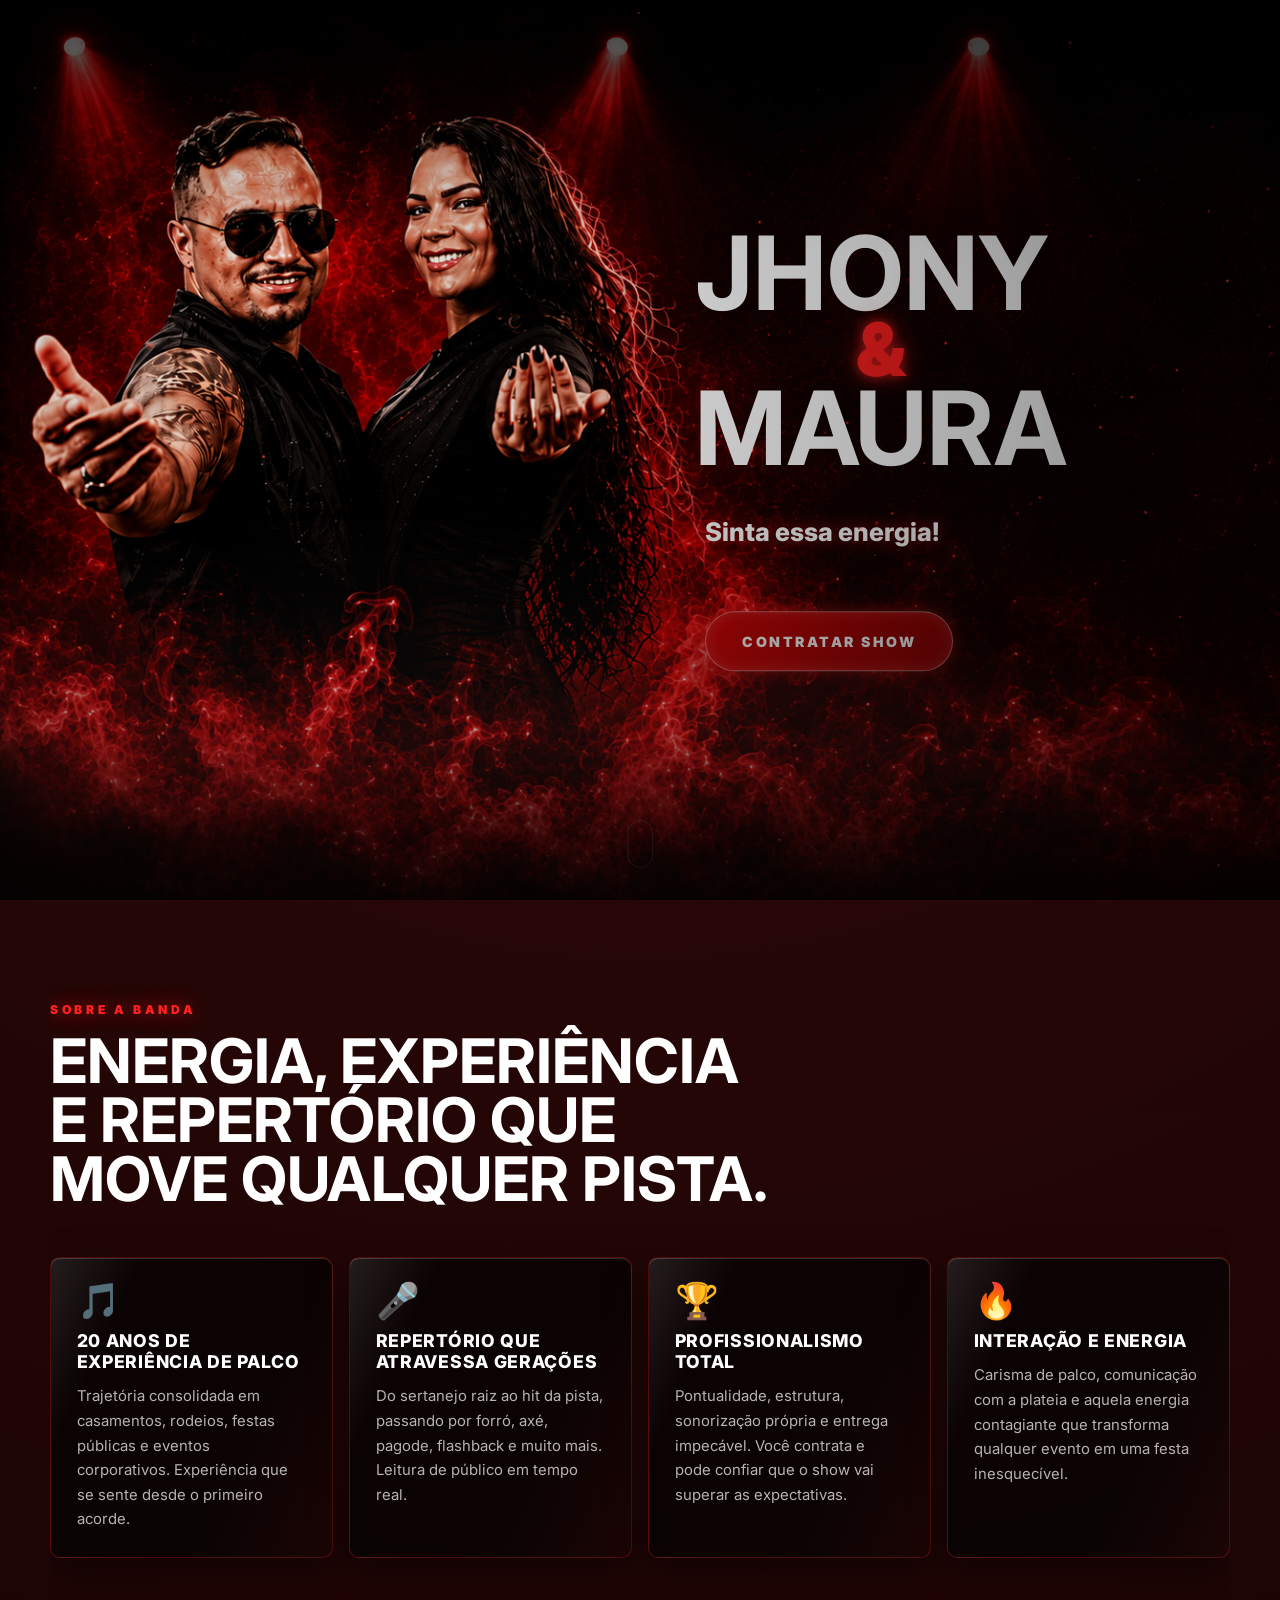
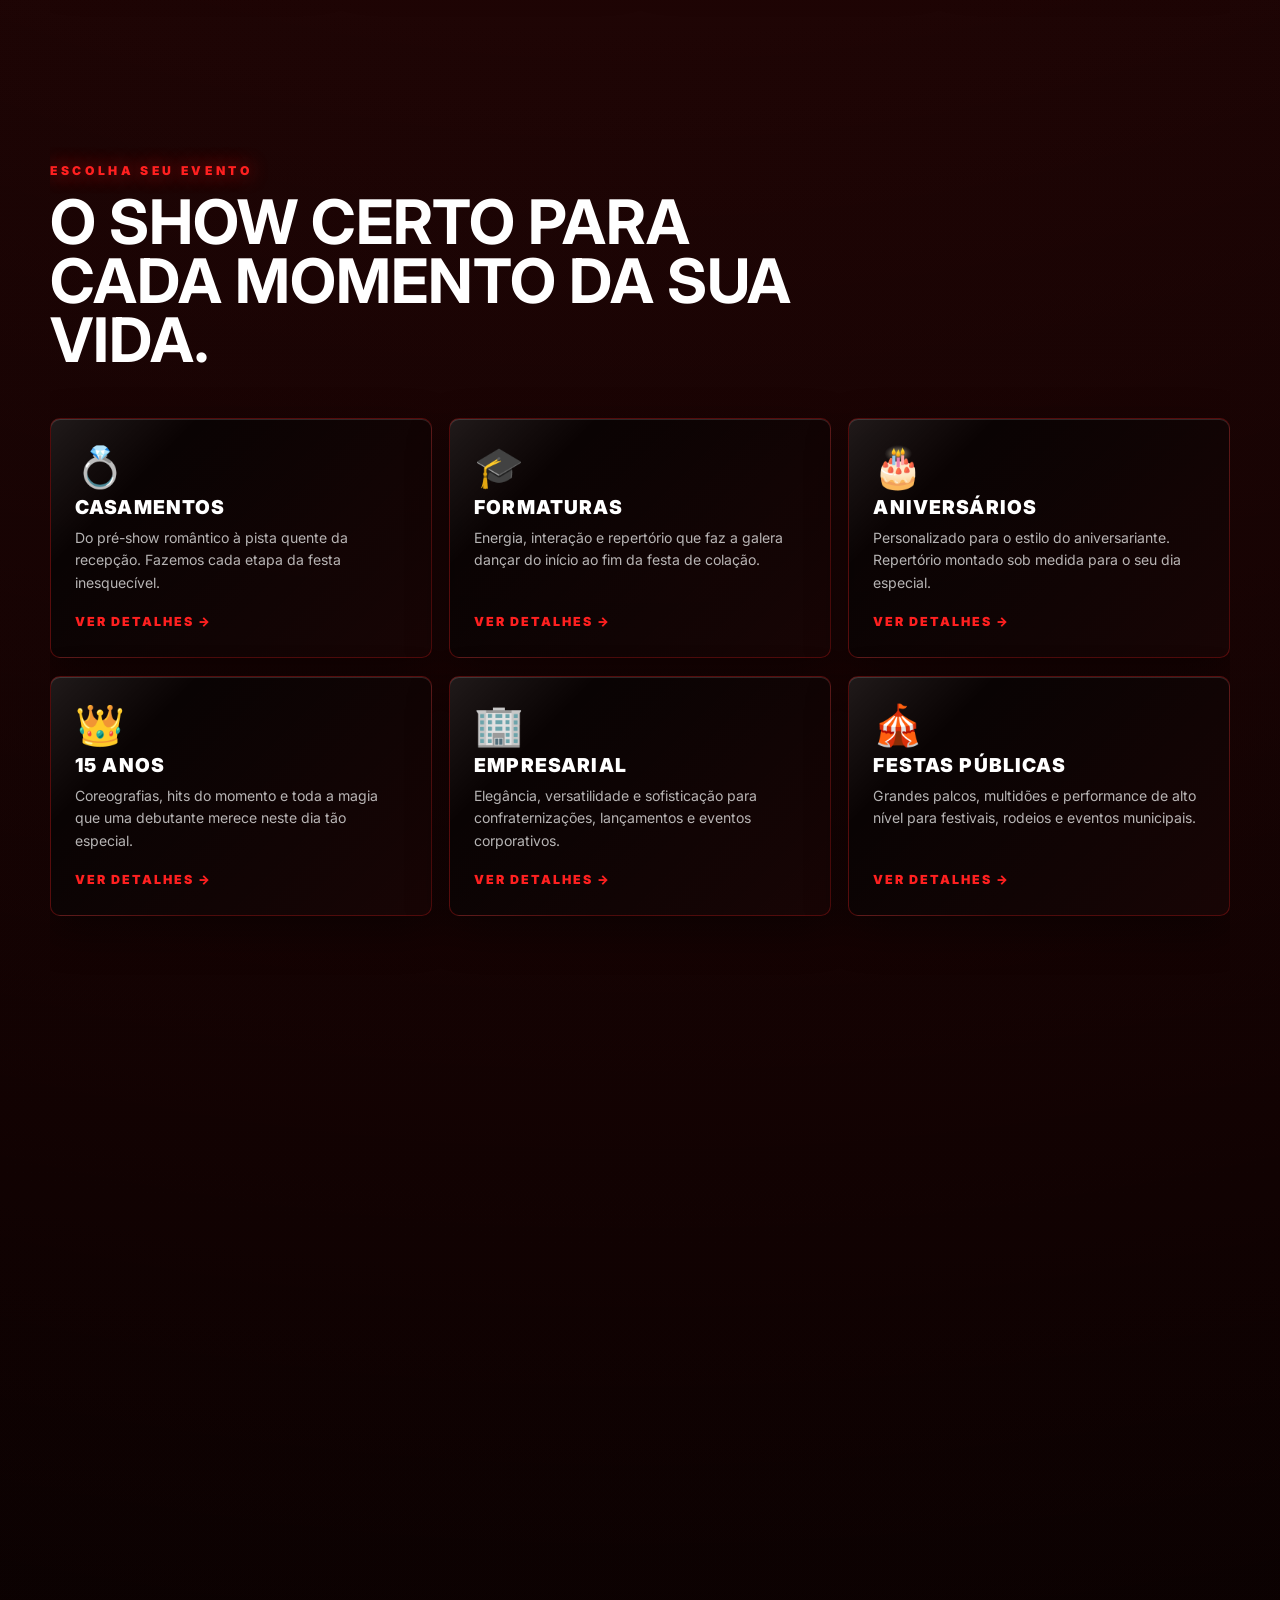
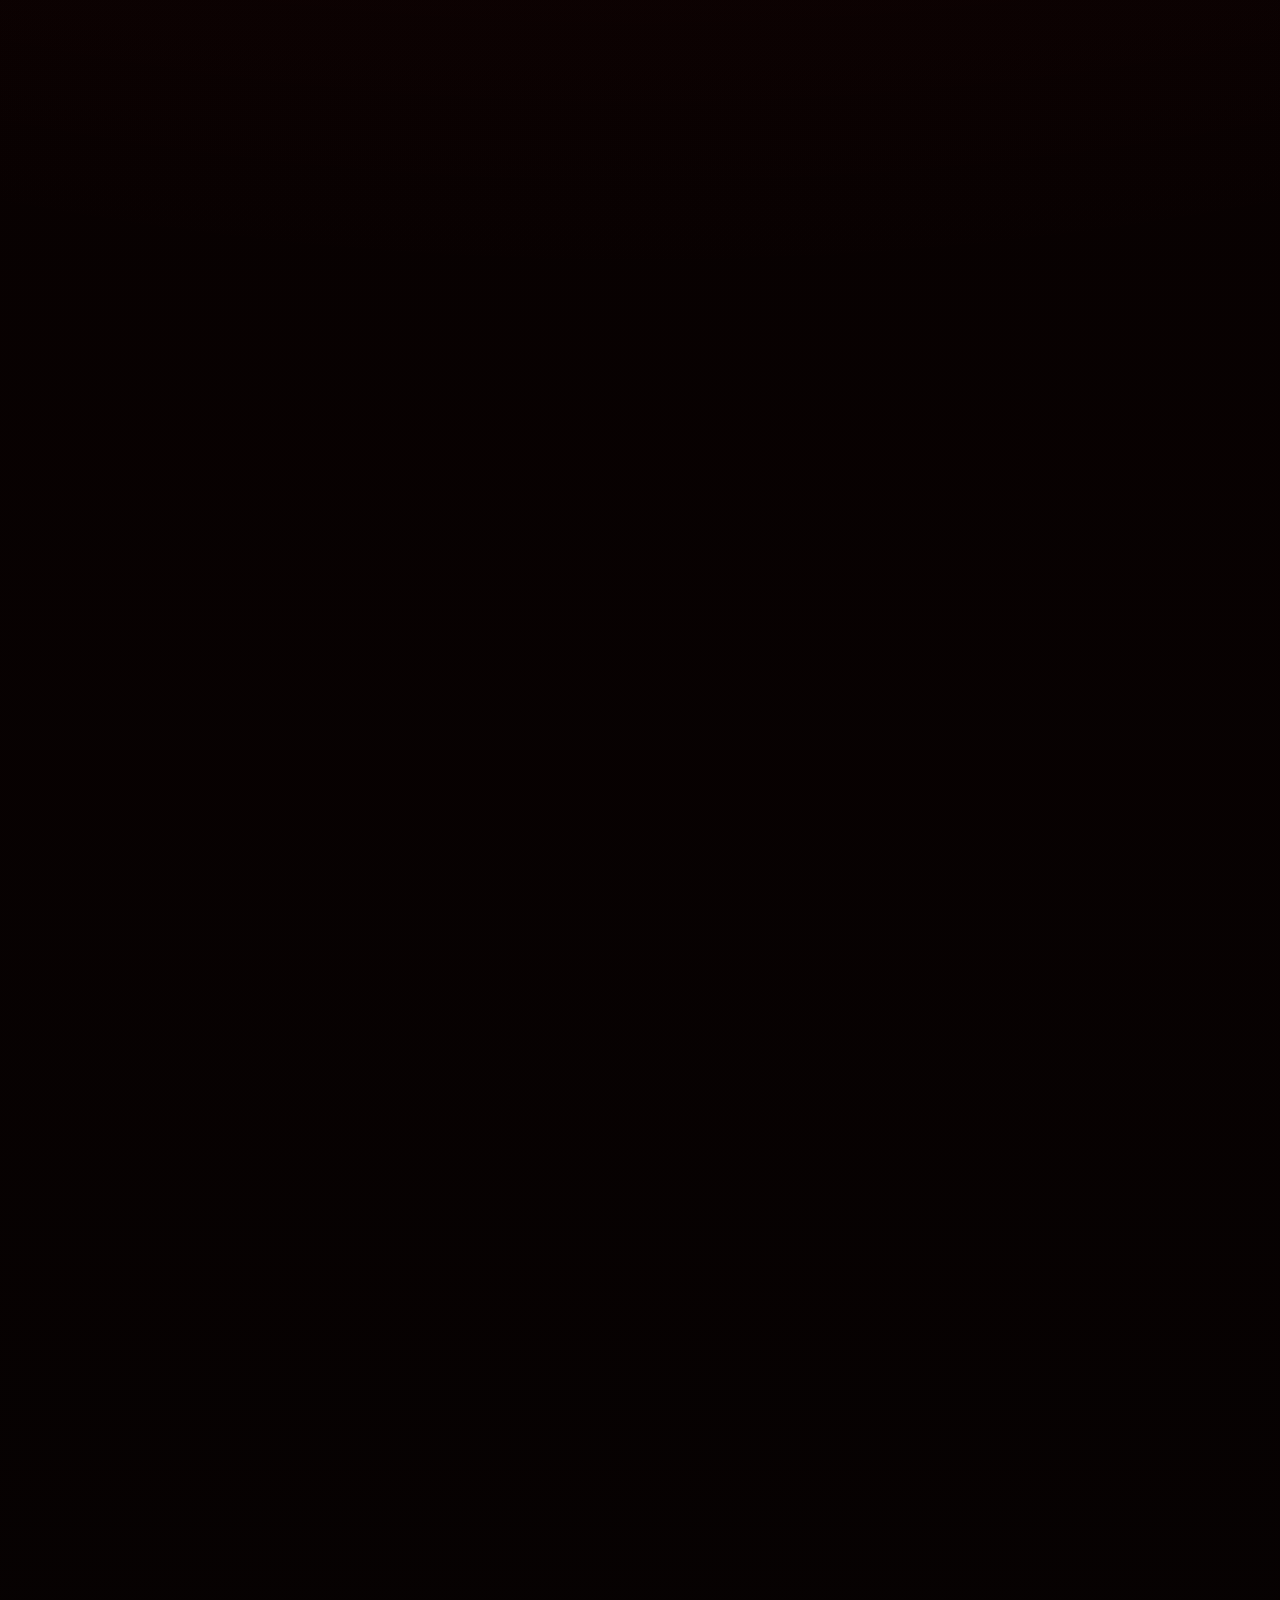
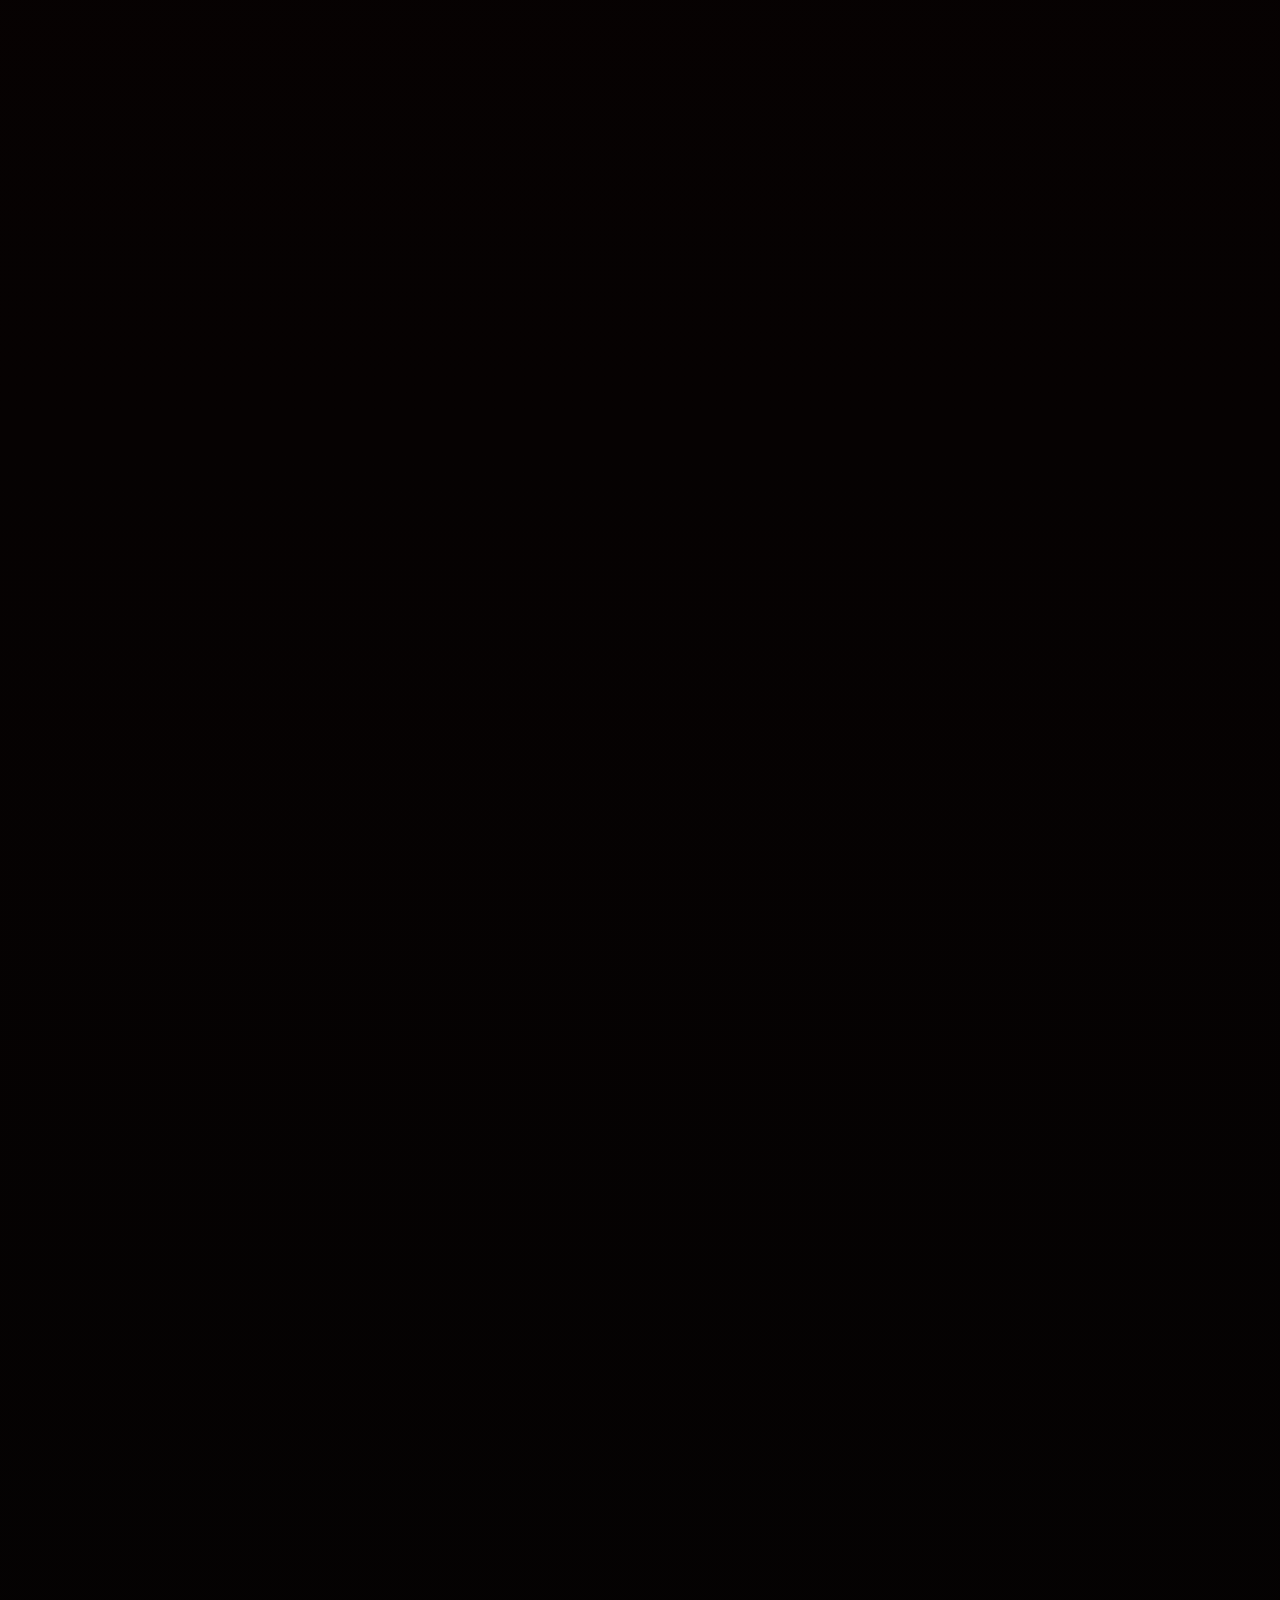
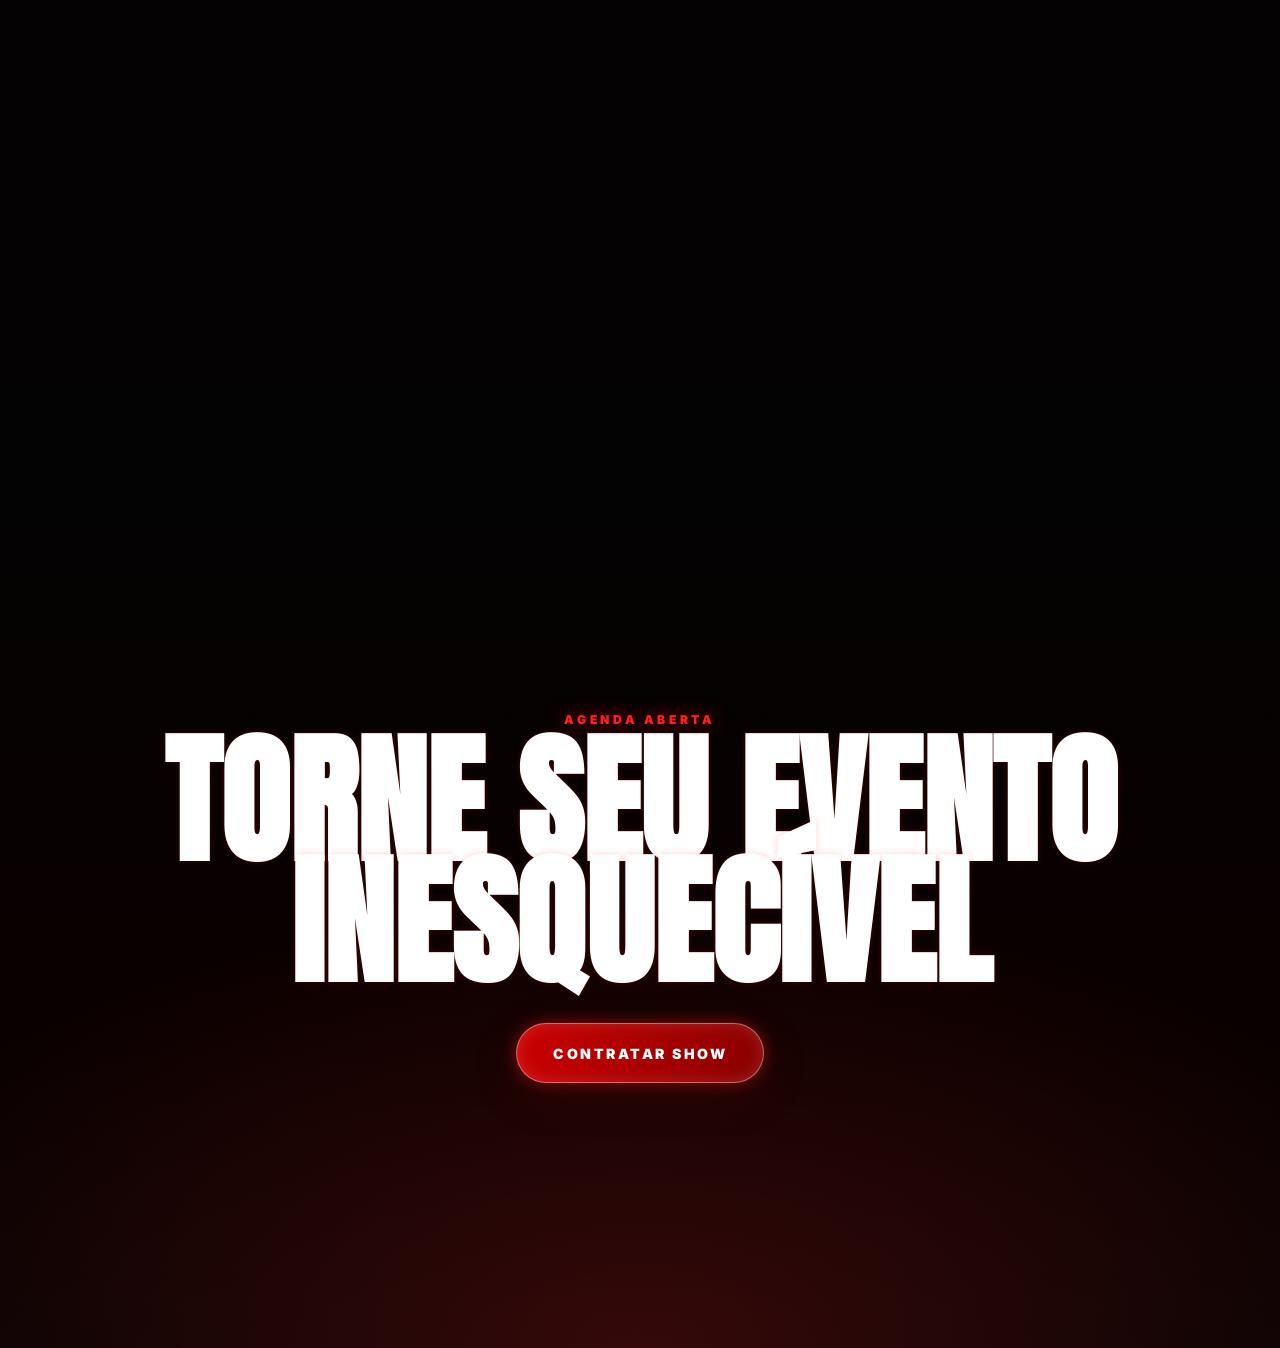
==== commit 23c2716b: "fix css 2.0" ====
--- a/index.html
+++ b/index.html
@@ -96,26 +96,6 @@
 
         </section>
 
-        <!-- ═══════════════════════════════════ 20 ANOS ═══ -->
-        <section class="section legacy" id="legado" aria-label="Trajetória">
-            <div class="legacy-inner reveal">
-                <div class="legacy-number">
-                    <span class="legacy-digit">20</span>
-                    <span class="legacy-plus">+</span>
-                </div>
-                <div class="legacy-text">
-                    <p class="kicker">Anos no cenário musical</p>
-                    <h2>Uma trajetória construída<br>no calor do palco</h2>
-                    <ul class="legacy-list">
-                        <li><span class="legacy-dot"></span>Centenas de casamentos realizados</li>
-                        <li><span class="legacy-dot"></span>Presença em grandes eventos corporativos</li>
-                        <li><span class="legacy-dot"></span>Festas públicas com multidões</li>
-                        <li><span class="legacy-dot"></span>Rodeios e festivais por todo o Brasil</li>
-                        <li><span class="legacy-dot"></span>Reconhecimento em televisão nacional</li>
-                    </ul>
-                </div>
-            </div>
-        </section>
 
         <!-- ═══════════════════════════════════ SOBRE ═══ -->
         <section class="section about" id="sobre">
@@ -131,7 +111,7 @@
             <div class="card-grid">
                 <article class="glass-card reveal">
                     <span class="card-icon" aria-hidden="true">🎵</span>
-                    <h3>+20 anos de palco</h3>
+                    <h3>20 anos de experiência de palco</h3>
                     <p>Trajetória consolidada em casamentos, rodeios, festas públicas e eventos corporativos. Experiência que se sente desde o primeiro acorde.</p>
                 </article>
                 <article class="glass-card reveal">
--- a/style.css
+++ b/style.css
@@ -123,19 +123,23 @@
 /* Layers cinematográficos – compostos, sem blur */
 .hero-layer { position: absolute; inset: 0; pointer-events: none; }
 
-.hero-vignette {
-    z-index: 1;
+.hero-vignette{
+    z-index:1;
     background:
-        linear-gradient(to bottom,
-            rgba(3,3,3,0.55) 0%,
-            rgba(3,3,3,0.08) 28%,
-            rgba(3,3,3,0.08) 55%,
-            rgba(3,3,3,0.70) 100%),
-        linear-gradient(to right,
-            rgba(3,3,3,0.10) 0%,
+        linear-gradient(
+            to bottom,
+            rgba(3,3,3,.28) 0%,
+            rgba(3,3,3,.04) 28%,
+            rgba(3,3,3,.04) 55%,
+            rgba(3,3,3,.42) 100%
+        ),
+        linear-gradient(
+            to right,
+            rgba(3,3,3,.05) 0%,
             transparent 20%,
-            rgba(3,3,3,0.60) 52%,
-            rgba(3,3,3,0.92) 100%);
+            rgba(3,3,3,.18) 55%,
+            rgba(3,3,3,.45) 100%
+        );
 }
 
 .hero-glow {
@@ -171,13 +175,12 @@
     pointer-events: none;
 }
 
-.hero-content {
-    width: min(1400px, 92vw);
-    margin: 0 auto;
-
-    display:flex;
-    justify-content:flex-end;
-    align-items:center;
+.hero-content{
+    width:min(1600px,94vw);
+    height:100%;
+    margin:0 auto;
+
+    position:relative;
 }
 
 /* ── Título hero ── */
@@ -185,39 +188,58 @@
     margin-bottom: 1.25rem;
 }
 
-.hero-title {
-    display: flex;
-    flex-wrap: wrap;
-    align-items: baseline;
-    justify-content: center;
-    column-gap: clamp(1.2rem, 4vw, 4.5rem);
-    row-gap: clamp(0.35rem, 1.5vw, 1rem);
-    margin: 0;
-    font-family: "Anton", Impact, sans-serif;
-    font-size: clamp(5rem, 5.8vw, 7rem);
-    line-height: 0.92;
-    text-transform: uppercase;
+.hero-title{
+    display:block;
+    margin:0;
+    text-align:left;
+    line-height:.88;
+    font-size:clamp(5rem,8vw,8rem);
+}
+
+
+.hero-info{
+    align-items: flex-start;
+    position:absolute;
+
+    top:50%;
+    right:5%;
+
+    left:auto;
+
+    transform:translateY(-50%);
+
+    width:min(560px,38vw);
+
+    display:flex;
+    flex-direction:column;
+    align-items:flex-start;
+    justify-content:center;
+
+    gap:1.5rem;
+}
+
+
+.hero-amp{
+    display:block;
+
+    width:100%;
+
+    text-align:center;
+
+    color:var(--red);
+
+    font-size:.72em;
+    font-weight:900;
+
     text-shadow:
-        0 0 6px rgba(255,32,32,0.22),
-        0 2px 32px rgba(0,0,0,0.6);
-}
-
-
-.hero-info{
-    width:520px;
-
-    margin-right: clamp(6rem, 10vw, 12rem);
-}
-
-
-.hero-amp {
-    font-size: 0.72em;
-    opacity: 0.92;
-}
-
+        0 0 12px rgba(255,32,32,.8),
+        0 0 30px rgba(255,32,32,.45);
+}
 .hero-subtitle {
     margin: 1.2rem 0 2rem;
-    font-size: clamp(1.25rem, 3vw, 2.25rem);
+    font-size: clamp(1.35rem, 2vw, 2rem);
+    max-width:none;
+    width:fit-content;
     font-weight: 800;
     text-shadow: 0 0 18px rgba(255,32,32,0.7), 0 2px 16px rgba(0,0,0,0.5);
 }
@@ -235,6 +257,7 @@
 
 /* ════════════════════ BOTÕES ════════════════════ */
 .btn {
+    align-self: flex-start;
     position: relative;
     overflow: hidden;
     display: inline-flex;
@@ -262,6 +285,7 @@
         opacity 240ms ease;
     will-change: transform;
     isolation: isolate;
+    margin-top:.5rem;
 }
 
 /* brilho sweep */
@@ -283,7 +307,7 @@
 }
 
 .btn:hover::before {
-    opacity: 0.7;
+    opacity: 0.42;
     transform: translateX(72%) rotate(10deg);
 }
 
@@ -1050,9 +1074,15 @@
     }
 
     /* Mobile: rosto na parte superior da imagem */
-    .hero-image {
-        object-position: center top;
-    }
+   .hero-image{
+
+    object-fit:cover;
+
+    object-position:center top;
+
+    transform:scale(1.05);
+
+}
 
     .hero-content {
         min-height: 100svh;
@@ -1060,19 +1090,37 @@
         padding-inline: 1.25rem;
     }
 
-    .hero-info {
-        margin-left: 0;
-        width: 100%;
-        text-align: center;
-    }
-
-    .hero-title {
-        flex-direction: column;
-        align-items: center;
-        row-gap: 0.75rem;
-        line-height: 0.84;
-        font-size: clamp(3.2rem, 14vw, 5.5rem);
-    }
+    .hero-info{
+
+    position:relative;
+
+    top:auto;
+    right:auto;
+    left:auto;
+
+    transform:none;
+
+    width:100%;
+
+    max-width:340px;
+
+    margin:0 auto;
+
+    padding-top:55vh;
+
+    display:flex;
+    align-items:center;
+    text-align:center;
+}
+
+
+   .hero-title{
+
+    font-size:clamp(3rem,14vw,4.5rem);
+
+    line-height:.88;
+
+}
 
     .kicker {
         font-size: 0.68rem;
@@ -1203,8 +1251,10 @@
 }
 
 @media (max-width: 480px) {
-    .hero-title {
-        font-size: clamp(2.85rem, 15vw, 4rem);
+    .hero-title{
+    font-size:clamp(2.8rem,15vw,4.2rem);
+    line-height:.86;
+
     }
 
     .tv-card {
@@ -1215,6 +1265,7 @@
         font-size: clamp(1.1rem, 4.5vw, 1.6rem);
     }
 }
+
 
 @media (max-width: 380px) {
     .section { width: calc(100% - 1.5rem); }
@@ -1262,14 +1313,9 @@
 /*----------Contorno--------------*/
 
 .hero-title span{
-
-    -webkit-text-stroke: 1.2px rgba(255, 255, 255, 0.959);
-
-    text-shadow:
-        0 0 4px rgba(255,0,0,.20),
-        0 2px 18px rgba(0,0,0,.55);
-
-}
+    display:block;
+}
+
 
 /* HERO PICTURE */
 
@@ -1277,4 +1323,9 @@
     position:absolute;
     inset:0;
     z-index:0;
+}
+
+
+.hero-info > :not(.hero-title){
+    margin-left:.65rem;
 }
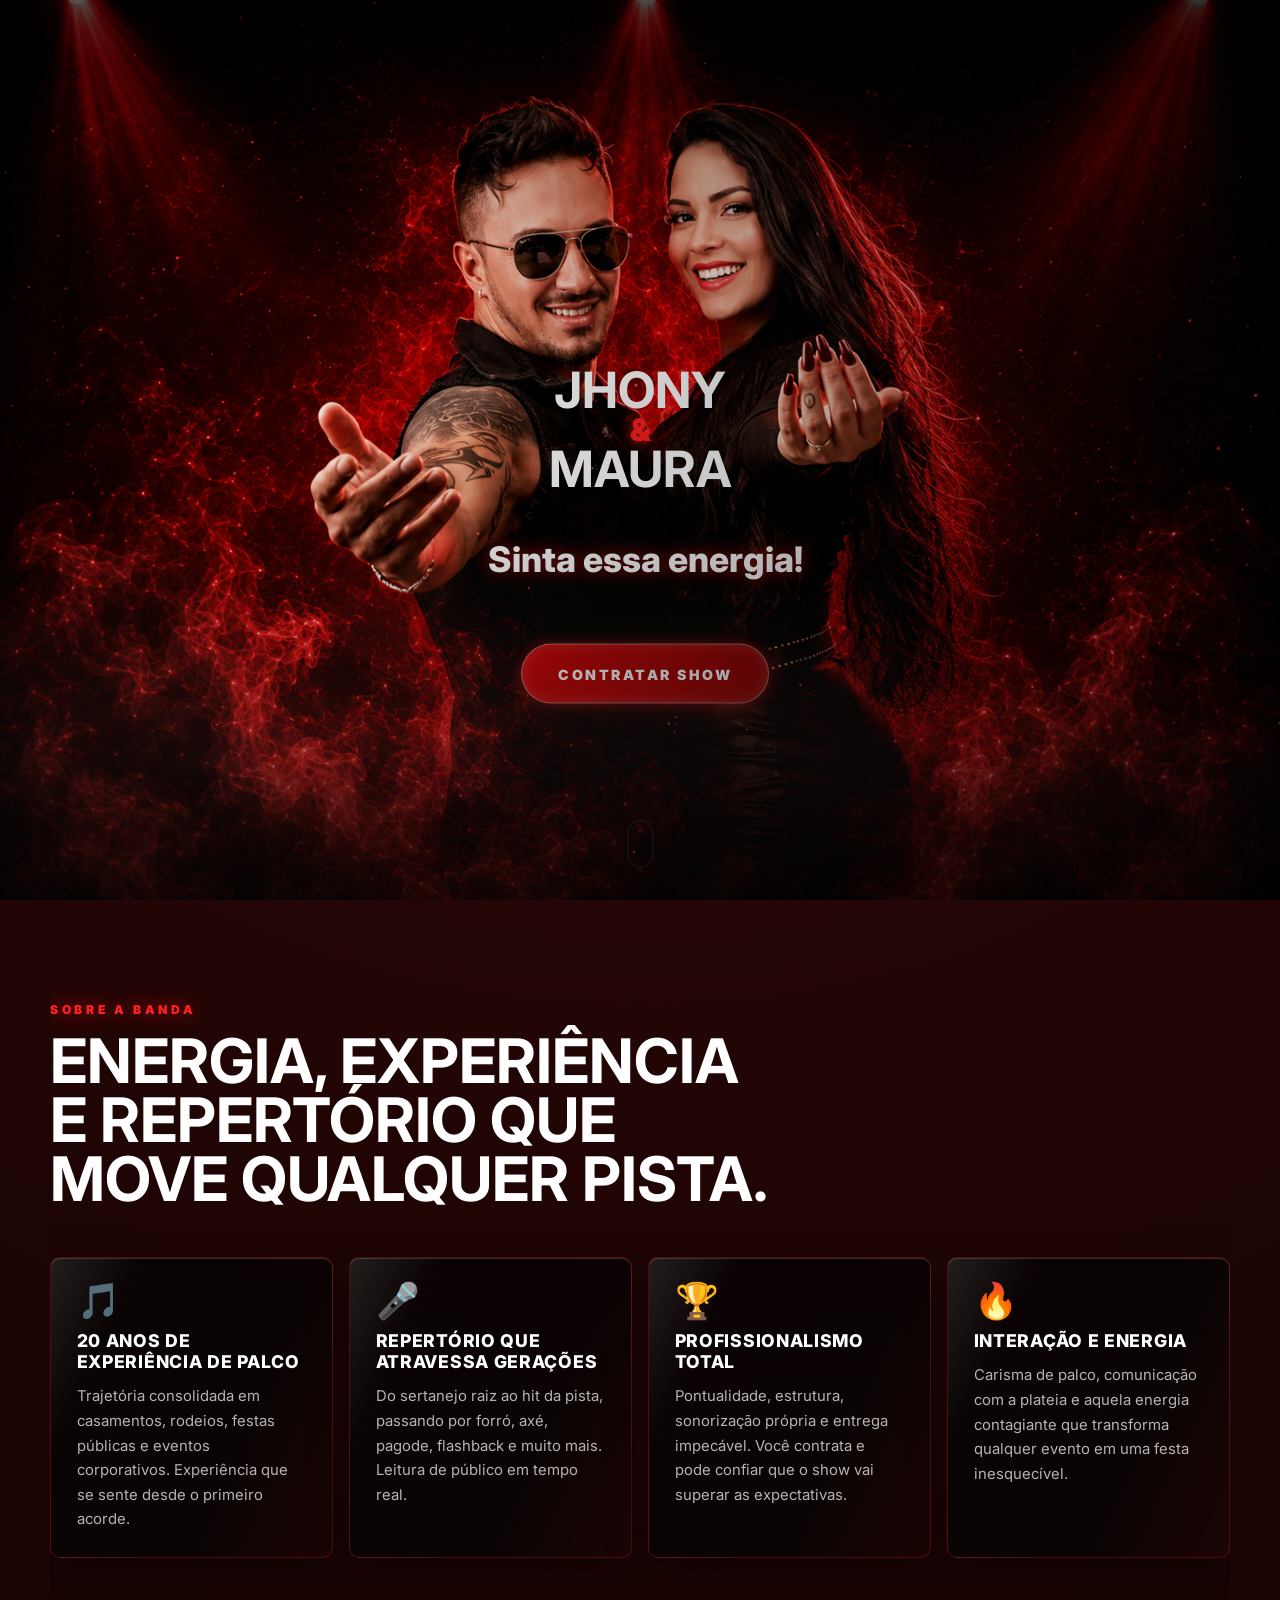
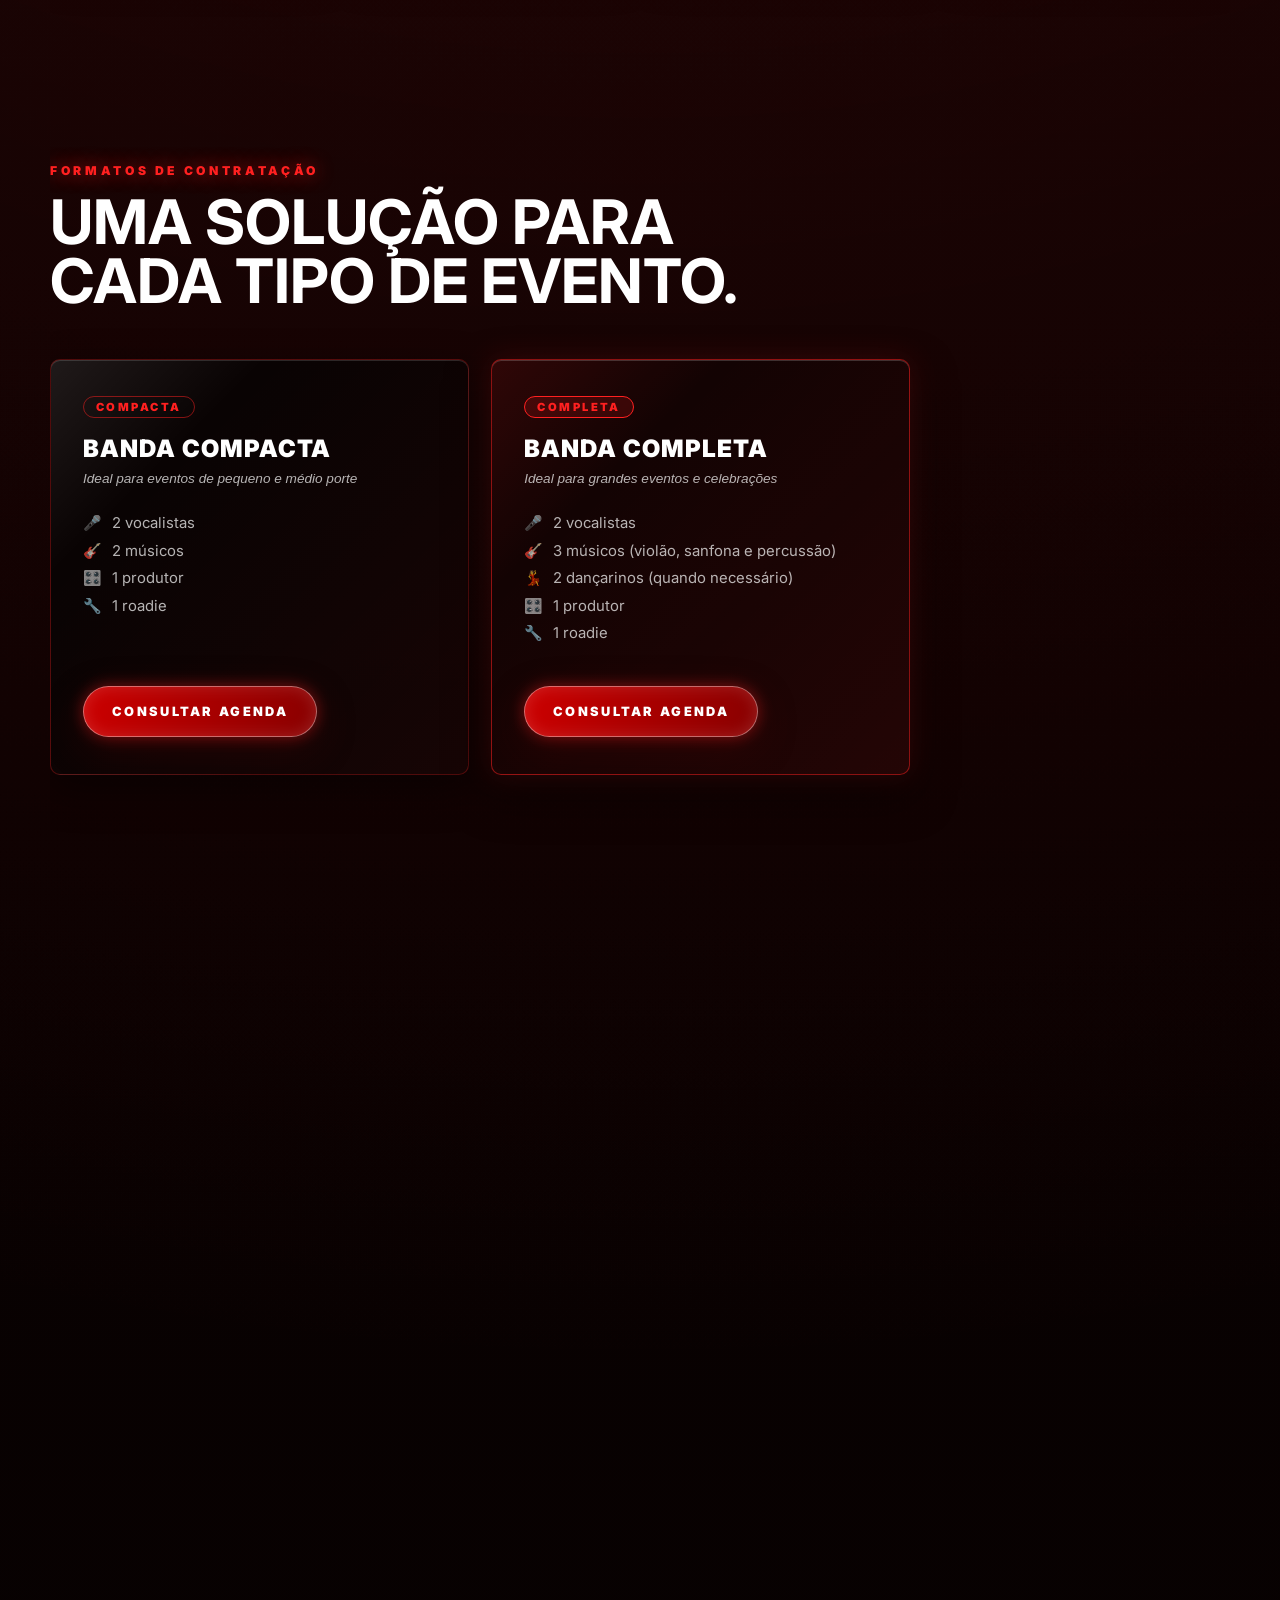
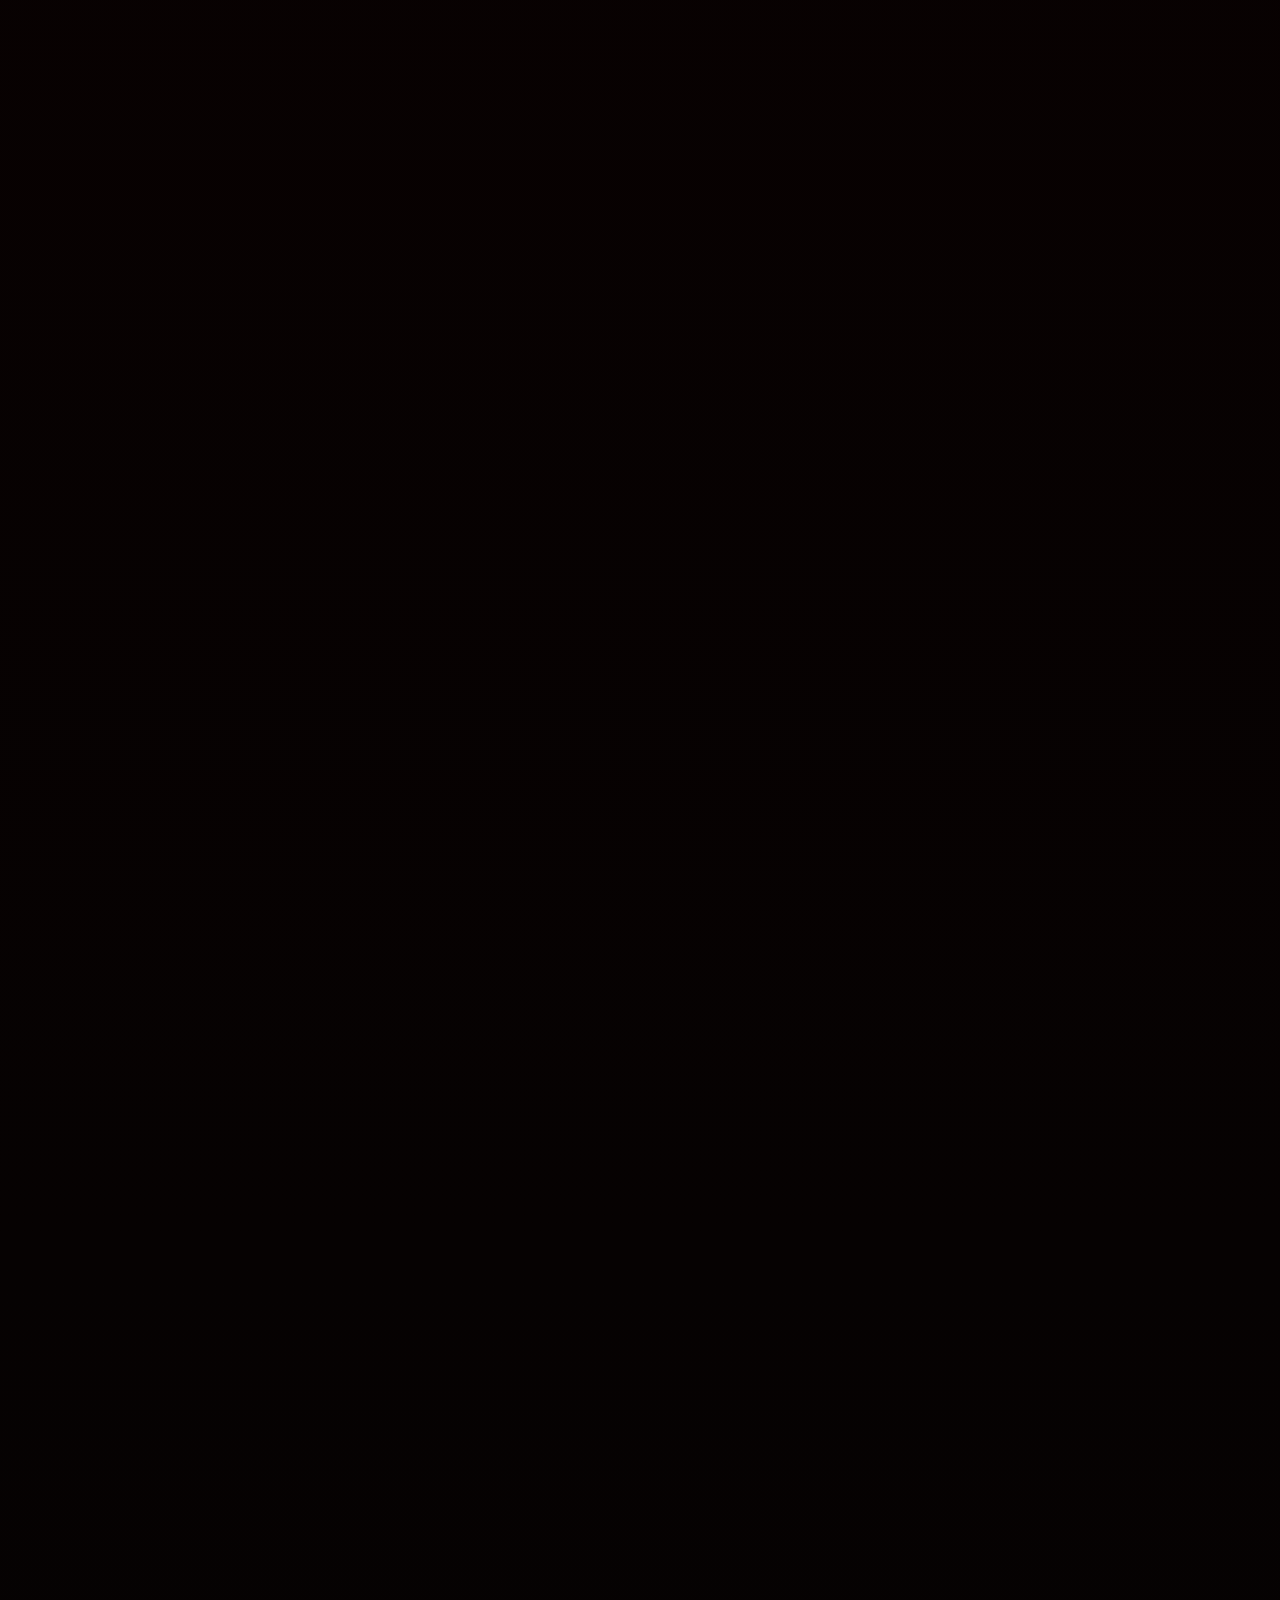
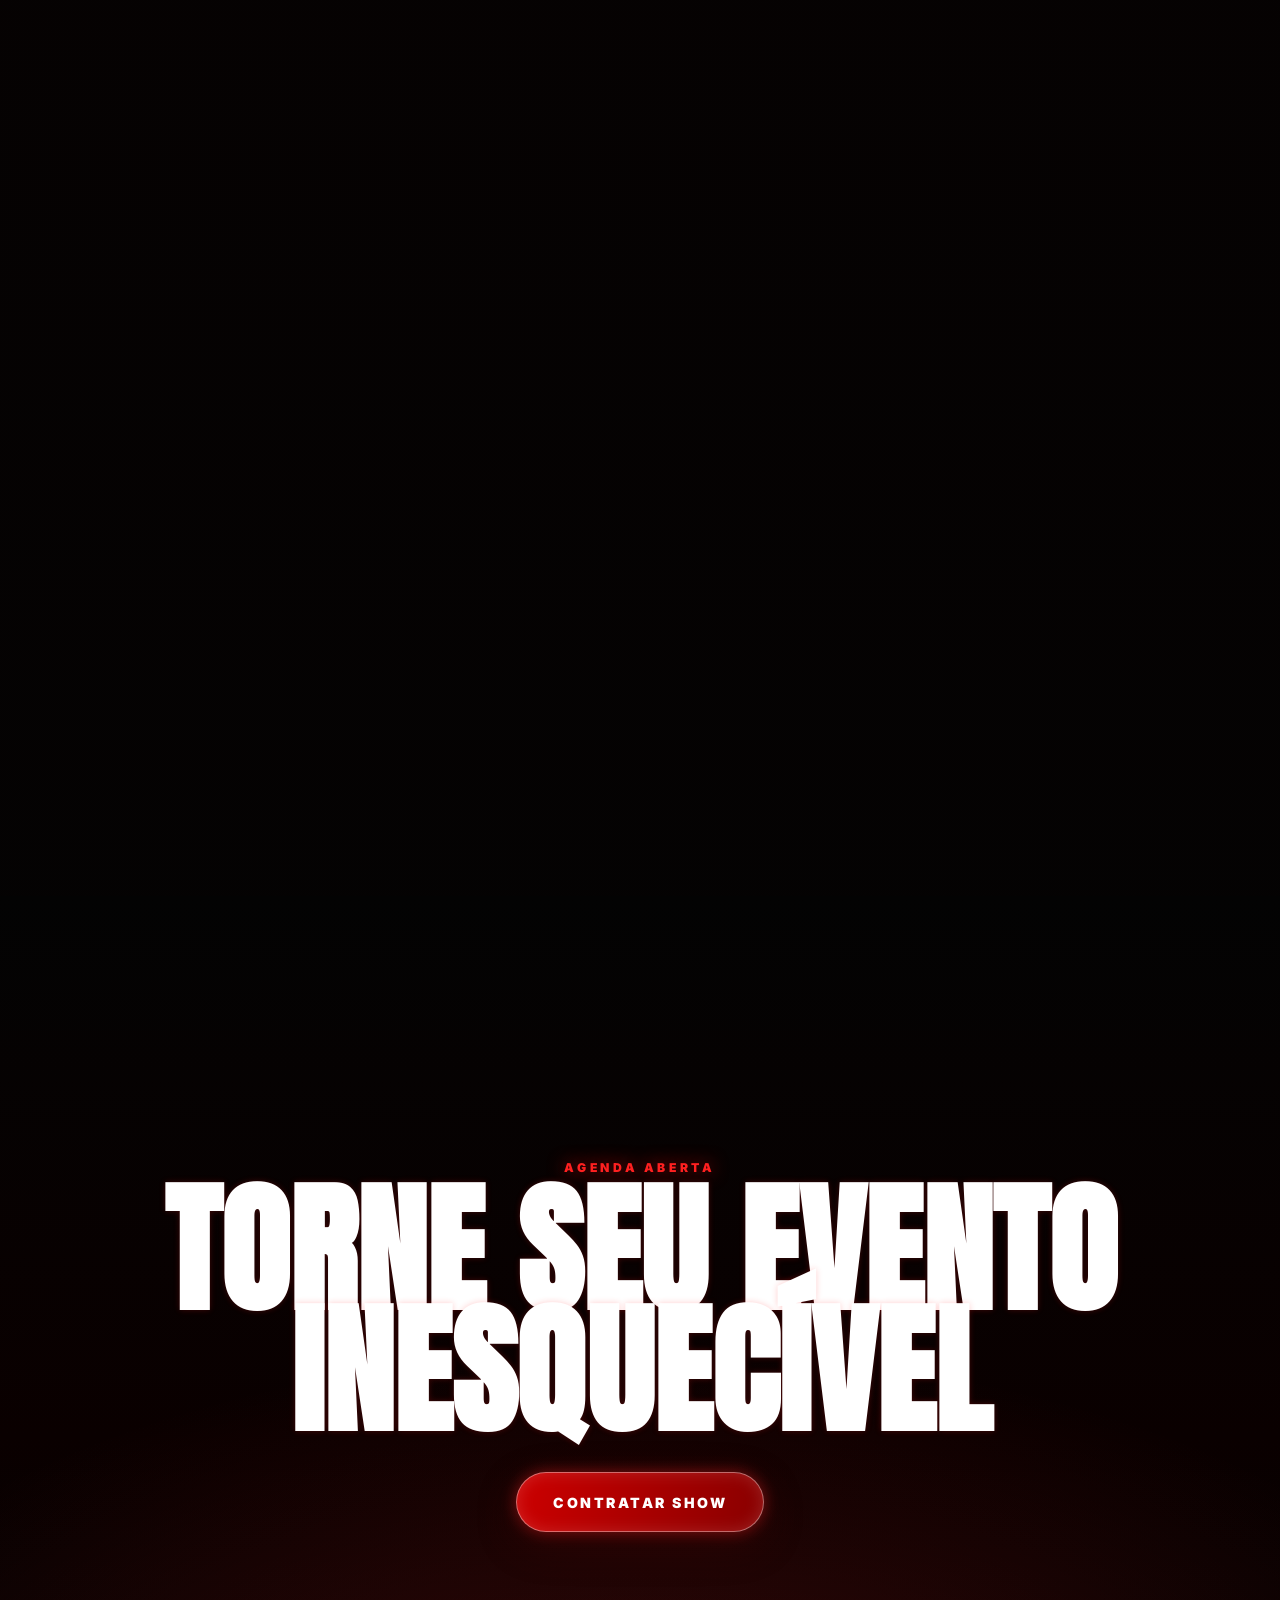
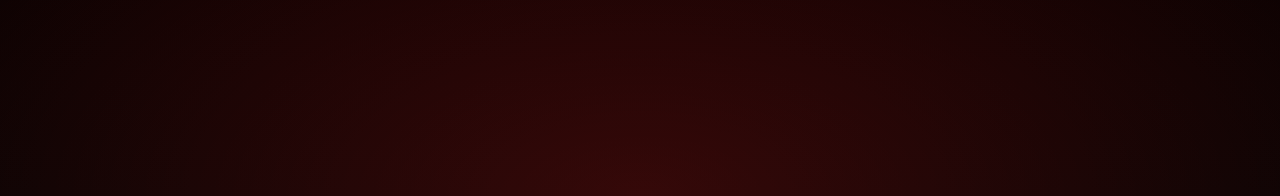
==== commit ae5b4a65: "refinando o card 15 anos" ====
--- a/index.html
+++ b/index.html
@@ -132,62 +132,6 @@
             </div>
         </section>
 
-        <!-- ═══════════════════════════════════ ESCOLHA SEU EVENTO ═══ -->
-        <section class="section events" id="eventos">
-            <div class="section-header reveal">
-                <p class="kicker">Escolha seu evento</p>
-                <h2 class="title-stagger">
-                    <span>O show certo para</span>
-                    <span>cada momento da sua vida.</span>
-                </h2>
-            </div>
-
-            <div class="events-grid">
-
-                <a class="event-card reveal" href="shows/casamentos.html" aria-label="Ver show para Casamentos">
-                    <span class="event-icon" aria-hidden="true">💍</span>
-                    <strong>Casamentos</strong>
-                    <p>Do pré-show romântico à pista quente da recepção. Fazemos cada etapa da festa inesquecível.</p>
-                    <span class="event-cta">Ver detalhes →</span>
-                </a>
-
-                <a class="event-card reveal" href="shows/formaturas.html" aria-label="Ver show para Formaturas">
-                    <span class="event-icon" aria-hidden="true">🎓</span>
-                    <strong>Formaturas</strong>
-                    <p>Energia, interação e repertório que faz a galera dançar do início ao fim da festa de colação.</p>
-                    <span class="event-cta">Ver detalhes →</span>
-                </a>
-
-                <a class="event-card reveal" href="shows/aniversarios.html" aria-label="Ver show para Aniversários">
-                    <span class="event-icon" aria-hidden="true">🎂</span>
-                    <strong>Aniversários</strong>
-                    <p>Personalizado para o estilo do aniversariante. Repertório montado sob medida para o seu dia especial.</p>
-                    <span class="event-cta">Ver detalhes →</span>
-                </a>
-
-                <a class="event-card reveal" href="shows/15-anos.html" aria-label="Ver show para 15 Anos">
-                    <span class="event-icon" aria-hidden="true">👑</span>
-                    <strong>15 Anos</strong>
-                    <p>Coreografias, hits do momento e toda a magia que uma debutante merece neste dia tão especial.</p>
-                    <span class="event-cta">Ver detalhes →</span>
-                </a>
-
-                <a class="event-card reveal" href="shows/empresarial.html" aria-label="Ver show para Eventos Empresariais">
-                    <span class="event-icon" aria-hidden="true">🏢</span>
-                    <strong>Empresarial</strong>
-                    <p>Elegância, versatilidade e sofisticação para confraternizações, lançamentos e eventos corporativos.</p>
-                    <span class="event-cta">Ver detalhes →</span>
-                </a>
-
-                <a class="event-card reveal" href="shows/festas-publicas.html" aria-label="Ver show para Festas Públicas">
-                    <span class="event-icon" aria-hidden="true">🎪</span>
-                    <strong>Festas Públicas</strong>
-                    <p>Grandes palcos, multidões e performance de alto nível para festivais, rodeios e eventos municipais.</p>
-                    <span class="event-cta">Ver detalhes →</span>
-                </a>
-
-            </div>
-        </section>
 
         <!-- ═══════════════════════════════════ FORMATOS DE CONTRATAÇÃO ═══ -->
         <section class="section formats" id="formatos">
@@ -346,11 +290,9 @@
                 <figure class="gallery-item photo-slot reveal">
                     <a href="shows/15-anos.html" class="gallery-link" aria-label="Show de 15 anos – ver detalhes">
                         <div class="photo-placeholder">
-                            <img src="assets/fotos/15anos.png" alt="Jhony e Maura na festa de 15 anos">
-                            <div class="gallery-overlay">
-                                <span>EXPERIÊNCIA</span>
-                                <strong>15 ANOS</strong>
-                                <p>Coreografias • Hits • Performance</p>
+                            <img src="assets/fotos/15-anos-card.png" 
+                            alt="Jhony e Maura na festa de 15 anos">
+                            <div class="gallery-overlay">    
                                 <small>Explorar →</small>
                             </div>
                         </div>
--- a/style.css
+++ b/style.css
@@ -191,31 +191,30 @@
 .hero-title{
     display:block;
     margin:0;
-    text-align:left;
-    line-height:.88;
-    font-size:clamp(5rem,8vw,8rem);
+    text-align:center;
+    line-height:.98;
+    font-size:50px;
 }
 
 
 .hero-info{
-    align-items: flex-start;
     position:absolute;
 
-    top:50%;
-    right:5%;
-
-    left:auto;
-
-    transform:translateY(-50%);
-
-    width:min(560px,38vw);
+    top: 55%;
+    left:50%;
+
+    transform:translate(-50%, -25%);
+
+    width:500px;
 
     display:flex;
     flex-direction:column;
-    align-items:flex-start;
+    align-items:center;
     justify-content:center;
 
     gap:1.5rem;
+
+    text-align:center;
 }
 
 
@@ -228,7 +227,7 @@
 
     color:var(--red);
 
-    font-size:.72em;
+    font-size:.62em;
     font-weight:900;
 
     text-shadow:
@@ -237,7 +236,7 @@
 }
 .hero-subtitle {
     margin: 1.2rem 0 2rem;
-    font-size: clamp(1.35rem, 2vw, 2rem);
+    font-size: clamp(2.2rem, 2vw, 2rem);
     max-width:none;
     width:fit-content;
     font-weight: 800;
@@ -257,7 +256,7 @@
 
 /* ════════════════════ BOTÕES ════════════════════ */
 .btn {
-    align-self: flex-start;
+    align-self: center;
     position: relative;
     overflow: hidden;
     display: inline-flex;
@@ -375,82 +374,6 @@
     text-transform: uppercase;
 }
 
-/* ════════════════════ LEGADO 20 ANOS ══════════ */
-.legacy-inner {
-    display: grid;
-    grid-template-columns: auto 1fr;
-    gap: clamp(2rem, 5vw, 5rem);
-    align-items: center;
-    padding: clamp(2.5rem, 5vw, 4rem) clamp(2rem, 5vw, 4rem);
-    border: 1px solid var(--border);
-    border-radius: var(--radius);
-    background:
-        linear-gradient(135deg, rgba(255,255,255,0.07), transparent 28%, rgba(255,32,32,0.06)),
-        var(--card-bg);
-    box-shadow:
-        0 0 40px rgba(255,32,32,0.08),
-        inset 0 1px 0 rgba(255,255,255,0.14);
-}
-
-.legacy-number {
-    display: flex;
-    align-items: flex-start;
-    line-height: 1;
-    user-select: none;
-}
-
-.legacy-digit {
-    font-family: "Anton", Impact, sans-serif;
-    font-size: clamp(6rem, 18vw, 14rem);
-    color: var(--red);
-    text-shadow:
-        0 0 30px rgba(255,32,32,0.6),
-        0 0 80px rgba(255,32,32,0.2);
-    letter-spacing: -0.02em;
-}
-
-.legacy-plus {
-    font-family: "Anton", Impact, sans-serif;
-    font-size: clamp(3rem, 8vw, 6rem);
-    color: var(--red);
-    margin-top: 0.5rem;
-    opacity: 0.8;
-}
-
-.legacy-text h2 {
-    margin: 0.5rem 0 1.25rem;
-    font-size: clamp(1.5rem, 3.5vw, 2.6rem);
-    font-weight: 900;
-    text-transform: uppercase;
-    line-height: 1.1;
-}
-
-.legacy-list {
-    list-style: none;
-    margin: 0;
-    padding: 0;
-    display: flex;
-    flex-direction: column;
-    gap: 0.6rem;
-}
-
-.legacy-list li {
-    display: flex;
-    align-items: center;
-    gap: 0.75rem;
-    color: var(--muted);
-    font-size: 0.95rem;
-}
-
-.legacy-dot {
-    flex-shrink: 0;
-    width: 6px;
-    height: 6px;
-    border-radius: 50%;
-    background: var(--red);
-    box-shadow: 0 0 8px rgba(255,32,32,0.7);
-}
-
 /* ════════════════════ CARDS GLASS COMUNS ══════ */
 .glass-card,
 .tv-card,
@@ -816,9 +739,10 @@
 }
 
 .gallery-item {
+    aspect-ratio: 3/2;
     position: relative;
     overflow: hidden;
-    min-height: 22rem;
+    min-height: auto;
     margin: 0;
     border: 1px solid rgba(255,32,32,0.20);
     border-radius: var(--radius);
@@ -826,6 +750,7 @@
     box-shadow: 0 14px 38px rgba(0,0,0,0.36);
     transition: border-color 260ms ease, transform 260ms cubic-bezier(0.16,1,0.3,1);
 }
+
 
 .gallery-item:hover {
     border-color: rgba(255,32,32,0.60);
@@ -1085,7 +1010,7 @@
 }
 
     .hero-content {
-        min-height: 100svh;
+        max-width: 560px;
         justify-content: center;
         padding-inline: 1.25rem;
     }
@@ -1116,9 +1041,9 @@
 
    .hero-title{
 
-    font-size:clamp(3rem,14vw,4.5rem);
-
-    line-height:.88;
+    font-size:clamp(3.8rem, 7vw, 6rem);
+
+    line-height:.92;
 
 }
 
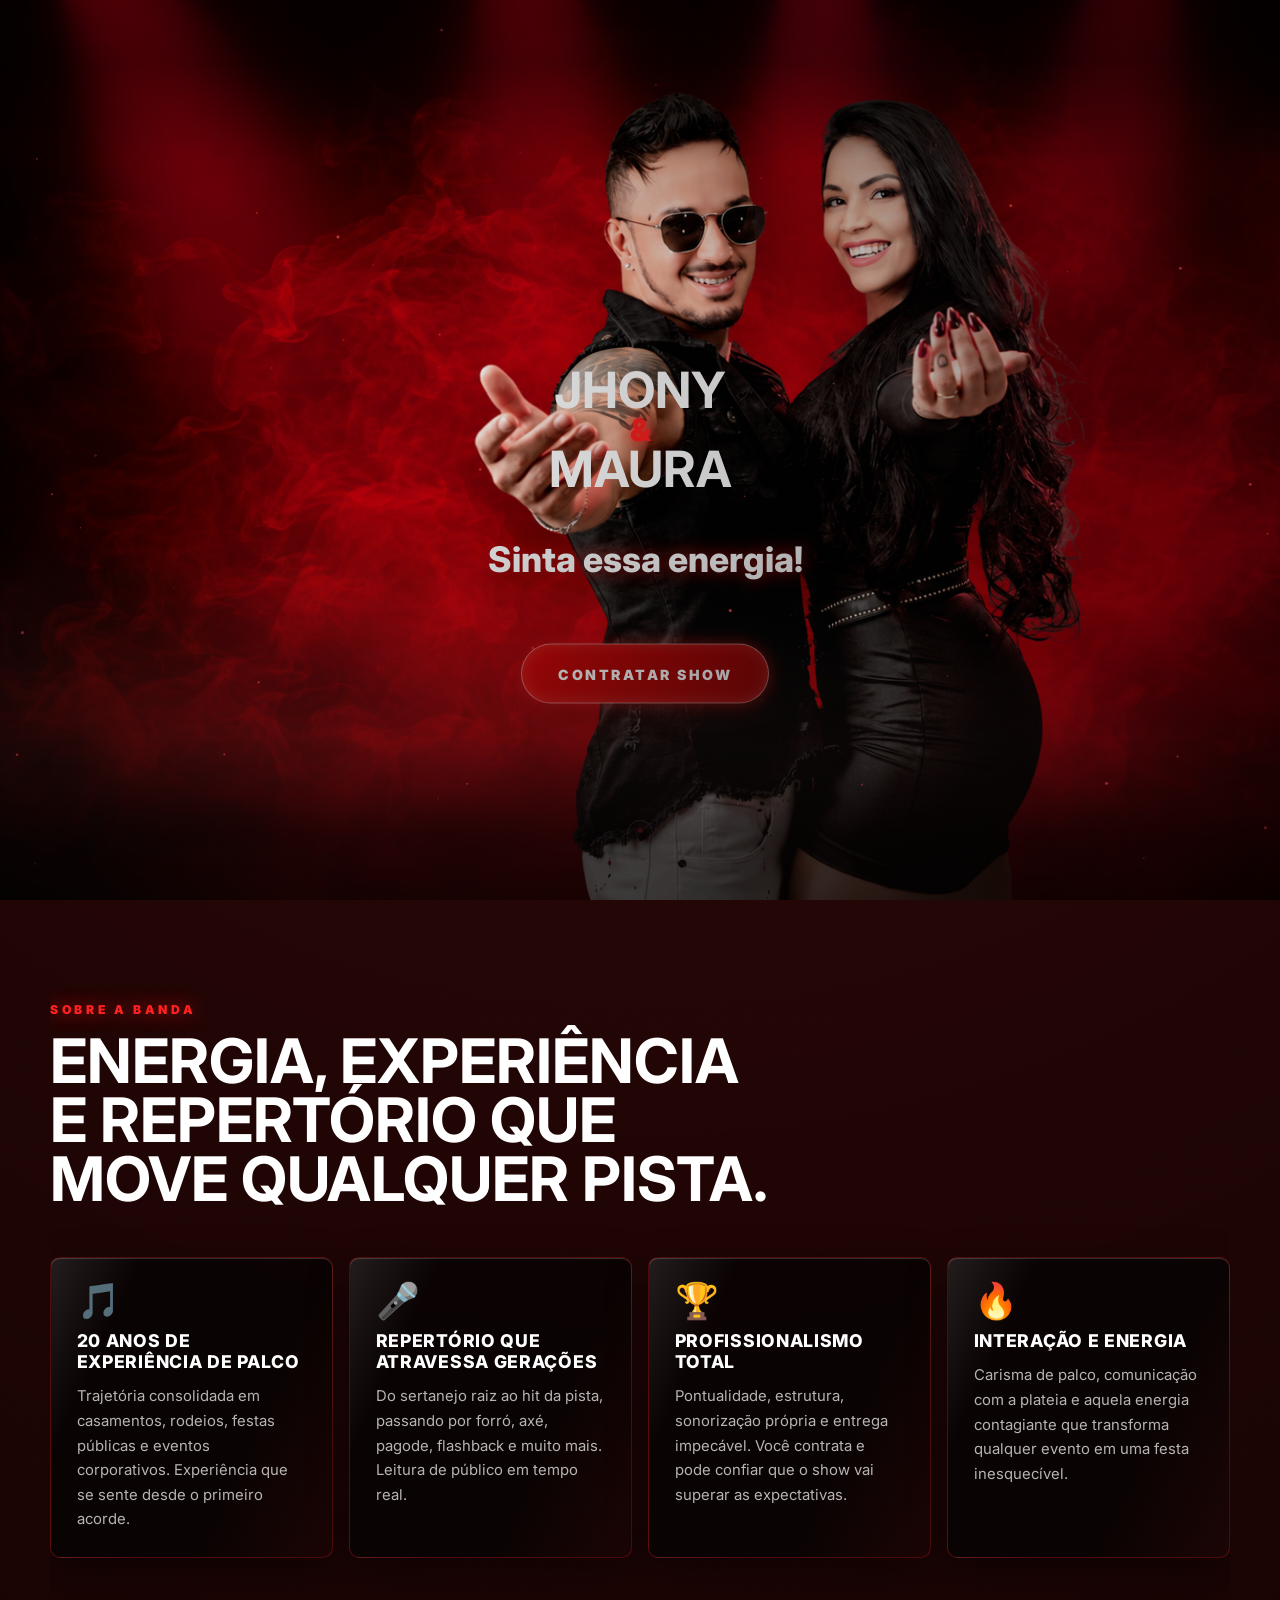
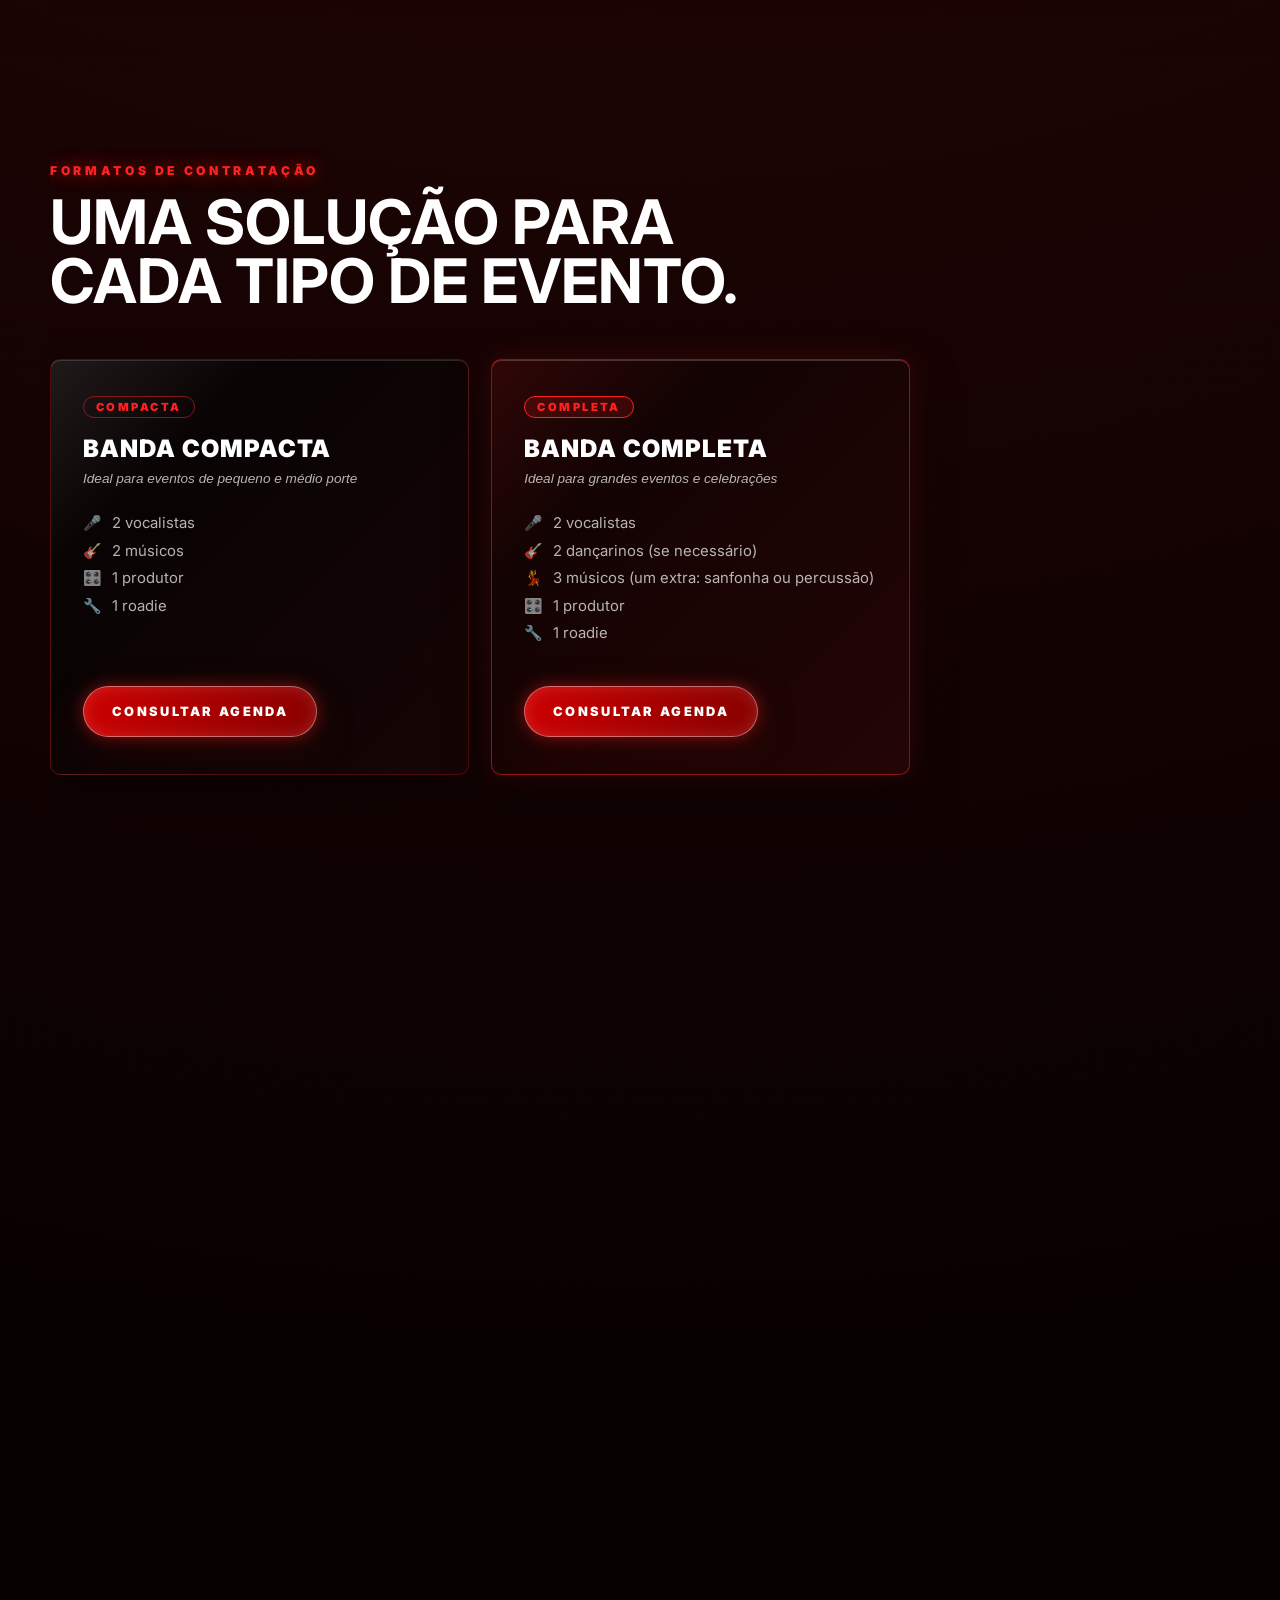
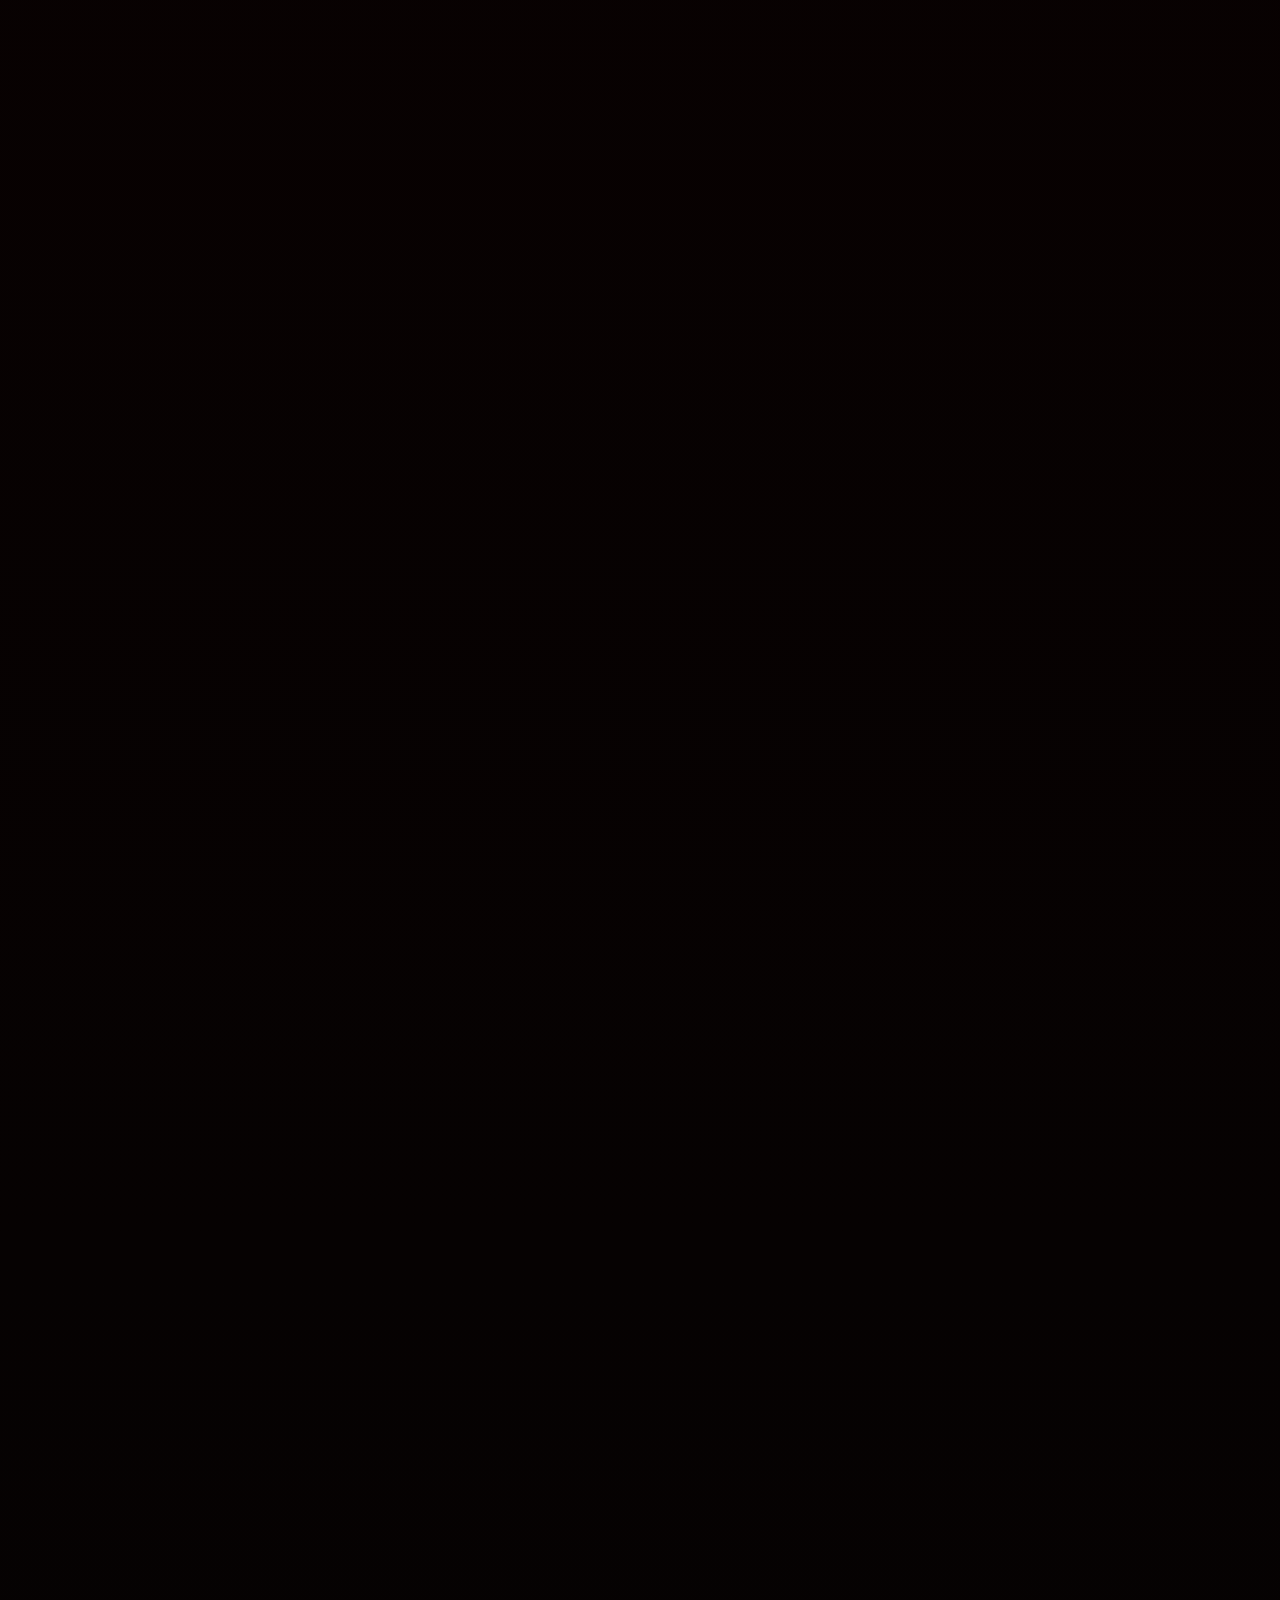
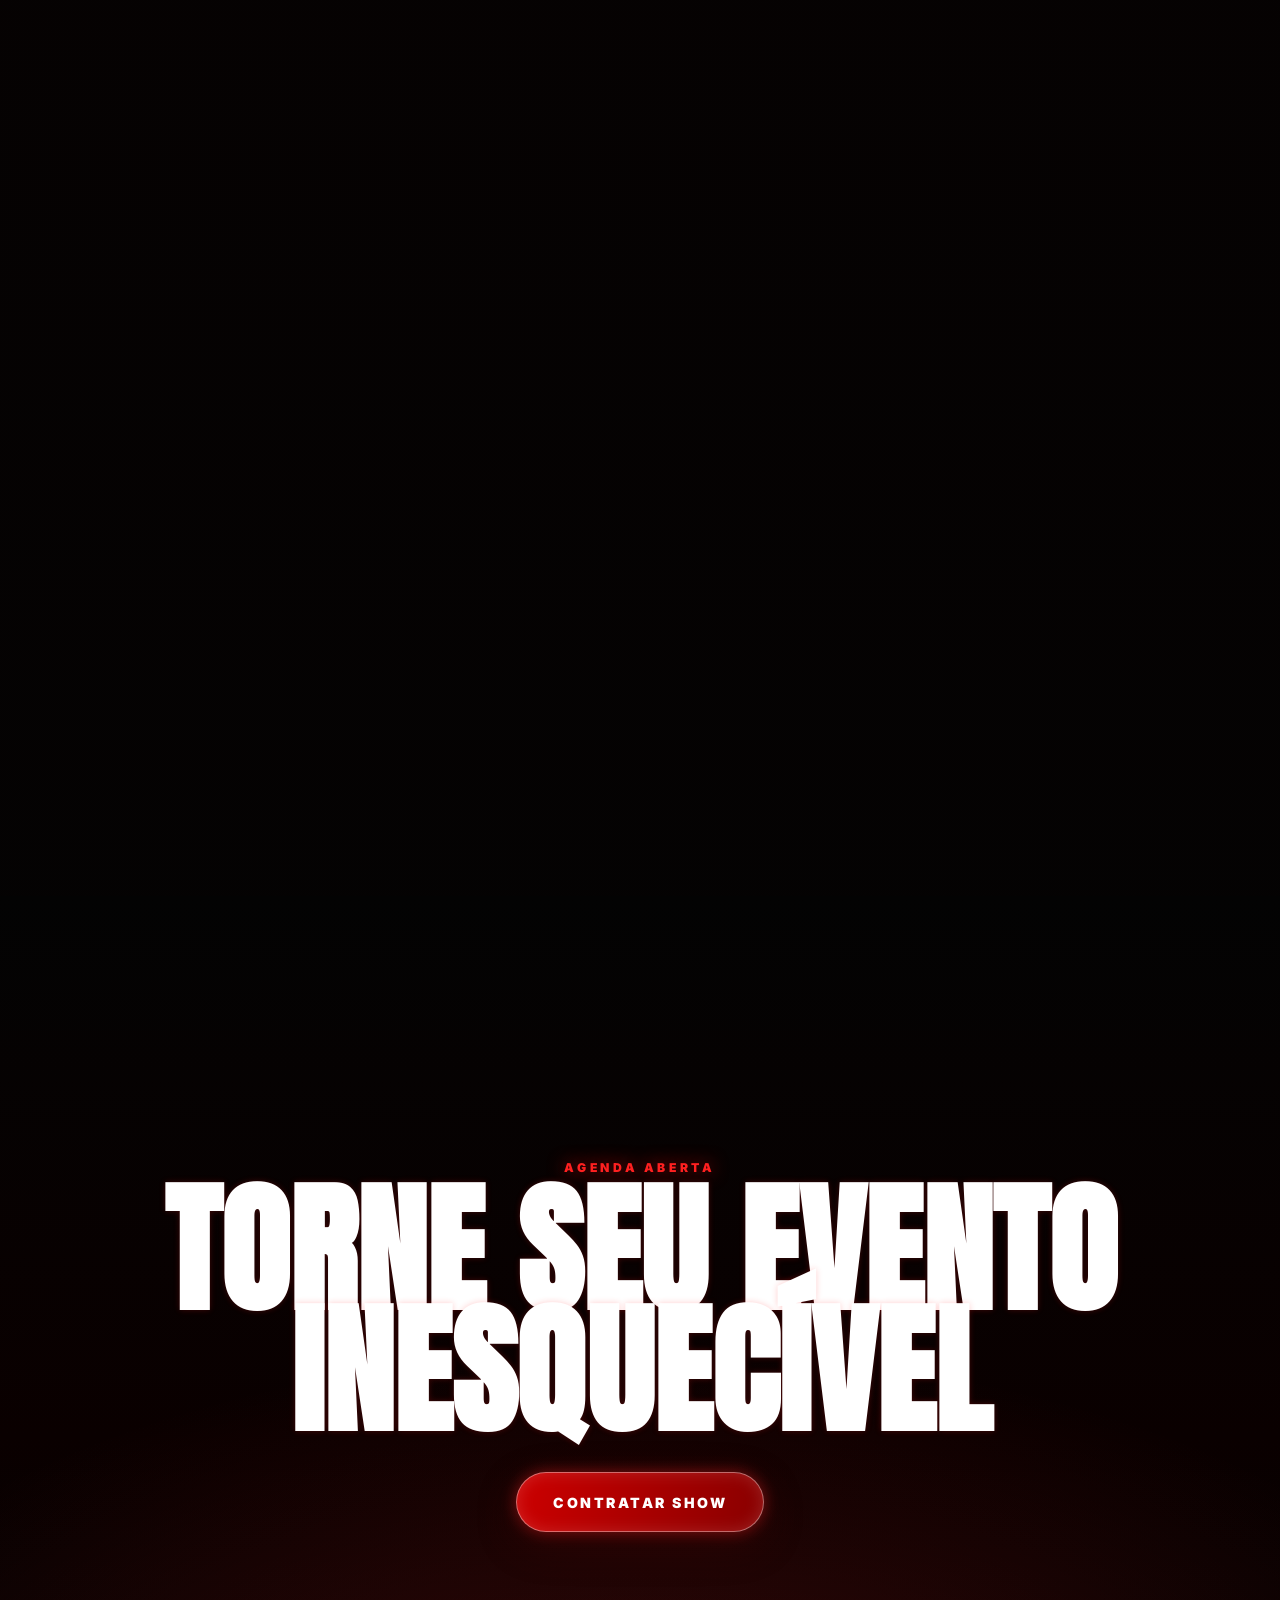
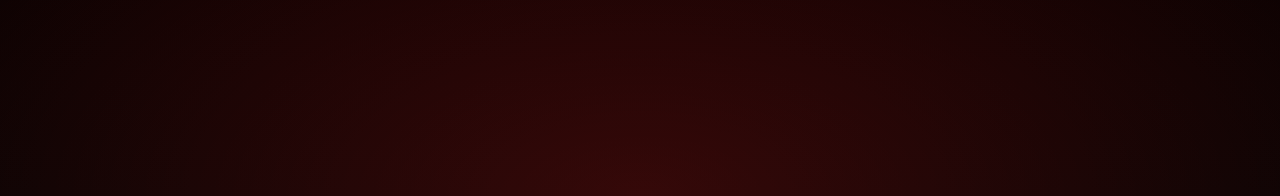
==== commit dd09fb27: "ajustando novas rotas e ux" ====
--- a/index.html
+++ b/index.html
@@ -166,10 +166,10 @@
                     <p class="format-ideal">Ideal para grandes eventos e celebrações</p>
                     <ul class="format-list">
                         <li><span aria-hidden="true">🎤</span> 2 vocalistas</li>
-                        <li><span aria-hidden="true">🎸</span> 3 músicos (violão, sanfona e percussão)</li>
-                        <li><span aria-hidden="true">💃</span> 2 dançarinos (quando necessário)</li>
+                        <li><span aria-hidden="true">🎸</span> 2 dançarinos (se necessário)</li>
+                        <li><span aria-hidden="true">💃</span> 3 músicos (um extra: sanfonha ou percussão)</li>
                         <li><span aria-hidden="true">🎛️</span> 1 produtor</li>
-                        <li><span aria-hidden="true">🔧</span> 1 roadie</li>
+                        <li><span aria-hidden="true">🔧</span> 1 roadie </li>
                     </ul>
                     <a class="btn format-btn magnetic" href="https://wa.me/5500000000000?text=Quero%20saber%20sobre%20a%20Banda%20Completa">
                         Consultar agenda
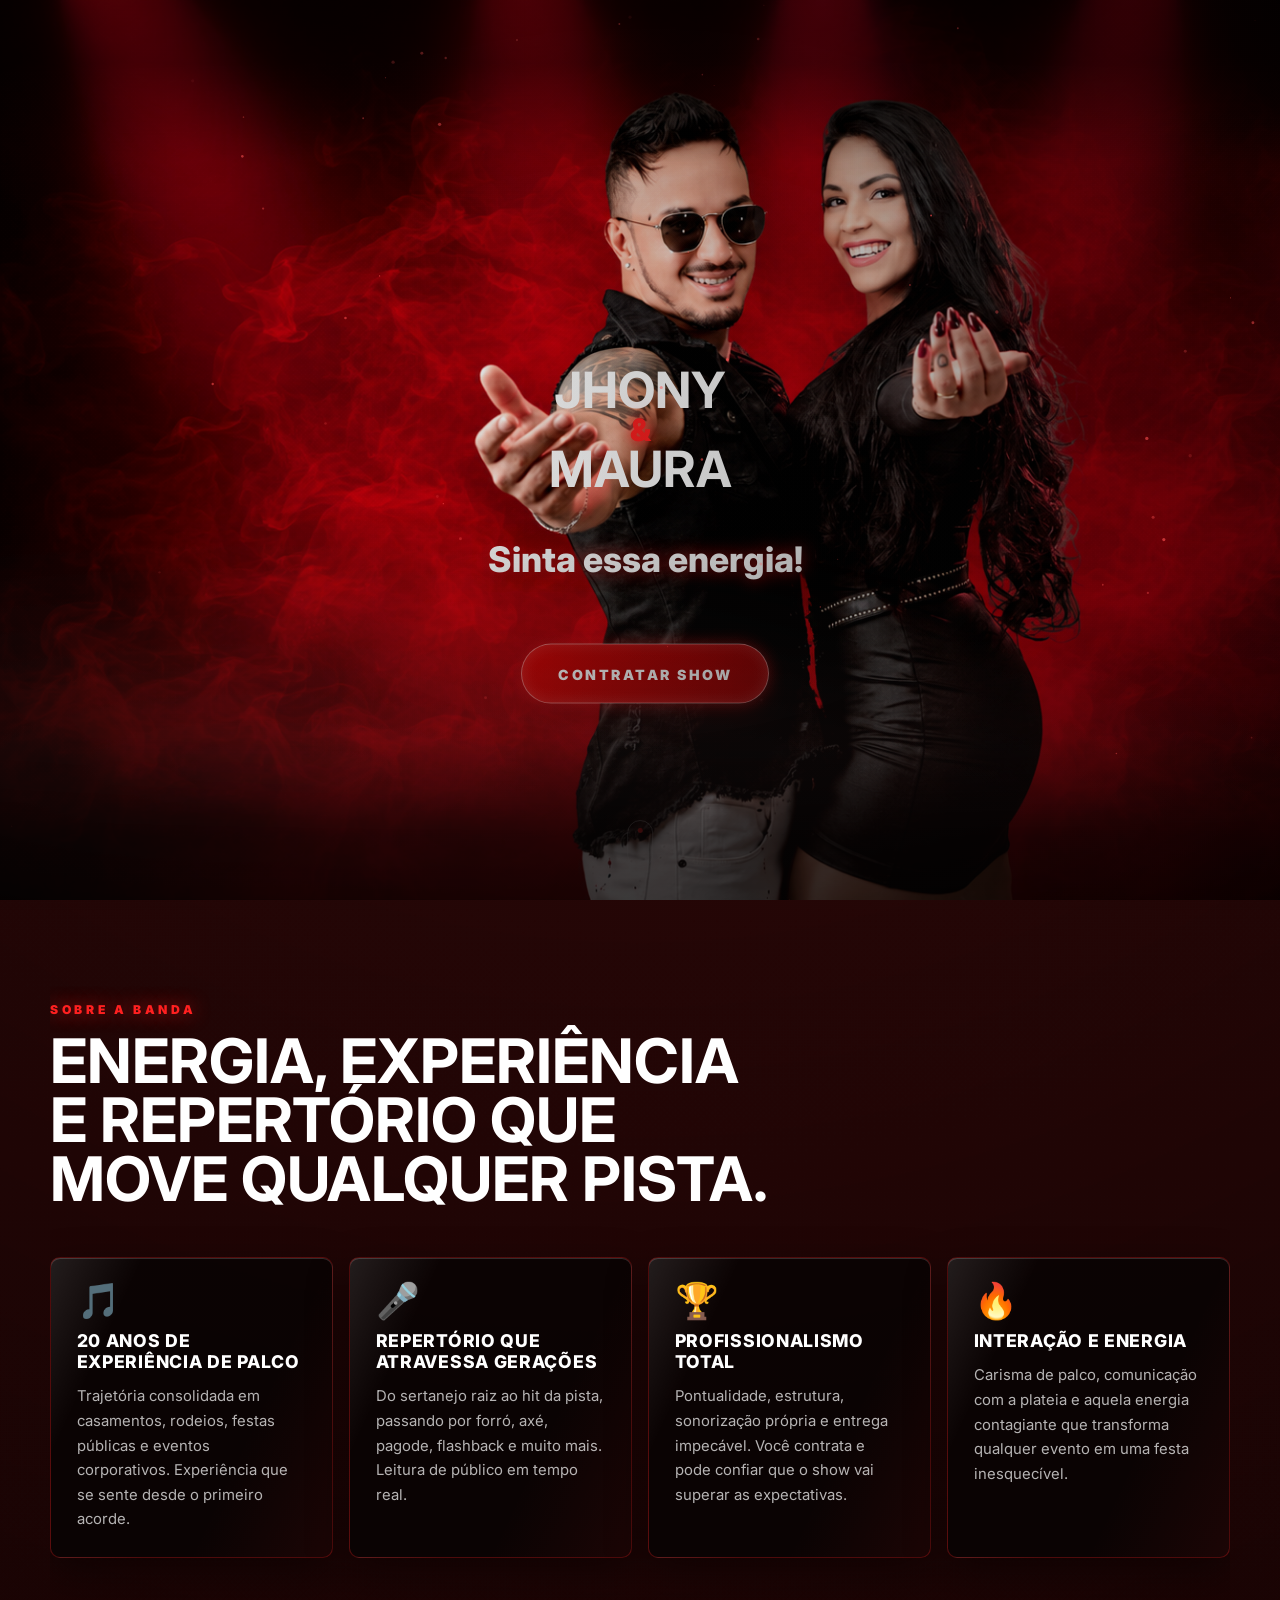
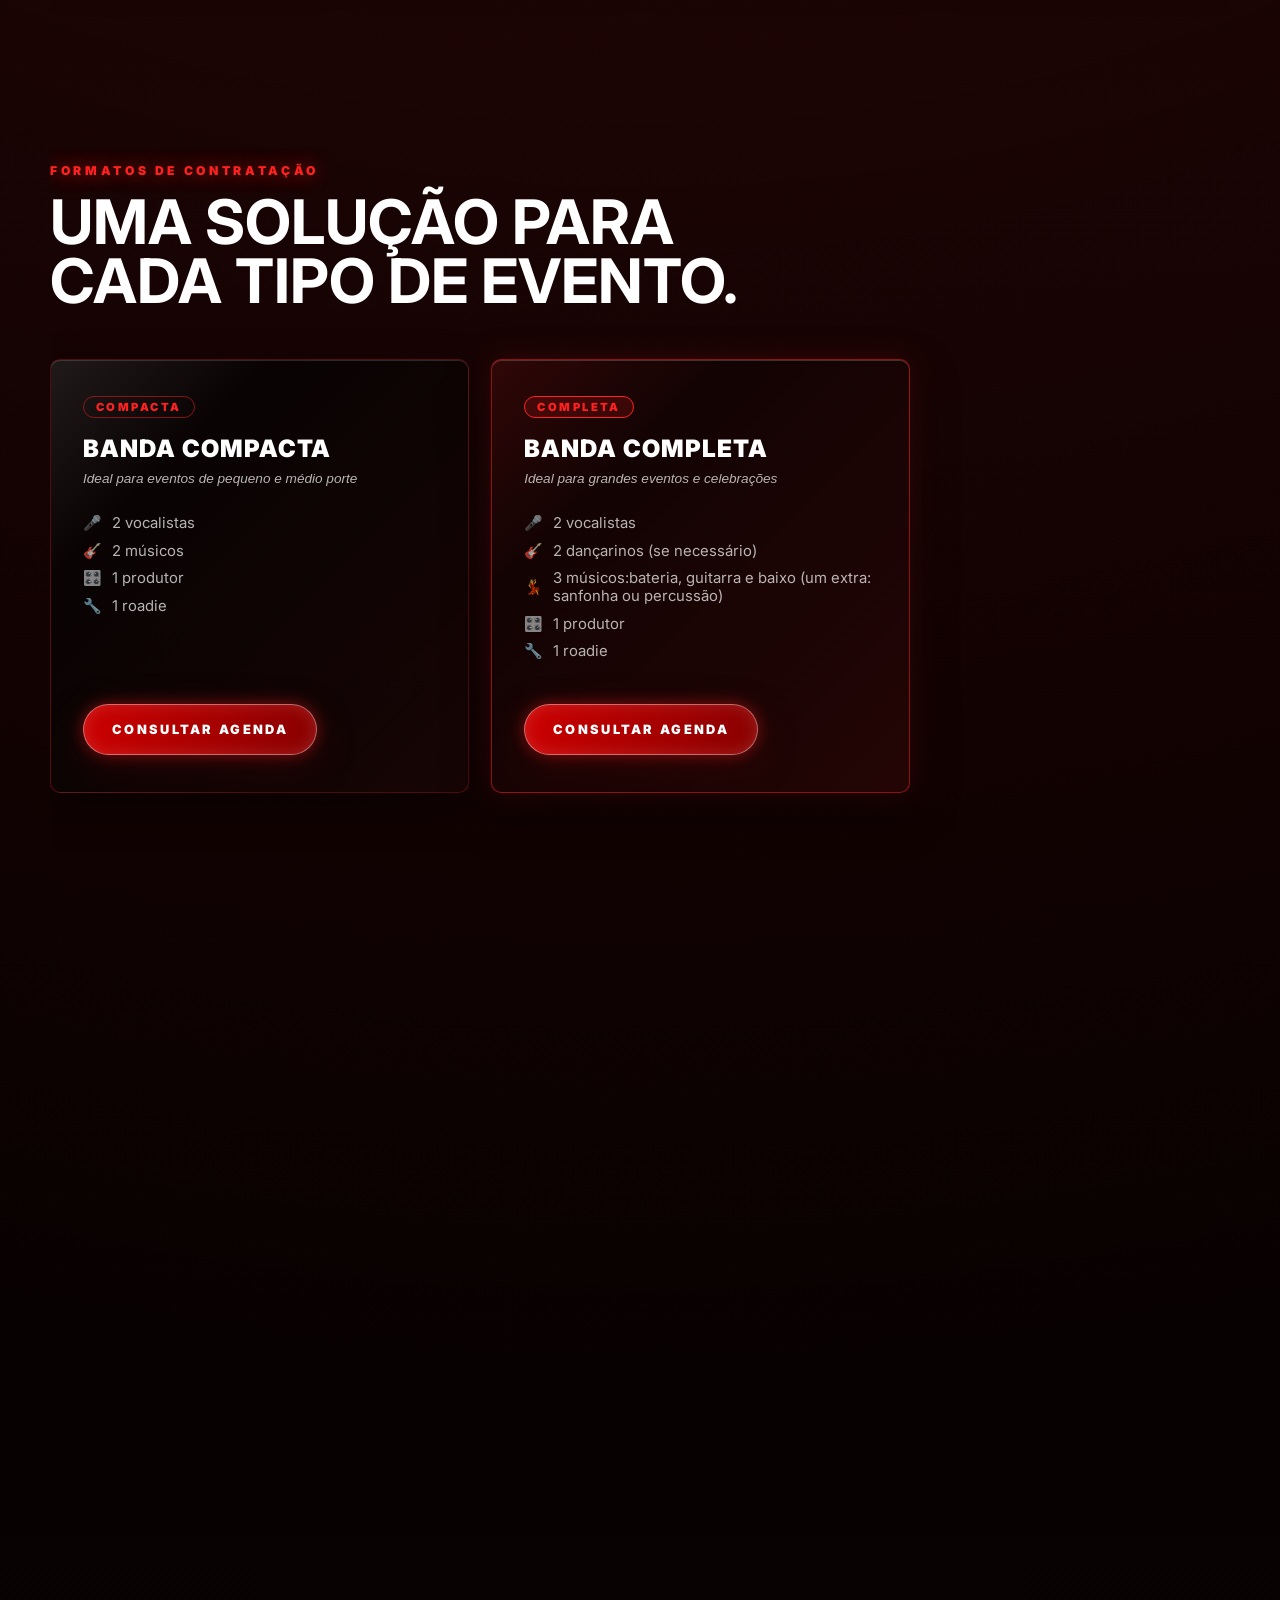
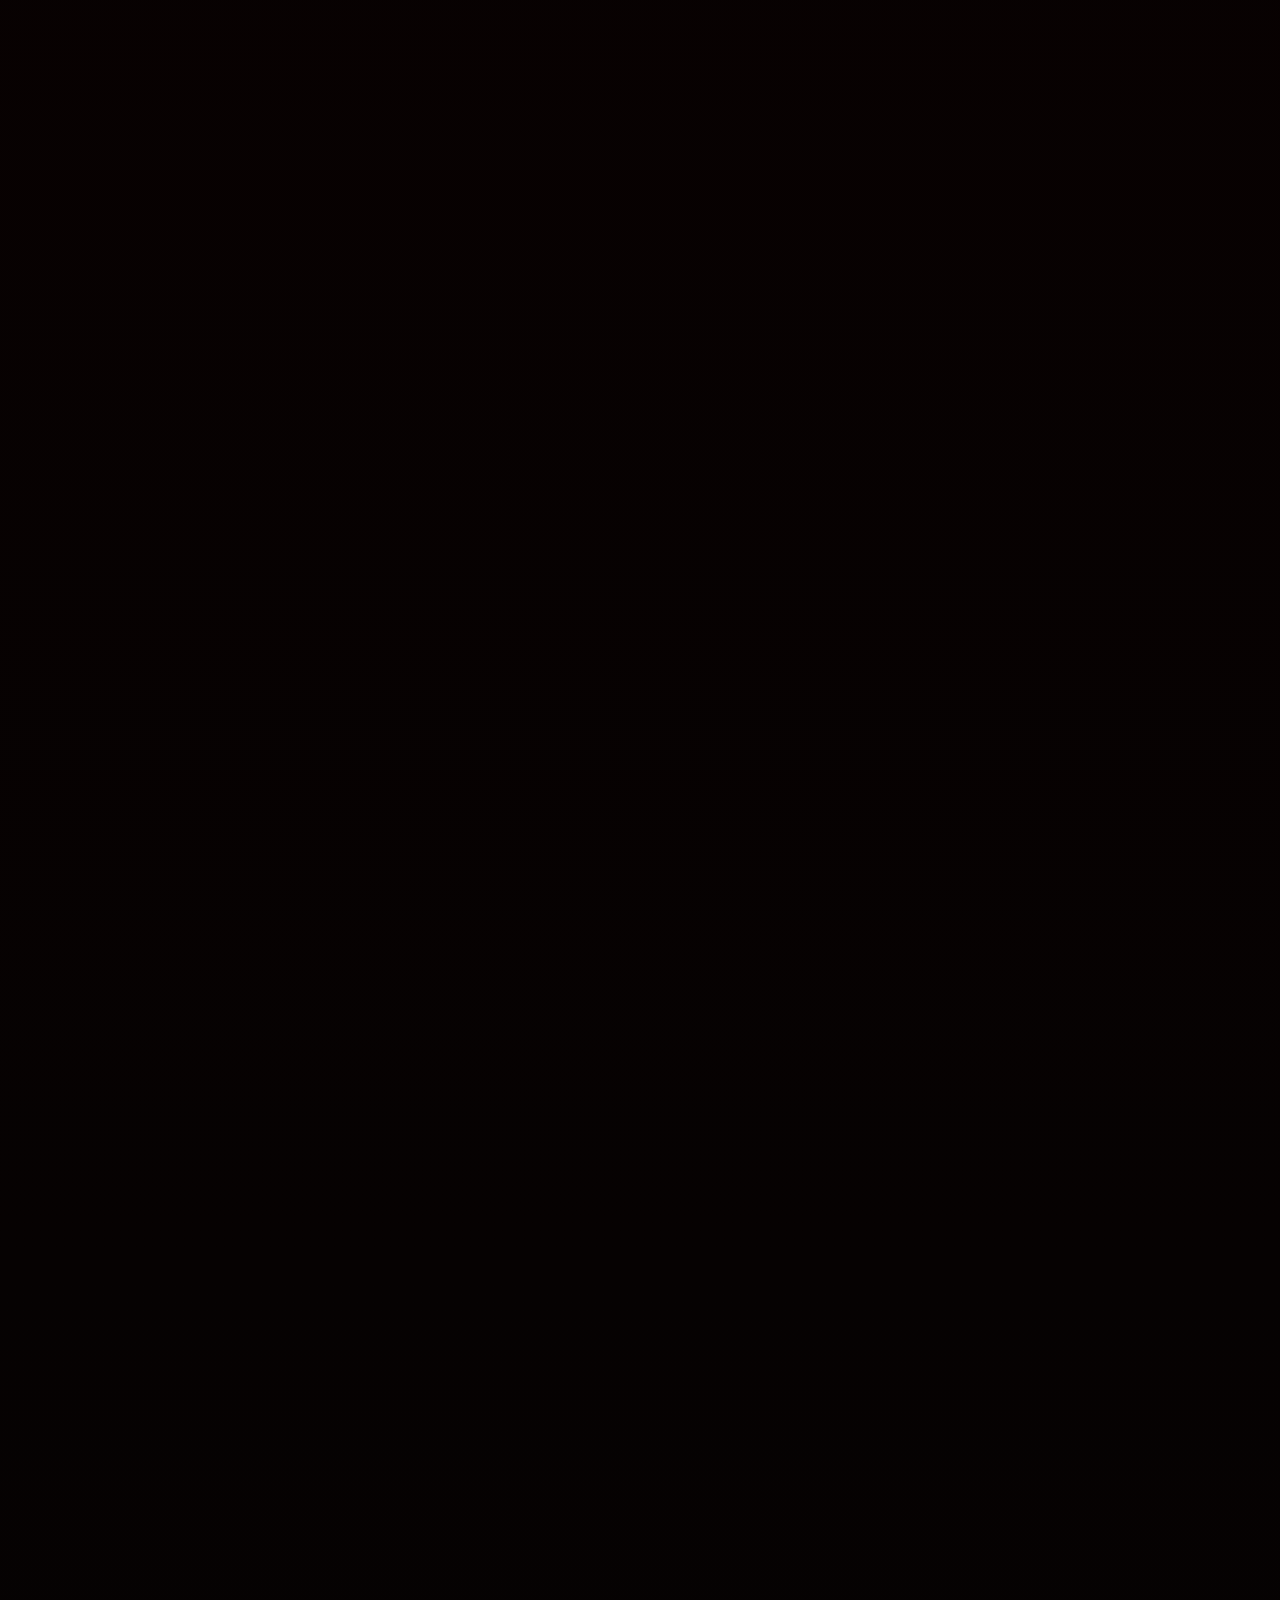
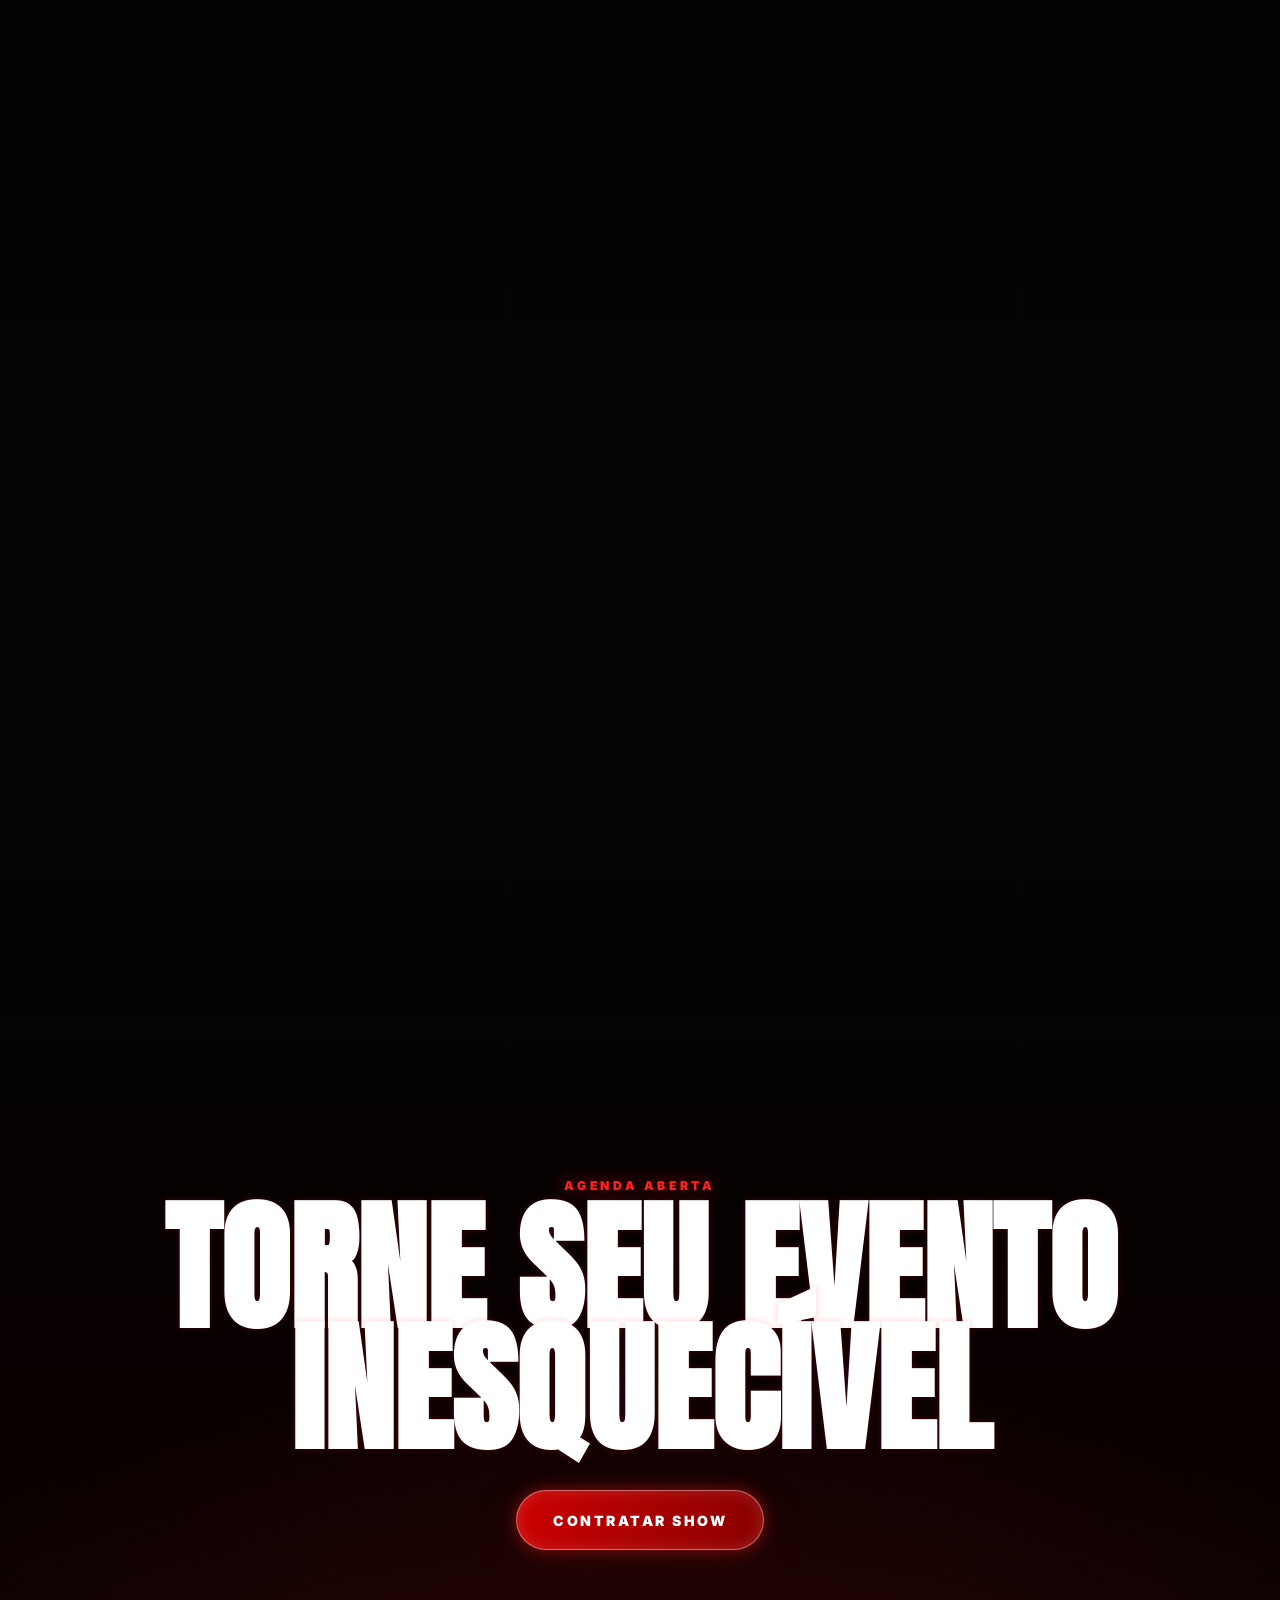
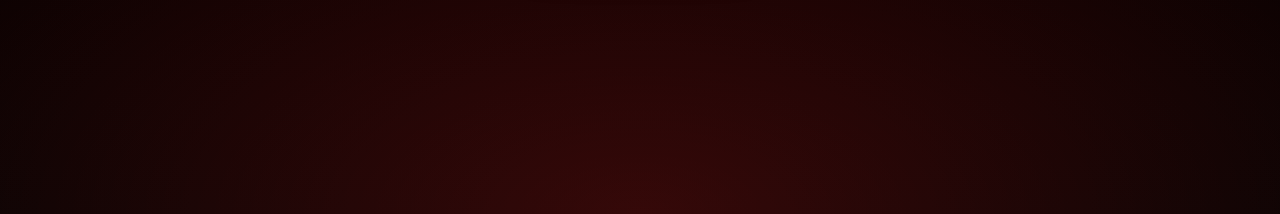
==== commit 42a2efc0: "fix telefone" ====
--- a/index.html
+++ b/index.html
@@ -167,7 +167,7 @@
                     <ul class="format-list">
                         <li><span aria-hidden="true">🎤</span> 2 vocalistas</li>
                         <li><span aria-hidden="true">🎸</span> 2 dançarinos (se necessário)</li>
-                        <li><span aria-hidden="true">💃</span> 3 músicos (um extra: sanfonha ou percussão)</li>
+                        <li><span aria-hidden="true">💃</span> 3 músicos:bateria, guitarra e baixo (um extra: sanfonha ou percussão)</li>
                         <li><span aria-hidden="true">🎛️</span> 1 produtor</li>
                         <li><span aria-hidden="true">🔧</span> 1 roadie </li>
                     </ul>
--- a/style.css
+++ b/style.css
@@ -1005,7 +1005,7 @@
 
     object-position:center top;
 
-    transform:scale(1.05);
+    transform: none;
 
 }
 
@@ -1025,13 +1025,13 @@
 
     transform:none;
 
-    width:100%;
+    width:90%;
 
     max-width:340px;
 
-    margin:0 auto;
-
-    padding-top:55vh;
+    margin: 220px auto;
+
+    padding-top:0;
 
     display:flex;
     align-items:center;
@@ -1041,9 +1041,9 @@
 
    .hero-title{
 
-    font-size:clamp(3.8rem, 7vw, 6rem);
-
-    line-height:.92;
+    font-size: 2.8rem;
+
+    line-height: .9;
 
 }
 
@@ -1054,7 +1054,7 @@
 
     .hero-subtitle {
         margin: 1rem 0 1.75rem;
-        font-size: clamp(1.1rem, 4vw, 1.6rem);
+        font-size: 1rem;
     }
 
     .btn {
@@ -1125,7 +1125,11 @@
 
     .tv-card {
         min-height: 9rem;
-        padding: 1.1rem;
+        padding: 0.9rem;
+    }
+
+    .tv-card strong {
+        font-size: clamp(1.1rem, 4.5vw, 1.6rem);
     }
 
     /* Gallery */
@@ -1175,10 +1179,10 @@
     }
 }
 
-@media (max-width: 480px) {
+@media (max-width: 400px) {
     .hero-title{
-    font-size:clamp(2.8rem,15vw,4.2rem);
-    line-height:.86;
+    font-size:clamp(3.8rem, 7vw, 6rem);
+    line-height:.9;
 
     }
 
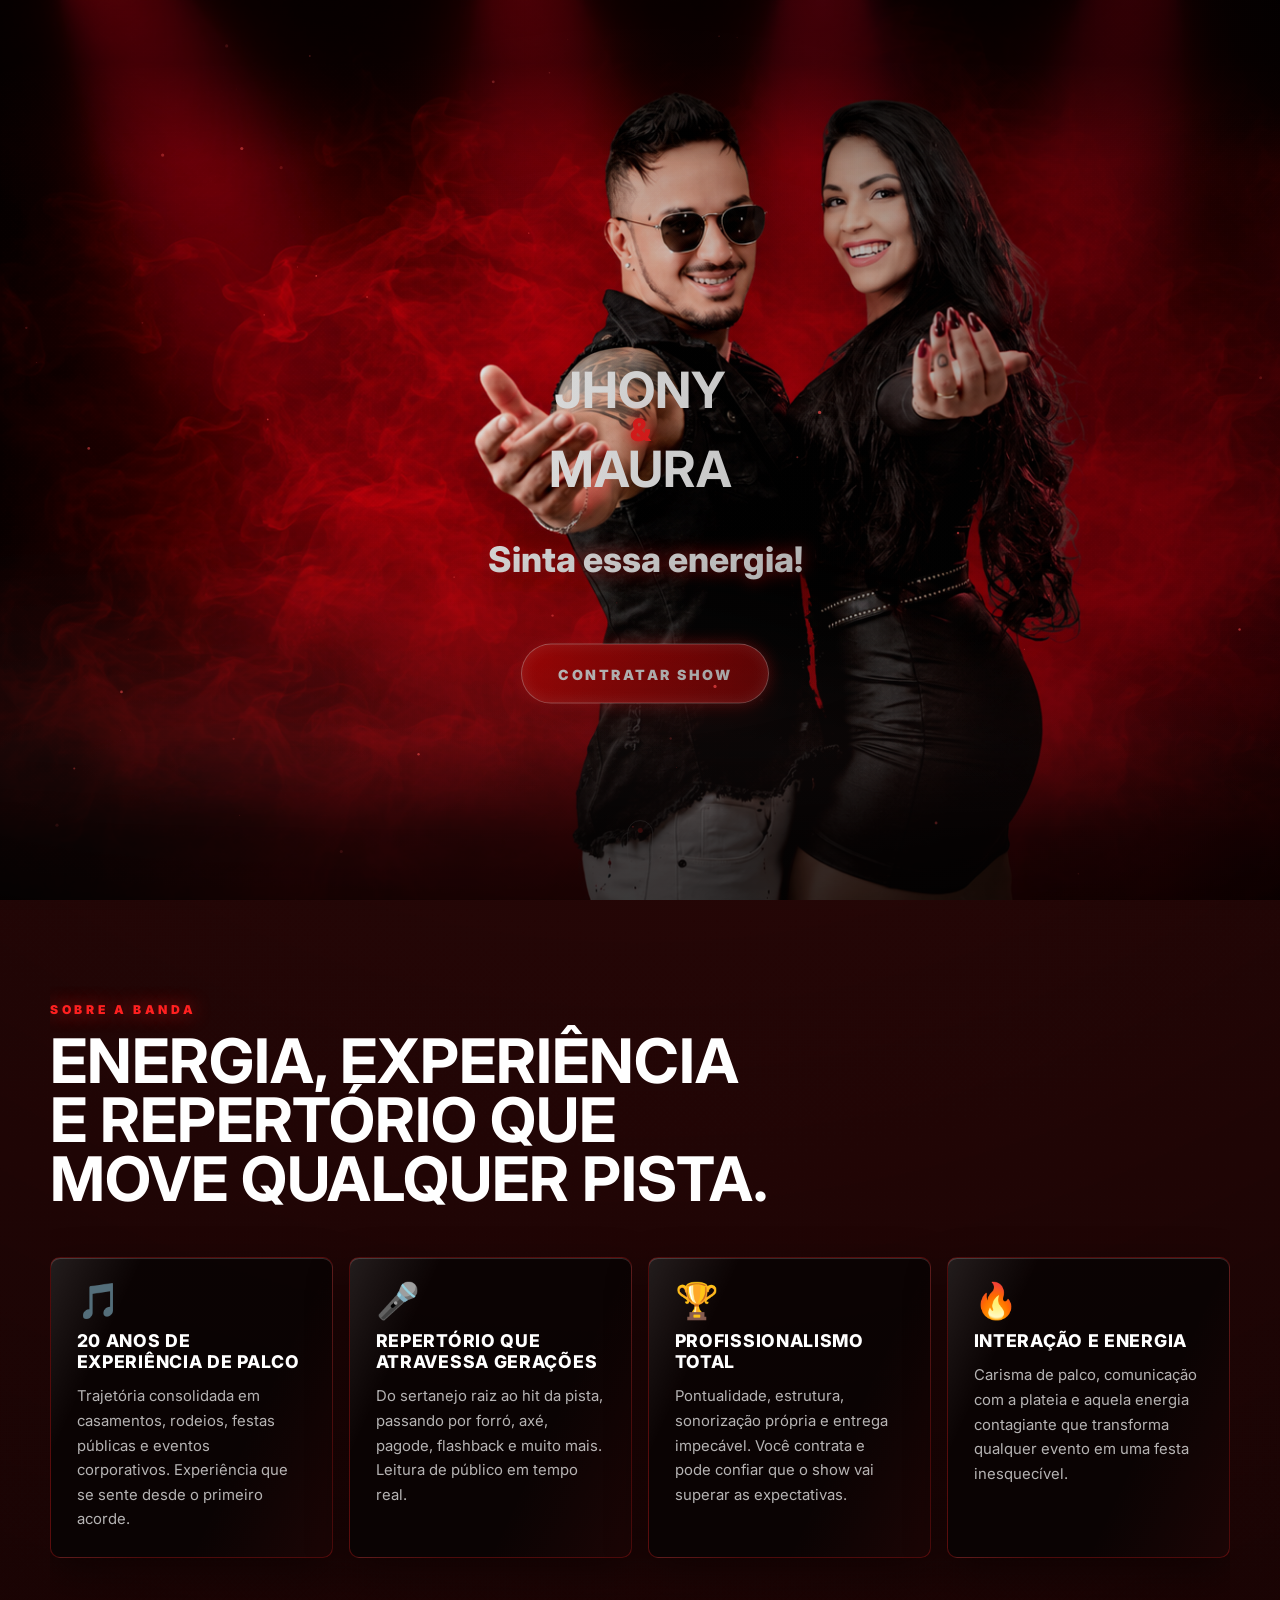
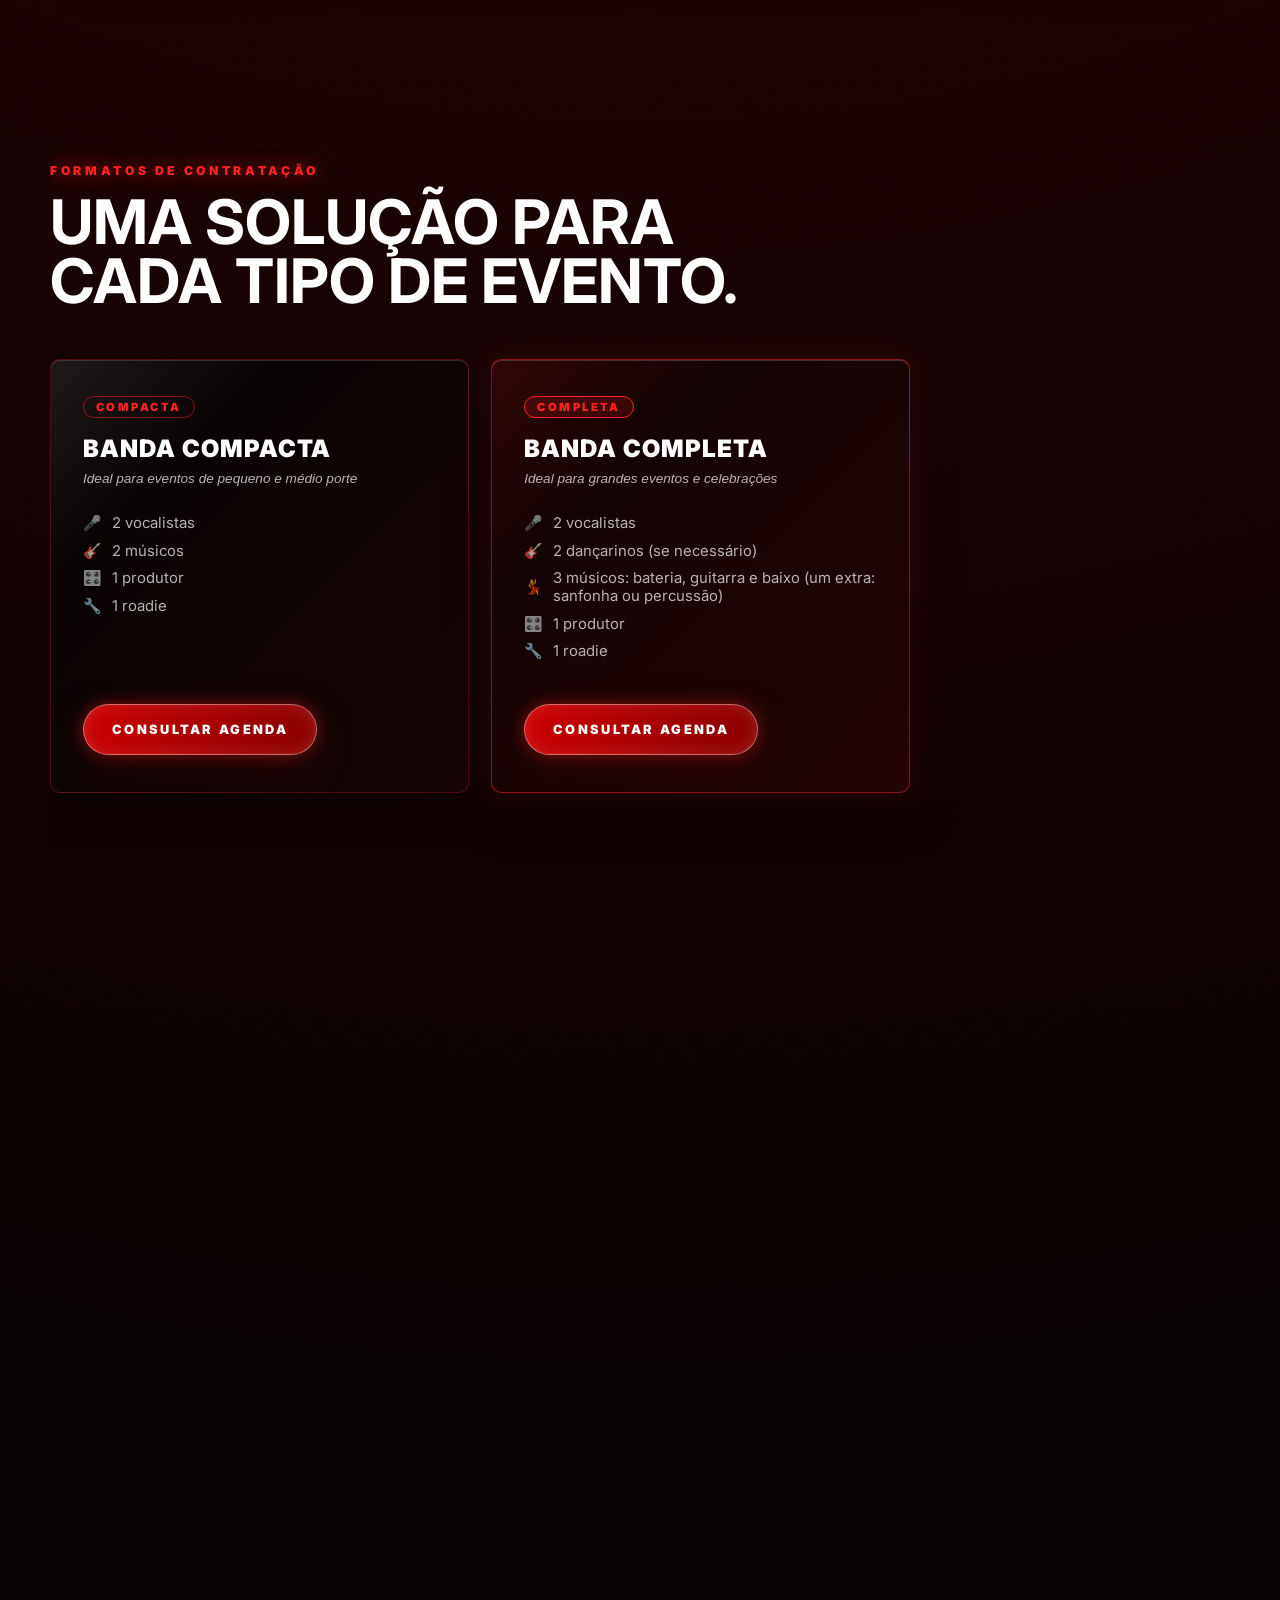
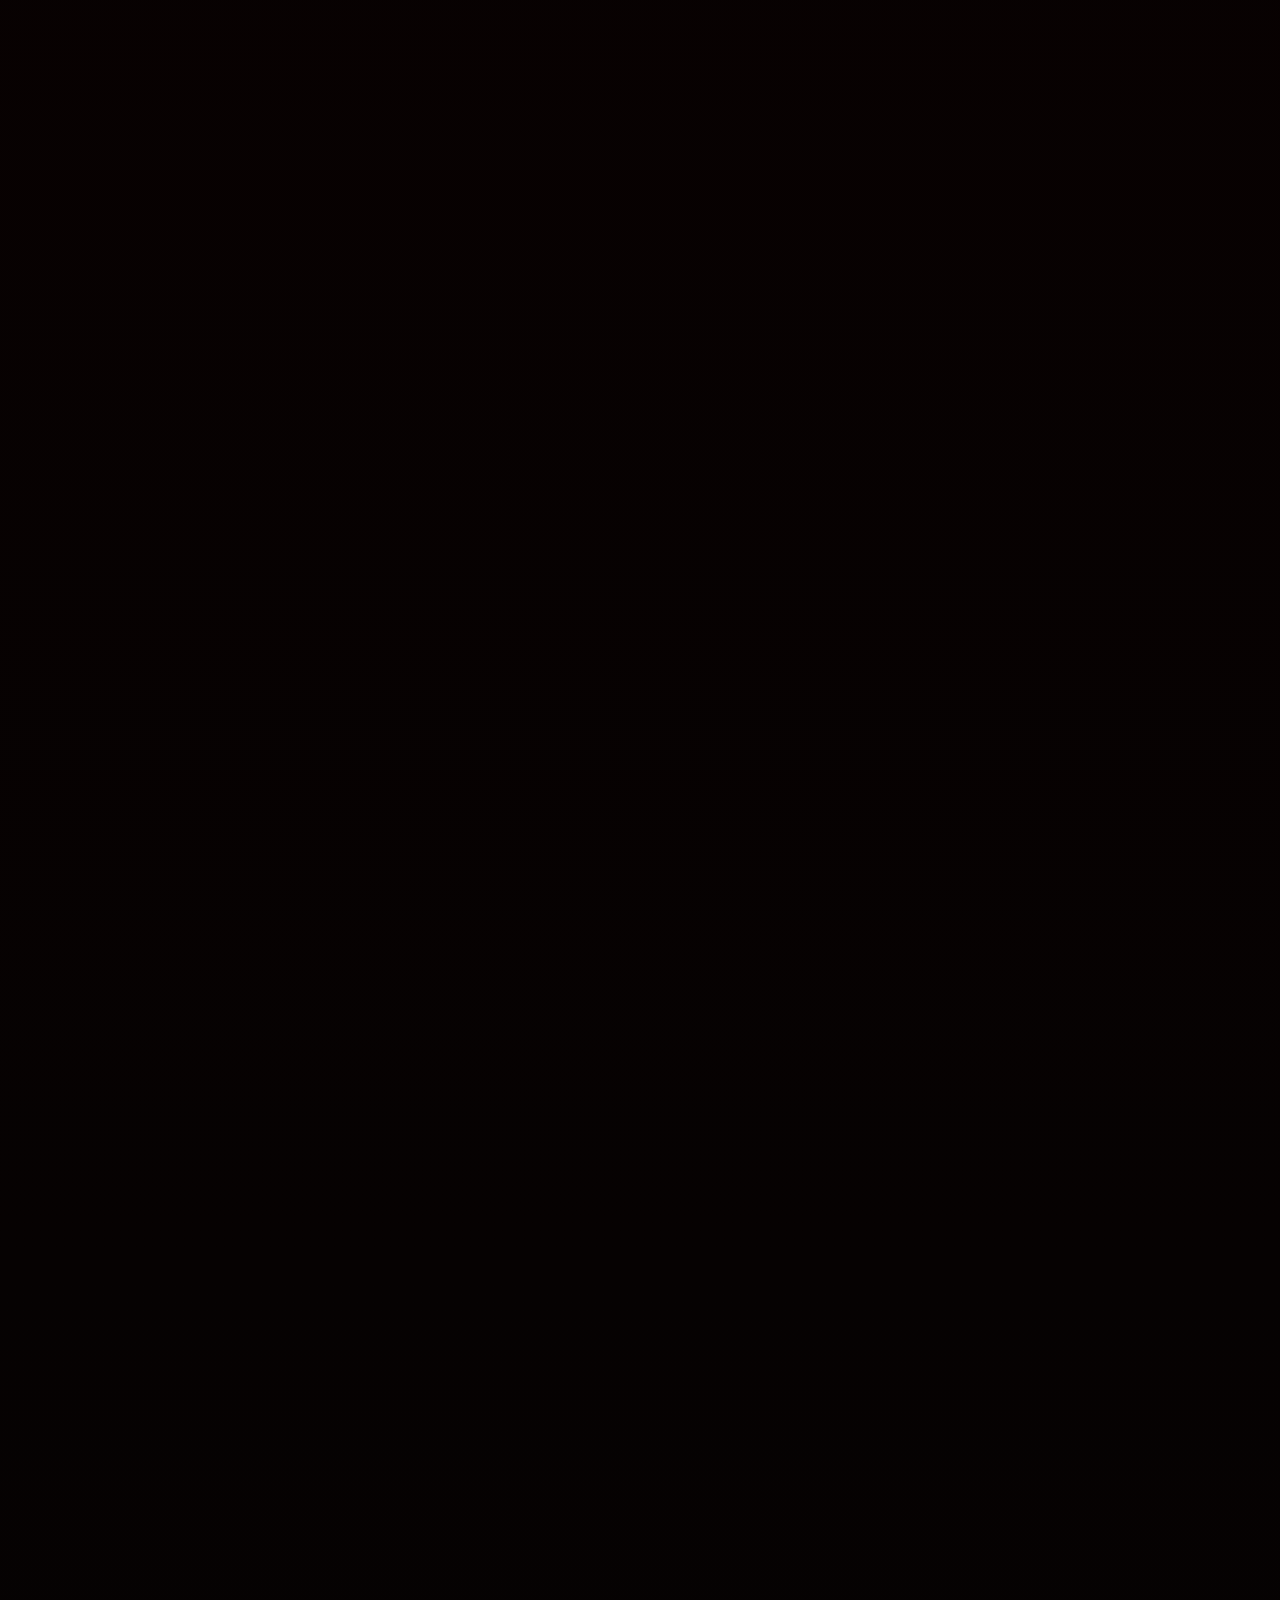
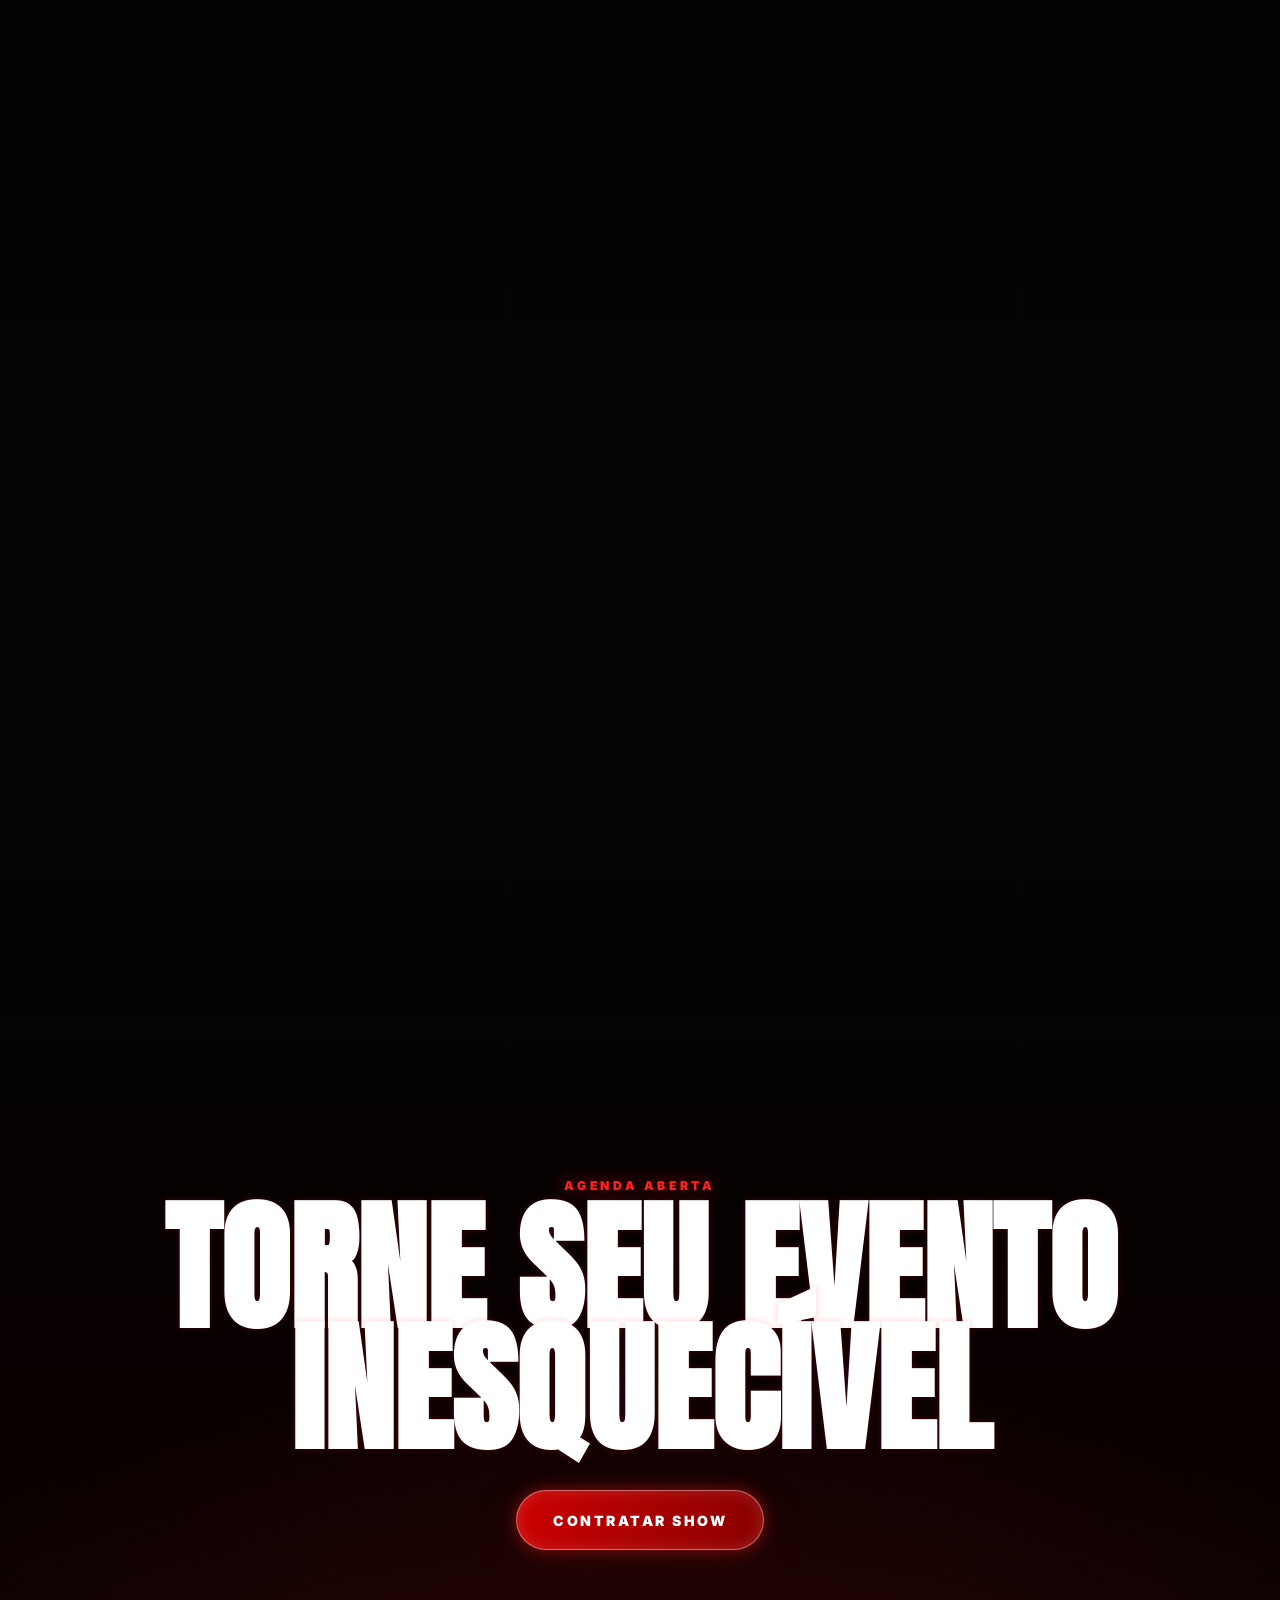
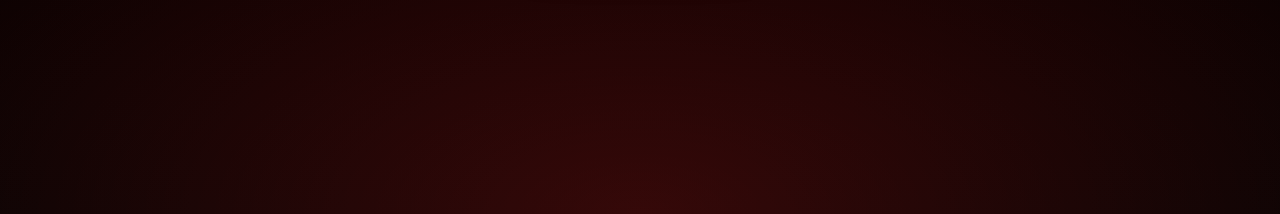
==== commit 8ddbfdce: "fix css ceular 2.0" ====
--- a/index.html
+++ b/index.html
@@ -167,7 +167,7 @@
                     <ul class="format-list">
                         <li><span aria-hidden="true">🎤</span> 2 vocalistas</li>
                         <li><span aria-hidden="true">🎸</span> 2 dançarinos (se necessário)</li>
-                        <li><span aria-hidden="true">💃</span> 3 músicos:bateria, guitarra e baixo (um extra: sanfonha ou percussão)</li>
+                        <li><span aria-hidden="true">💃</span> 3 músicos: bateria, guitarra e baixo (um extra: sanfonha ou percussão)</li>
                         <li><span aria-hidden="true">🎛️</span> 1 produtor</li>
                         <li><span aria-hidden="true">🔧</span> 1 roadie </li>
                     </ul>
--- a/style.css
+++ b/style.css
@@ -1180,9 +1180,17 @@
 }
 
 @media (max-width: 400px) {
+    .hero-image{
+        object-position: 48% top;
+    }
+
+    .hero-info{
+        margin: 250px auto 0;
+    }
+
     .hero-title{
-    font-size:clamp(3.8rem, 7vw, 6rem);
-    line-height:.9;
+        font-size: 3.05rem;
+        line-height: .88;
 
     }
 
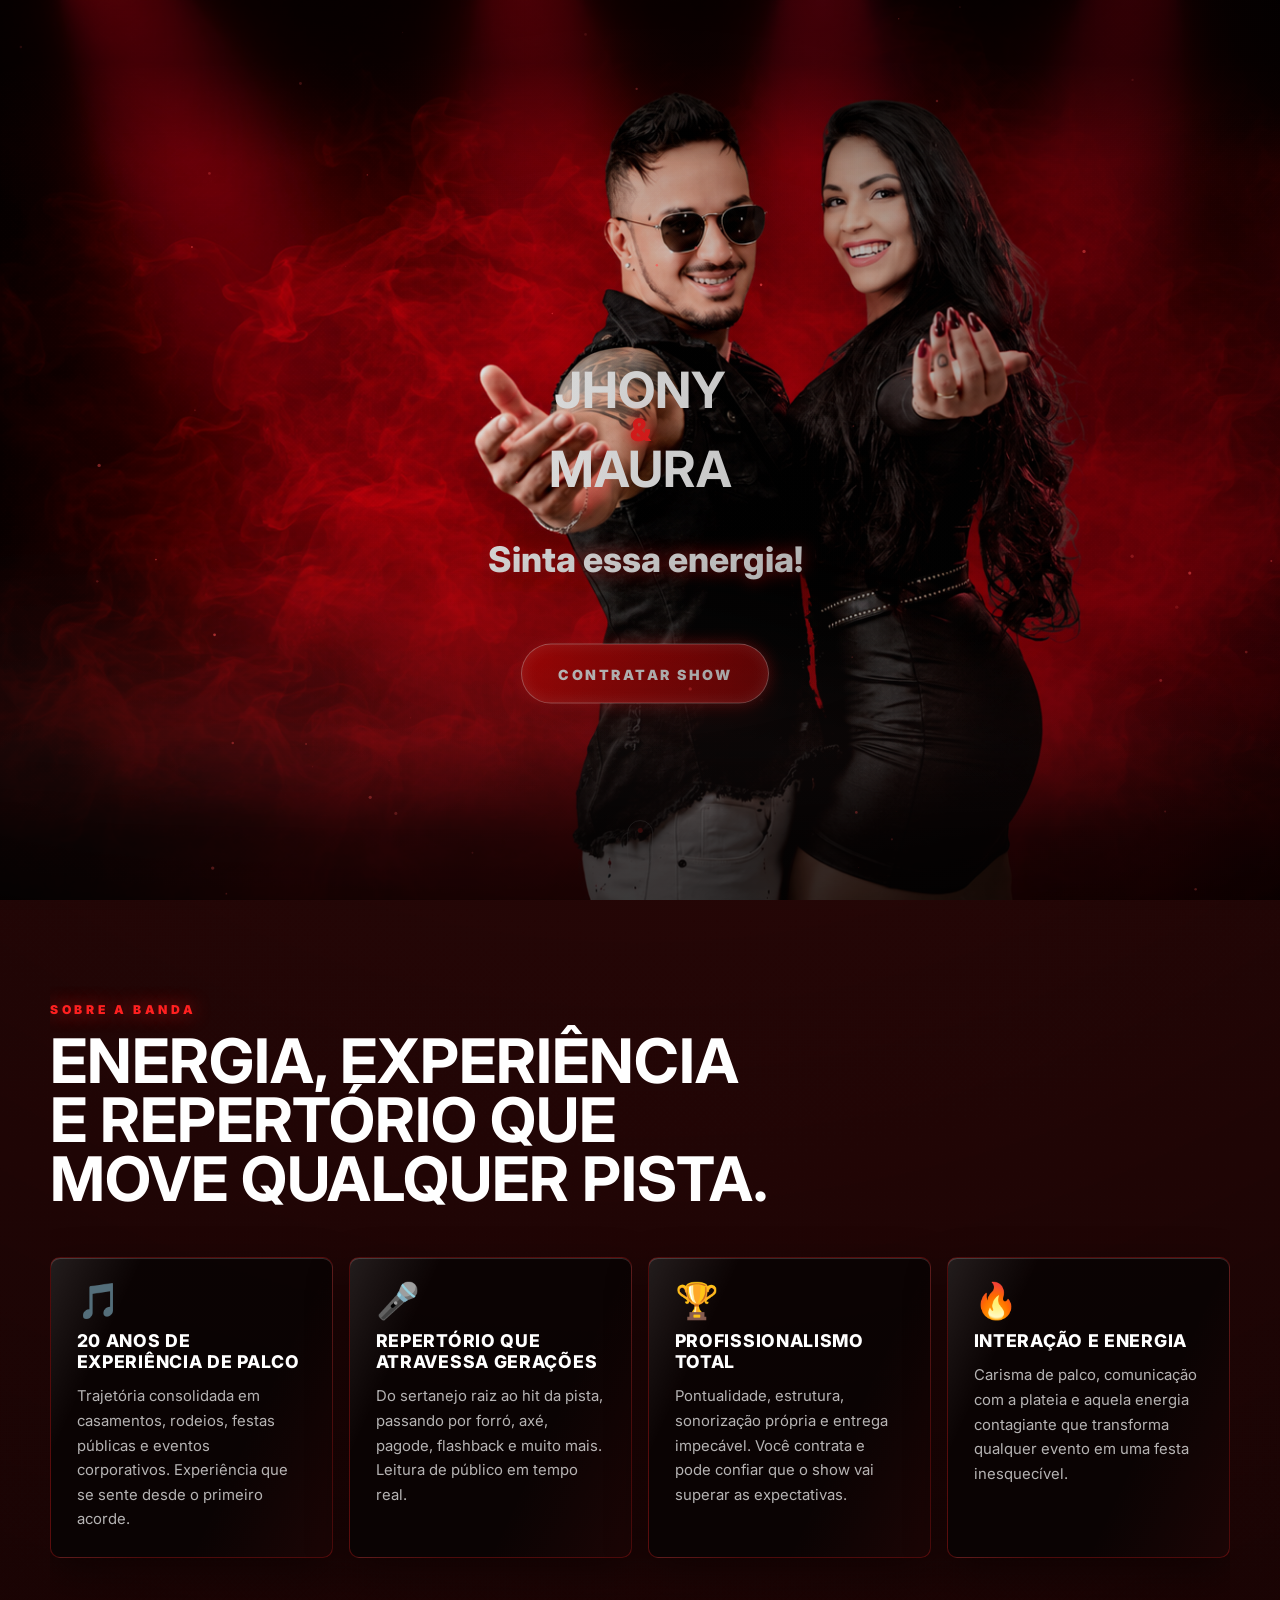
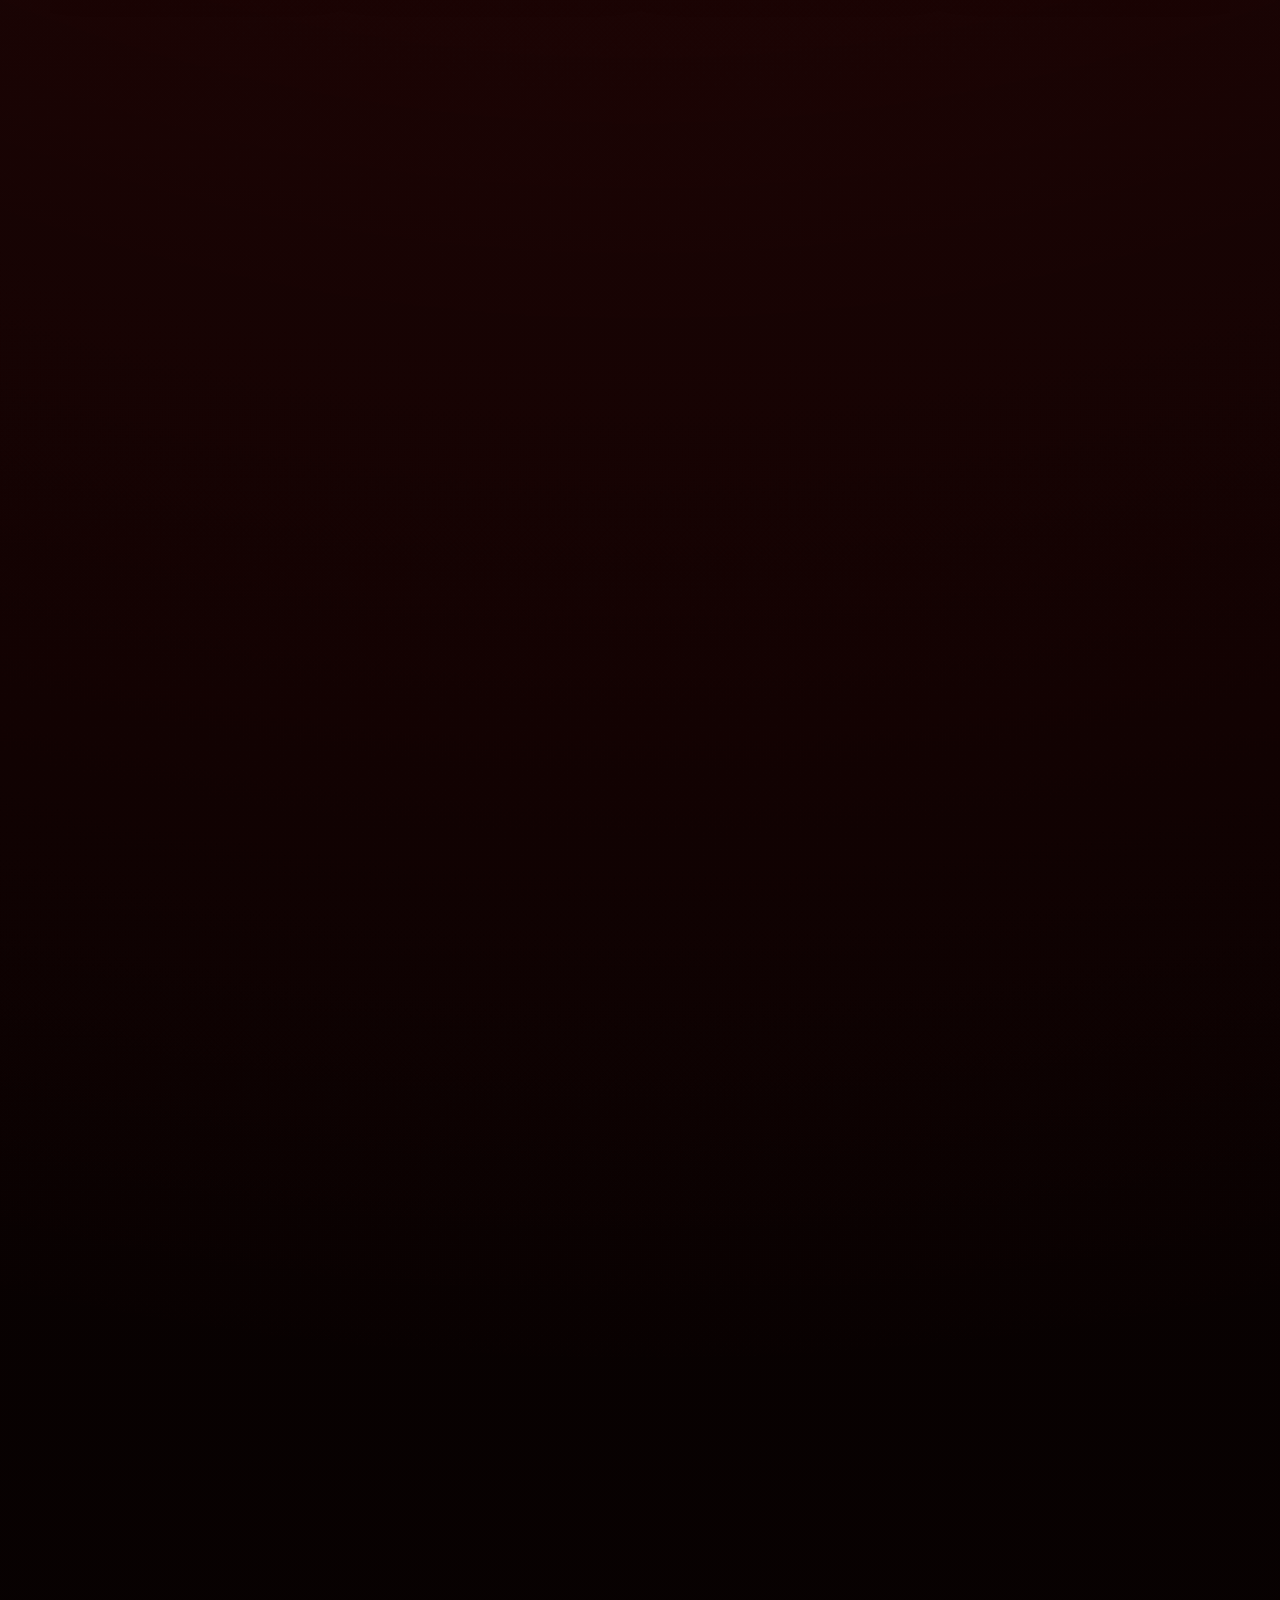
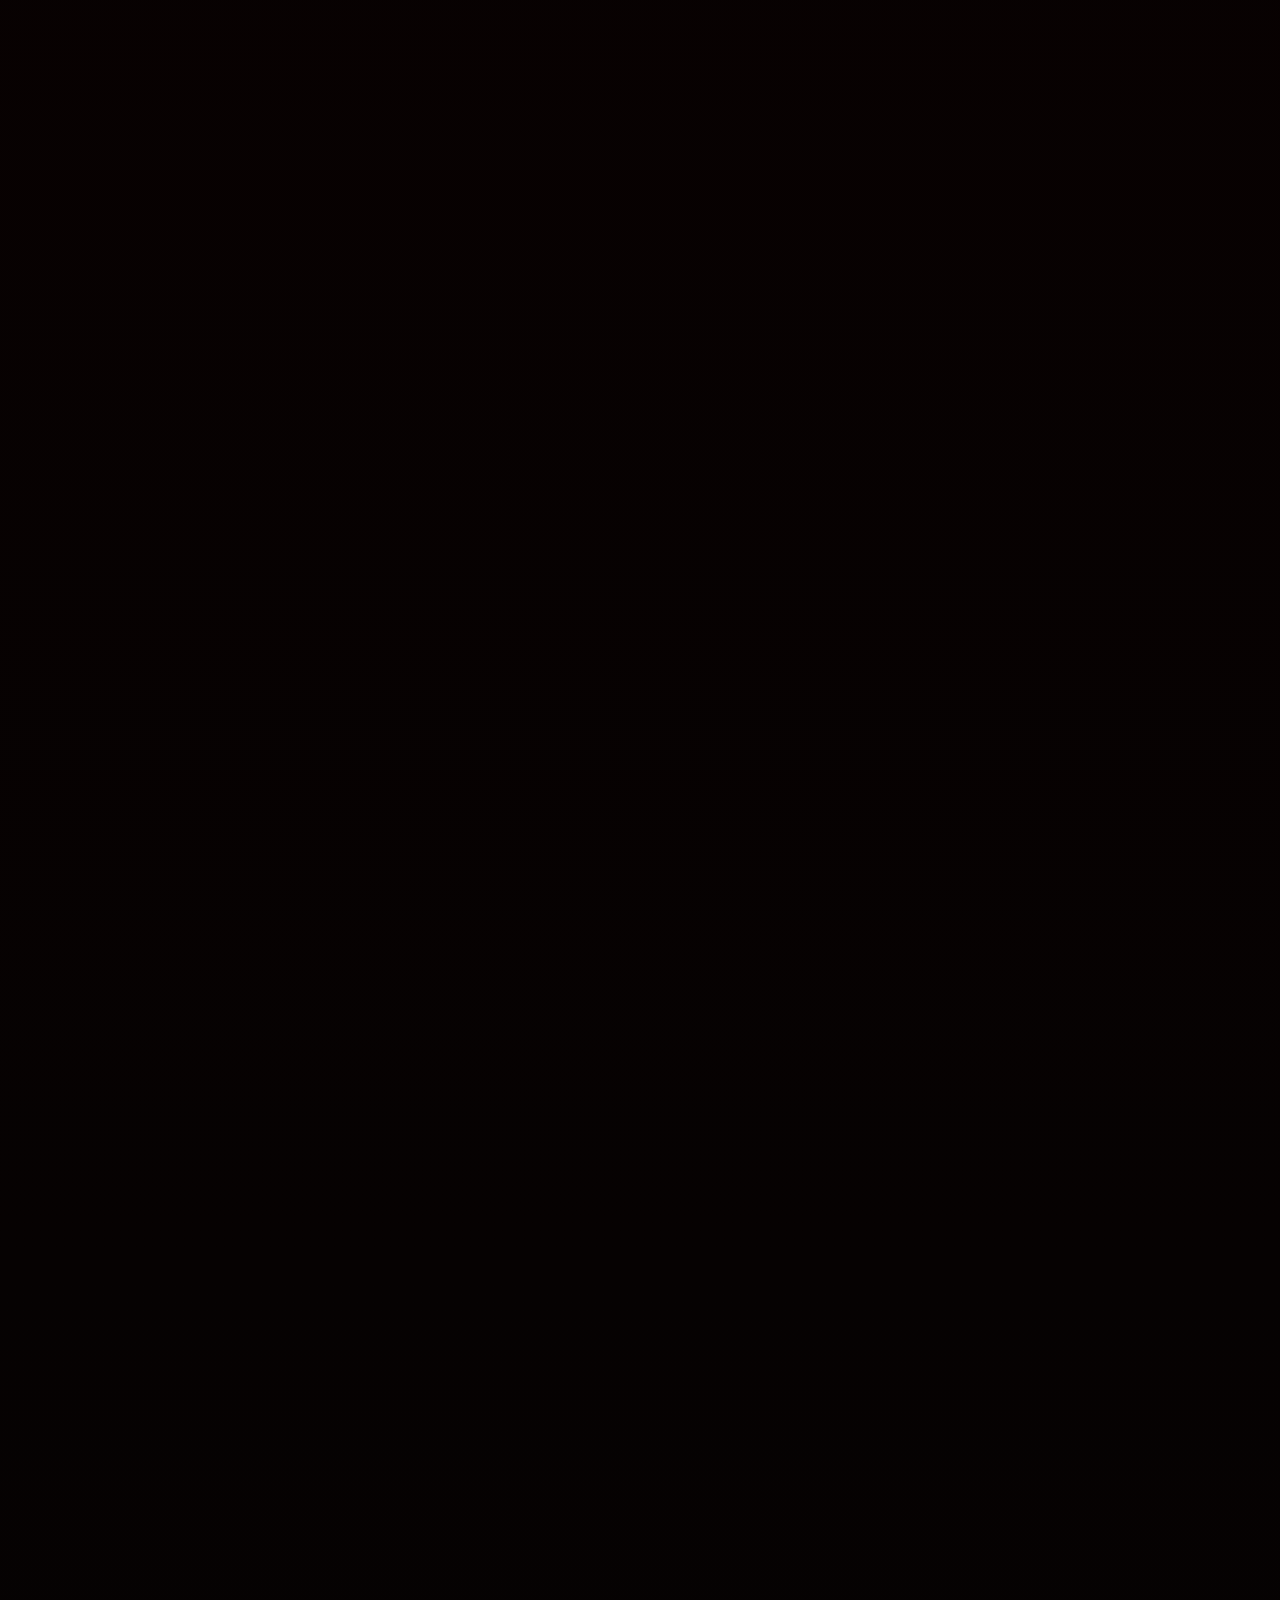
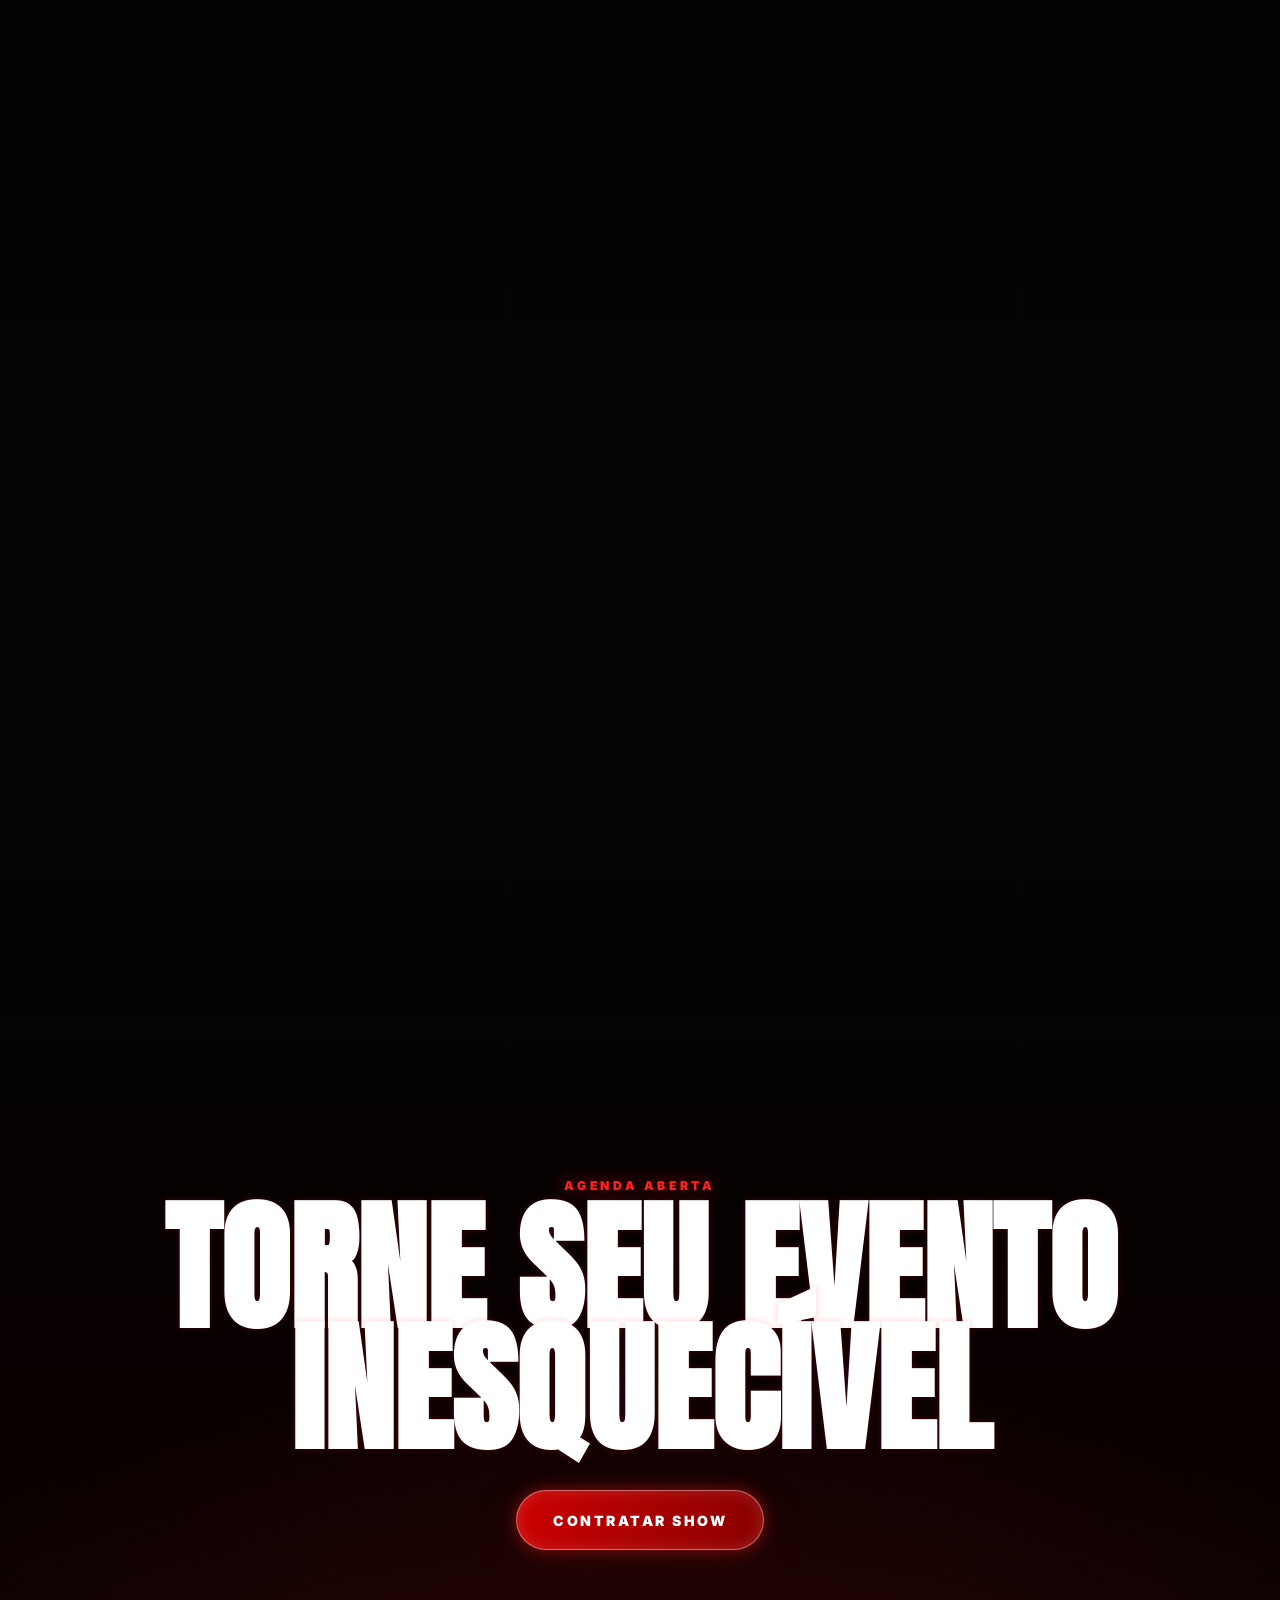
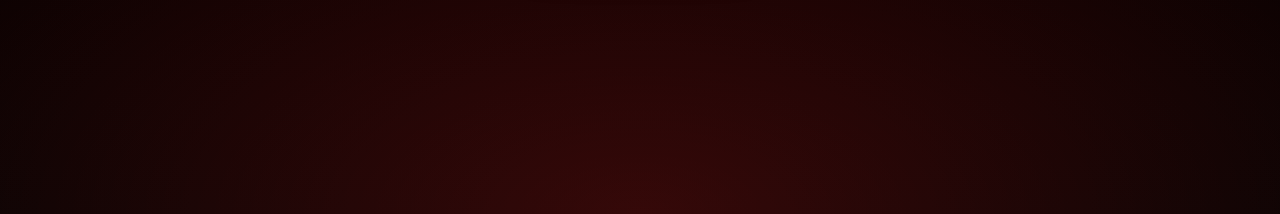
==== commit 647534af: "corrigindo banda completa" ====
--- a/index.html
+++ b/index.html
@@ -166,8 +166,8 @@
                     <p class="format-ideal">Ideal para grandes eventos e celebrações</p>
                     <ul class="format-list">
                         <li><span aria-hidden="true">🎤</span> 2 vocalistas</li>
-                        <li><span aria-hidden="true">🎸</span> 2 dançarinos (se necessário)</li>
-                        <li><span aria-hidden="true">💃</span> 3 músicos: bateria, guitarra e baixo (um extra: sanfonha ou percussão)</li>
+                        <li><span aria-hidden="true">🎸</span> 3 músicos: bateria, guitarra e baixo (um extra: sanfonha ou percussão)</li>
+                        <li><span aria-hidden="true">💃</span> 2 dançarinos (se necessário)</li>
                         <li><span aria-hidden="true">🎛️</span> 1 produtor</li>
                         <li><span aria-hidden="true">🔧</span> 1 roadie </li>
                     </ul>
